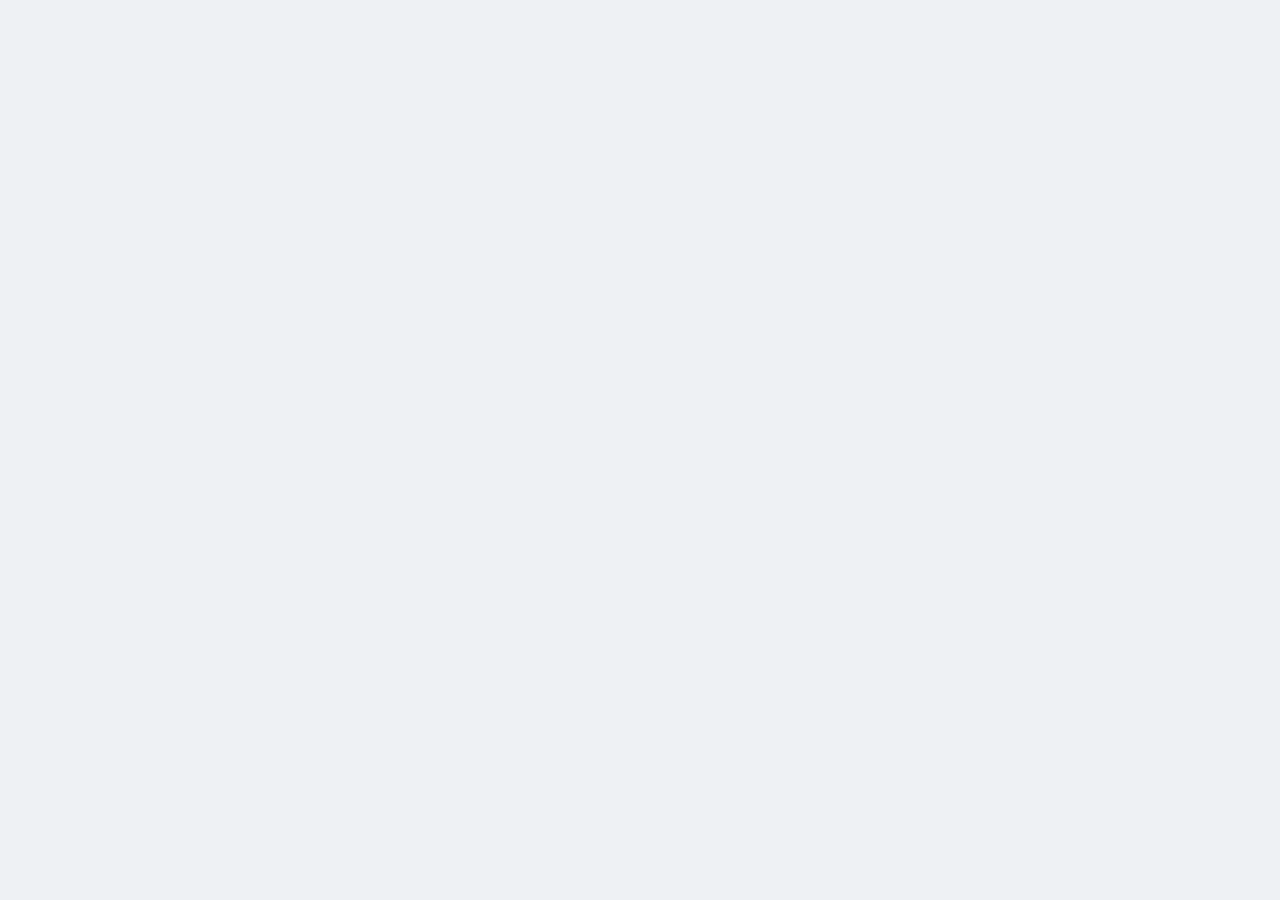
==== index.html @ 42805a23 "Publish MADAR at lowercase-compatible routes" ====
<!DOCTYPE html>
<html lang="en">
<head><style data-metaai-safe-area>:root { scroll-padding-top: var(--safe-area-scroll-padding-top, 0px); }
[data-safe-area-inset-root]::before {
  background: inherit;
  content: "";
  height: var(--safe-area-inset-top, 0px);
  inset: 0 0 auto;
  pointer-events: none;
  position: fixed;
  z-index: 2147483647;
}
</style><script data-metaai-safe-area-runtime>// (c) Meta Platforms, Inc. and affiliates. Confidential and proprietary.

(() => {
  const params = new URLSearchParams(window.location.search);
  const rawInset = params.get('top_inset_px');
  const parsedInset = rawInset !== null && /^\d+$/.test(rawInset)
    ? Number(rawInset)
    : 0;
  const topInset = params.get('has_top_banner') === '1'
    ? Math.min(parsedInset, 256)
    : 0;
  document.documentElement.style.setProperty('--safe-area-inset-top', `${topInset}px`);
  document.documentElement.style.setProperty('--safe-area-scroll-padding-top', `${topInset}px`);

  function observeNavigation() {
    const root = document.getElementById('root');
    if (root === null) return;
    const observed = new Set();
    let scheduled = false;

    function syncScrollPadding() {
      const elements = new Set(root.querySelectorAll('[data-safe-area-sticky-top]'));
      for (const element of observed) {
        if (!elements.has(element)) {
          resizeObserver.unobserve(element);
          observed.delete(element);
        }
      }
      for (const element of elements) {
        if (!observed.has(element)) {
          resizeObserver.observe(element);
          observed.add(element);
        }
      }
      let padding = topInset;
      for (const element of elements) {
        const style = window.getComputedStyle(element);
        if (style.position !== 'sticky' && style.position !== 'fixed') continue;
        const top = Number.parseFloat(style.top);
        if (Number.isFinite(top)) {
          padding = Math.max(padding, top + element.getBoundingClientRect().height);
        }
      }
      document.documentElement.style.setProperty(
        '--safe-area-scroll-padding-top', `${Math.ceil(padding)}px`,
      );
    }

    function scheduleUpdate() {
      if (scheduled) return;
      scheduled = true;
      queueMicrotask(() => {
        scheduled = false;
        syncScrollPadding();
      });
    }

    const resizeObserver = new ResizeObserver(scheduleUpdate);
    const mutationObserver = new MutationObserver(scheduleUpdate);
    mutationObserver.observe(root, {
      attributeFilter: ['class', 'data-safe-area-sticky-top', 'hidden', 'style'],
      attributes: true,
      childList: true,
      subtree: true,
    });
    window.addEventListener('resize', scheduleUpdate);
    scheduleUpdate();
  }

  if (document.readyState === 'loading') {
    document.addEventListener('DOMContentLoaded', observeNavigation, {once: true});
  } else {
    observeNavigation();
  }
})();
</script><script data-metaai-records-guard>// (c) Meta Platforms, Inc. and affiliates. Confidential and proprietary.

// When the records API rejects a write because the app is at its record
// limit, this page answers the next writes itself with the same rejection.
// The answers come after a delay, under an exponential backoff, and one probe
// write goes to the network per backoff window. A new record that the API
// accepts, or a delete that removes a record, ends the backoff. The backoff
// also ends when a write comes 60 s or more after the last window, and no probe
// from the last 60 s is in flight. The state is in memory only.
//
// The compiled-HTML contract checks (`stateful_crud_contract.rs` and
// `stateful_hosted_release.rs`) read this file as part of the app. So it must
// not contain a quoted records action, a browser storage API, the JSON request
// header or encoder, a quoted POST method, a collection argument, or a name
// bound to a quoted word. It must also not call a network function with a
// quoted URL.
(() => {
  const nativeFetch = window.fetch;
  if (typeof nativeFetch !== 'function') return;
  const NativeRequest = window.Request;
  const NativeResponse = window.Response;
  const NativeURL = window.URL;
  const NativePromise = window.Promise;
  const parseJson = JSON.parse;
  const reflectApply = Reflect.apply;
  const startTimer = window.setTimeout.bind(window);
  const stopTimer = window.clearTimeout.bind(window);
  const monotonicNow = window.performance.now.bind(window.performance);

  const CAPACITY_STATUS = 409;
  const CAPACITY_BODY = '{"error":"artifact record limit reached"}';
  const FIRST_WINDOW_MS = 1000;
  const MAX_WINDOW_MS = 60000;
  const LOCAL_ANSWER_DELAY_MS = 500;
  const MAX_TRACKED_RECORDS = 2048;
  const actionName = operation => ['records', operation].join('.');
  const CREATE = actionName('create');
  const PUT = actionName('put');
  const GET = actionName('get');
  const LIST = actionName('list');
  const DELETE = actionName('delete');
  const OBSERVED_ACTIONS = [CREATE, PUT, GET, LIST, DELETE];
  const POST_METHOD = ['PO', 'ST'].join('');
  const LOCAL_HEADERS = [
    [['content', 'type'].join('-'), ['application', 'json'].join('/') + '; charset=utf-8'],
    ['cache-control', 'no-store'],
    ['x-metaai-records-guard', 'capacity'],
  ];

  // `epoch` changes when a window opens or closes. A rejected or accepted write
  // that was sent in an earlier epoch does not change the window, so the writes
  // that were in flight when the limit was reached count as one rejection.
  let streak = 0;
  let windowEndsAt = 0;
  let epoch = 0;
  let activeProbe = null;
  const knownIds = new Set();
  const knownKeys = new Map();

  function recordKey(collection, value) {
    return `${collection}\n${value}`;
  }

  function rememberId(collection, id) {
    if (typeof id !== 'string') return;
    const key = recordKey(collection, id);
    knownIds.delete(key);
    knownIds.add(key);
    if (knownIds.size > MAX_TRACKED_RECORDS) knownIds.delete(knownIds.values().next().value);
  }

  // `savedId` is null when the outcome of the write is unknown. Then the key
  // keeps the id that an earlier answer saved.
  function rememberIdempotencyKey(collection, idempotencyKey, savedId) {
    if (typeof idempotencyKey !== 'string') return;
    const key = recordKey(collection, idempotencyKey);
    const id = savedId ?? knownKeys.get(key) ?? null;
    knownKeys.delete(key);
    knownKeys.set(key, id);
    if (knownKeys.size > MAX_TRACKED_RECORDS) knownKeys.delete(knownKeys.keys().next().value);
  }

  function forgetRecord(savedId) {
    knownIds.delete(savedId);
    for (const [idempotencyKey, keySavedId] of knownKeys) {
      if (keySavedId === savedId) knownKeys.delete(idempotencyKey);
    }
  }

  function forgetId(collection, id) {
    if (typeof id === 'string') forgetRecord(recordKey(collection, id));
  }

  function targetsActions(input, init) {
    const isRequest = input instanceof NativeRequest;
    const method = init?.method ?? (isRequest ? input.method : 'GET');
    if (String(method).toUpperCase() !== POST_METHOD) return false;
    const base = window.location.href;
    const url = isRequest ? input.url : String(input);
    return new NativeURL(url, base).href === new NativeURL('actions', base).href;
  }

  // Returns the body text, a promise of it for a Request body, or null when
  // the body cannot be JSON text.
  function requestBody(input, init) {
    const body = init?.body;
    if (body !== undefined && body !== null) return typeof body === 'string' ? body : null;
    return input instanceof NativeRequest ? input.clone().text() : null;
  }

  function requestSignal(input, init) {
    if (init !== undefined && init !== null && init.signal !== undefined) return init.signal;
    return input instanceof NativeRequest ? input.signal : null;
  }

  function parseAction(text) {
    let payload;
    try {
      payload = parseJson(text);
    } catch {
      return null;
    }
    if (payload === null || typeof payload !== 'object' || Array.isArray(payload)) return null;
    const name = payload.action;
    if (!OBSERVED_ACTIONS.includes(name)) return null;
    const args = payload.args ?? {};
    if (typeof args !== 'object' || Array.isArray(args)) return null;
    const collection = args.collection ?? 'items';
    if (typeof collection !== 'string') return null;
    return {name, args, collection};
  }

  function isWrite(action) {
    return action.name === CREATE || action.name === PUT;
  }

  // The records API accepts these writes at the limit when their record
  // exists: a create that replays a known idempotency key, and a put to a known
  // record. A key or id is known when this page saw its record saved, or sent
  // it in a write whose outcome is unknown.
  function mayStillSucceed(action) {
    if (action.name === CREATE) {
      const idempotencyKey = action.args.idempotency_key;
      return typeof idempotencyKey === 'string'
        && knownKeys.has(recordKey(action.collection, idempotencyKey));
    }
    const id = action.args.id;
    return typeof id === 'string' && knownIds.has(recordKey(action.collection, id));
  }

  function rememberUnknownOutcome(action) {
    if (action.name === CREATE) {
      rememberIdempotencyKey(action.collection, action.args.idempotency_key, null);
    } else {
      rememberId(action.collection, action.args.id);
    }
  }

  // The API rejects a known key or id for capacity only when its record does
  // not exist.
  function revokeExemption(action) {
    if (action.name === PUT) {
      forgetId(action.collection, action.args.id);
      return;
    }
    const key = recordKey(action.collection, action.args.idempotency_key);
    const savedId = knownKeys.get(key);
    knownKeys.delete(key);
    if (typeof savedId === 'string') forgetRecord(savedId);
  }

  // A probe that never settles stops holding writes back after the longest
  // window.
  function windowIsOpen(time) {
    if (time < windowEndsAt) return true;
    return activeProbe !== null && time - activeProbe.startedAt < MAX_WINDOW_MS;
  }

  function openWindow(sentEpoch) {
    if (sentEpoch !== epoch) return;
    streak += 1;
    windowEndsAt = monotonicNow() + Math.min(MAX_WINDOW_MS, FIRST_WINDOW_MS * 2 ** (streak - 1));
    epoch += 1;
  }

  function closeWindow() {
    if (streak === 0) return;
    streak = 0;
    windowEndsAt = 0;
    activeProbe = null;
    epoch += 1;
  }

  // The delay keeps an awaited retry loop from running on every microtask.
  function answerLocally(signal) {
    return new NativePromise((resolve, reject) => {
      if (signal?.aborted) {
        reject(signal.reason);
        return;
      }
      let timer = 0;
      const abort = () => {
        stopTimer(timer);
        reject(signal.reason);
      };
      timer = startTimer(() => {
        signal?.removeEventListener('abort', abort);
        resolve(new NativeResponse(CAPACITY_BODY, {status: CAPACITY_STATUS, headers: LOCAL_HEADERS}));
      }, LOCAL_ANSWER_DELAY_MS);
      signal?.addEventListener('abort', abort, {once: true});
    });
  }

  function responseData(text) {
    try {
      const payload = parseJson(text);
      return payload !== null && typeof payload === 'object' ? payload.data : undefined;
    } catch {
      return undefined;
    }
  }

  function track(action, data) {
    const collection = action.collection;
    switch (action.name) {
      case LIST:
        if (Array.isArray(data?.records)) {
          for (const record of data.records) rememberId(collection, record?.id);
        }
        return;
      case DELETE:
        if (data === true) {
          forgetId(collection, action.args.id);
          closeWindow();
        }
        return;
      case CREATE:
        if (typeof data?.id === 'string') {
          rememberIdempotencyKey(collection, action.args.idempotency_key, recordKey(collection, data.id));
        }
        rememberId(collection, data?.id);
        return;
      default:
        rememberId(collection, data?.id);
    }
  }

  async function observe(action, response, sent) {
    try {
      const status = response.status;
      const succeeded = status >= 200 && status < 300;
      // A write that the API accepts only below the limit proves free space.
      if (succeeded && isWrite(action) && !sent.mayStillSucceed && sent.epoch === epoch) {
        closeWindow();
      }
      const capacityCandidate = status === CAPACITY_STATUS && isWrite(action);
      if (!succeeded && !capacityCandidate) return;
      const text = await response.clone().text();
      if (succeeded) {
        track(action, responseData(text));
      } else if (text === CAPACITY_BODY) {
        if (sent.mayStillSucceed) revokeExemption(action);
        openWindow(sent.epoch);
      }
    } finally {
      if (sent.probe !== null && activeProbe === sent.probe) activeProbe = null;
    }
  }

  function handle(action, send, signal) {
    if (action === null) return send();
    const sent = {epoch, mayStillSucceed: false, probe: null};
    if (isWrite(action)) {
      sent.mayStillSucceed = mayStillSucceed(action);
      if (streak > 0 && !sent.mayStillSucceed) {
        const time = monotonicNow();
        if (windowIsOpen(time)) return answerLocally(signal);
        if (time - windowEndsAt < MAX_WINDOW_MS) {
          activeProbe = {startedAt: time};
          sent.probe = activeProbe;
        } else {
          // Another client or the agent can free space where this page cannot
          // see it. So after a quiet period the write goes out as a normal write.
          closeWindow();
          sent.epoch = epoch;
        }
      }
    }
    return send().then(
      response => observe(action, response, sent).then(() => response, () => response),
      error => {
        if (sent.probe !== null && activeProbe === sent.probe) activeProbe = null;
        // A write that fails or is aborted after it is sent can still save its
        // record.
        if (isWrite(action)) rememberUnknownOutcome(action);
        throw error;
      },
    );
  }

  function guardedFetch(input, init) {
    const self = this;
    const args = arguments;
    const send = () => reflectApply(nativeFetch, self, args);
    let body;
    let signal;
    try {
      if (!targetsActions(input, init)) return send();
      body = requestBody(input, init);
      signal = requestSignal(input, init);
    } catch {
      return send();
    }
    if (body === null) return send();
    if (typeof body === 'string') return handle(parseAction(body), send, signal);
    return body.then(text => handle(parseAction(text), send, signal), () => send());
  }

  try {
    window.fetch = guardedFetch;
  } catch {
    // A page that made the network function read-only keeps its own function.
  }
})();
</script><script data-metaai-app-links>(()=>{var W=Object.defineProperty;var o=(t,n)=>W(t,"name",{value:n,configurable:!0});(()=>{const t=window.open,n=window.fetch,r=HTMLAnchorElement.prototype.click,i=Event.prototype.preventDefault,c=Event.prototype.stopPropagation,f=Event.prototype.stopImmediatePropagation,a=Object.getOwnPropertyDescriptor(Event.prototype,"defaultPrevented").get,u=Object.getOwnPropertyDescriptor(Event.prototype,"cancelBubble"),h="/__metaai/blobs/",x=4e3,g=new WeakMap,E=new WeakSet,s=[];let l=null,b=null,m=null,d=null;function p(t){if(typeof t!="string"||t.trim()==="")return null;let e;try{e=new URL(t,document.baseURI)}catch{return null}return(e.protocol==="http:"||e.protocol==="https:")&&e.origin===window.location.origin?e:null}o(p,"sameAppUrl");function k(t){const e=t.trim(),n=e.toLowerCase();return n===""||n==="_self"||n==="_parent"||n==="_top"?!1:![...document.getElementsByName(e)].some(t=>/^(IFRAME|OBJECT|EMBED)$/.test(t.tagName))}o(k,"opensNewContext");function T(t){return/^\/(__metaai|api|assets)\//.test(t.pathname)}o(T,"isFileRoute");function M(t){const e=new URL(window.location.href);return t.hash!==""&&!/^#!?\//.test(t.hash)&&t.pathname===e.pathname&&t.search===e.search}o(M,"samePage");function R(t){return(t.querySelector("img[alt]")?.getAttribute("alt")||t.getAttribute("aria-label")||t.textContent||"").trim().slice(0,200)}o(R,"labelFor");function y(t,e){const n=document.createElement(t);return n.style.cssText=e,n}o(y,"styled");function P(t){const e=Uint8Array.from(atob(t.replace(/-/g,"+").replace(/_/g,"/")),t=>t.charCodeAt(0));return new TextDecoder("utf-8",{fatal:!0}).decode(e)}o(P,"textOf");function S(t){let e={disposition:t.searchParams.get("disposition")};try{const n=t.searchParams.get("token");n&&t.pathname.startsWith(h)&&(e=JSON.parse(P(n.split(".")[0]))||e)}catch{}return e.disposition==="attachment"}o(S,"isAttachment");function D(){try{const t=document.querySelectorAll(":modal");return t[t.length-1]||document.body}catch{return document.body}}o(D,"layerHost");function H(t,e){d===null&&(d=y("div","position:fixed;width:1px;height:1px;margin:-1px;padding:0;border:0;overflow:hidden;clip-path:inset(50%);white-space:nowrap;"),d.setAttribute("role","status"),d.setAttribute("data-metaai-link-status","")),d.parentNode!==e&&e.append(d);const n=d;n.textContent="",window.setTimeout(()=>{n.textContent=t},100)}o(H,"announce");function N(){b?.remove();const t=D();m?.isConnected||(m=document.createElement("style"),m.textContent="[data-metaai-link-note]::backdrop{display:none!important;background:none!important;backdrop-filter:none!important}",(document.head||document.documentElement).append(m));const e="This app cannot open its pages in a new tab.",n=y("div","position:fixed;inset:auto 16px calc(var(--safe-area-inset-bottom, 0px) + 24px);z-index:2147483647;box-sizing:border-box;width:auto;height:auto;max-width:360px;margin:0 auto;padding:12px 16px;border:0;border-radius:10px;background:rgba(17,17,17,0.92);color:#fff;font:400 14px/1.4 system-ui,sans-serif;text-align:center;overflow:visible;pointer-events:none;");n.setAttribute("data-metaai-link-note",""),n.setAttribute("aria-hidden","true"),n.textContent=e;const r=typeof n.showPopover=="function";r&&n.setAttribute("popover","manual"),t.append(n),r&&n.showPopover(),b=n,H(e,t),window.setTimeout(()=>{n.remove(),b===n&&(b=null)},x)}o(N,"showNote");function O(t){for(const e of t)if(!(!(e instanceof Element)||e===document.body||!e.isConnected||typeof e.focus!="function")&&(e.focus({preventScroll:!0}),document.activeElement===e))return}o(O,"focusBack");function w(){if(l===null)return;const{root:t,opener:e,before:n}=l;l=null,t.open&&t.close(),t.remove(),O([e,n,...s.slice().reverse()])}o(w,"closeViewer");function A(t,e,n){const r=document.activeElement;w();const c=typeof HTMLDialogElement=="function"&&typeof HTMLDialogElement.prototype.showModal=="function",f="var(--safe-area-inset-top, 0px)",a=y(c?"dialog":"div",`position:fixed;inset:0;z-index:2147483647;display:flex;flex-direction:column;align-items:center;justify-content:center;gap:16px;box-sizing:border-box;width:100%;height:100%;max-width:none;max-height:none;margin:0;border:0;padding:calc(${f} + 68px) 16px 24px;background:rgba(0,0,0,0.88);color:#fff;overflow:hidden;overscroll-behavior:contain;pointer-events:auto;`);a.setAttribute("data-metaai-file-viewer",""),a.setAttribute("aria-label",e||"File"),c||(a.setAttribute("role","dialog"),a.setAttribute("aria-modal","true"));const u=y("button",`position:absolute;top:calc(${f} + 12px);right:12px;width:44px;height:44px;padding:0;border:0;border-radius:22px;background:rgba(255,255,255,0.18);color:#fff;font:400 28px/44px system-ui,sans-serif;cursor:pointer;pointer-events:auto;`);u.type="button",u.textContent="\xD7",u.setAttribute("aria-label","Close"),u.setAttribute("data-metaai-file-viewer-close","");const h=y("img","display:block;flex:0 1 auto;min-height:0;max-width:100%;max-height:100%;object-fit:contain;border-radius:4px;");h.alt=e,h.addEventListener("error",()=>{const t=y("p","margin:0;font:400 15px/1.4 system-ui,sans-serif;text-align:center;");t.textContent="This file cannot be shown here.",h.replaceWith(t)},{once:!0}),h.src=t,a.append(u,h),a.addEventListener("cancel",t=>{Reflect.apply(i,t,[]),l?.root===a&&w()}),a.addEventListener("close",()=>{l?.root===a&&w()}),l={root:a,opener:n,before:r},document.body.append(a),c&&a.showModal(),u.focus({preventScroll:!0})}o(A,"showViewer");function F(t,e,r){const i=new AbortController;Reflect.apply(n,window,[t.href,{signal:i.signal}]).then(n=>{i.abort(),n.ok?window.location.assign(t.href):A(t.href,e,r)},()=>A(t.href,e,r))}o(F,"download");function C(t,e,n){T(t)?S(t)?F(t,e,n):A(t.href,e,n):M(t)?window.location.hash=t.hash:N()}o(C,"openOutside");function _(n,r){let i=null,c=0,f=n.href;const a=o(e=>{try{const n=p(String(e));if(n===null){i!==null&&l===i&&w(),i=null,c=0,Reflect.apply(t,window,[String(e)]);return}const a=l;C(n,"",r),i=l!==a?l:null,c=i===null?Date.now()+x:0,f=n.href}catch{}},"go"),u={get href(){return f},set href(t){a(t)},assign:a,replace:a,reload(){},toString:o(()=>f,"toString")};return a(n.href),{opener:null,get closed(){return i!==null?l!==i:Date.now()>=c},get location(){return u},set location(t){a(t)},focus(){},blur(){},close(){i!==null&&l===i&&w(),i=null,c=0},postMessage(){},addEventListener(){},removeEventListener(){}}}o(_,"standIn");function B(t){if(l===null)return!1;const e=t.relatedTarget;return t.composedPath().includes(l.root)||e instanceof Node&&l.root.contains(e)}o(B,"insideViewer");function I(t){const e=[...l.root.querySelectorAll("button, a[href]")],n=e.indexOf(document.activeElement);(t.shiftKey?e[n<=0?e.length-1:n-1]:e[n<0||n===e.length-1?0:n+1])?.focus()}o(I,"moveFocus");function U(t){try{if(l!==null&&!l.root.isConnected&&(l=null),l===null){t.type==="focusin"&&t.target instanceof Element&&s[s.length-1]!==t.target&&(s.push(t.target),s.length>5&&s.shift());return}if(t.type==="keydown"&&(t.key==="Escape"||t.key==="Tab")){Reflect.apply(i,t,[]),Reflect.apply(f,t,[]),t.key==="Escape"?w():I(t);return}if(!B(t)||(Reflect.apply(f,t,[]),t.type!=="click"))return;if(t.detail>1){Reflect.apply(i,t,[]);return}const e=t.target;(e===l.root||e instanceof Element&&e.closest("[data-metaai-file-viewer-close]"))&&w()}catch{}}o(U,"shield");function $(t,e){return t instanceof HTMLInputElement?/^(checkbox|radio|file|color)$/.test(t.type)||/^(submit|reset|image)$/.test(t.type)&&t.form!==null:t instanceof HTMLButtonElement?t.type!=="button"&&t.form!==null:t instanceof HTMLLabelElement?t.control!==null&&!t.control.contains(e):t instanceof HTMLMediaElement?t.controls:t instanceof HTMLElement&&t.tagName==="SUMMARY"&&t.parentElement?.tagName==="DETAILS"}o($,"ownClickAction");function j(t){for(const e of t){if(e instanceof Element&&e.matches("a[href], area[href]"))return e;if($(e,t[0]))return null}return null}o(j,"anchorFor");function V(t){const e=g.get(t);if(!(e===void 0||e.held)){g.delete(t);try{if(e.host.removeEventListener(t.type,e.last),Reflect.apply(a,t,[]))return;e.done=!0,Reflect.apply(i,t,[]),C(e.url,e.label,e.opener)}catch{}}}o(V,"decide");function z(t){const e=g.get(t);if(e!==void 0){g.delete(t);try{e.host.removeEventListener(t.type,e.last),e.held&&!e.appCancelled&&C(e.url,e.label,e.opener)}catch{}}}o(z,"settle");function K(t,n){const r=[];for(const i of t)try{const t=i[n];if(typeof t!="function"||E.has(t))continue;const c=o(function(...e){const n=Reflect.apply(t,this,e),r=n===!1?g.get(e[0]):void 0;return r&&(r.appCancelled=!0),n},"wrapper");E.add(c),i[n]=c,r.push(()=>{i[n]===c&&(i[n]=t)})}catch{}return()=>r.forEach(t=>t())}o(K,"watchHandlers");function L(t,n,r,h,x,E){const s={url:n,label:r,opener:h,host:x,held:!1,done:!1,appCancelled:!1,last:null};s.last=e=>{e===t&&V(t)},g.set(t,s),x.addEventListener(t.type,s.last);const l=K(E,`on${t.type}`),b=o(()=>{l(),z(t)},"end");window.setTimeout(b,0);const m=o(()=>{s.held||s.done||g.get(t)!==s||(s.held=!0,Reflect.apply(a,t,[])?s.appCancelled=!0:Reflect.apply(i,t,[]))},"hold"),d=o(t=>s.held||s.done?s.appCancelled:Reflect.apply(a,t,[]),"appView"),p=o((e,n)=>Object.defineProperty(t,e,{configurable:!0,...n}),"define");return p("stopPropagation",{writable:!0,value(){return m(),Reflect.apply(c,this,arguments)}}),p("stopImmediatePropagation",{writable:!0,value(){return m(),Reflect.apply(f,this,arguments)}}),p("preventDefault",{writable:!0,value(){return s.appCancelled=!0,Reflect.apply(i,this,arguments)}}),p("defaultPrevented",{get(){return d(this)}}),p("returnValue",{get(){return!d(this)},set(t){t||(s.appCancelled=!0,Reflect.apply(i,this,[]))}}),u?.get&&u.set&&p("cancelBubble",{get(){return Reflect.apply(u.get,this,[])},set(t){t&&m(),Reflect.apply(u.set,this,[t])}}),b}o(L,"track");function v(t){try{if(!t.cancelable||t.button!==(t.type==="auxclick"?1:0))return;const e=t.composedPath(),n=j(e);if(!n||n.hasAttribute("download")||n.isContentEditable||!t.bubbles&&e[0]!==n)return;const r=p(n.getAttribute("href"));if(r===null)return;(t.type==="auxclick"||t.ctrlKey||t.metaKey||t.shiftKey||k(n.getAttribute("target")||""))&&L(t,r,R(n),n,t.bubbles?window:n,e)}catch{}}o(v,"remember");try{for(const t of["pointerdown","pointerup","mousedown","mouseup","touchstart","touchend","click","auxclick","dblclick","focusin","focusout","keydown","keyup"])window.addEventListener(t,U,!0);window.addEventListener("click",v,!0),window.addEventListener("auxclick",v,!0),window.open=o(function(n,r){try{const t=r==null?"":String(r);if(t.trim()===""||k(t)){const t=p(n==null?"":String(n));if(t!==null)return _(t,document.activeElement)}}catch{}return Reflect.apply(t,this,arguments)},"open"),HTMLAnchorElement.prototype.click=o(function(){try{if(!this.isConnected&&!this.hasAttribute("download")){const t=p(this.getAttribute("href"));if(t!==null&&k(this.getAttribute("target")||"")){const e=new MouseEvent("click",{bubbles:!0,cancelable:!0,composed:!0,view:window}),n=[];for(let t=this;t!==null;t=t.parentNode)n.push(t);const r=L(e,t,R(this),document.activeElement,this.getRootNode(),n);this.dispatchEvent(e),r();return}}}catch{}return Reflect.apply(r,this,arguments)},"click")}catch{}})();})();
</script>
  <meta charset="UTF-8">
  <meta name="viewport" content="width=device-width, initial-scale=1">
  <title>MADAR | مدار</title>
  <meta name="description" content="متجر MADAR للجمال والعناية.">
  <link rel="canonical" href="https://jjv666x-maker.github.io/">
  <meta property="og:type" content="website">
  <meta property="og:site_name" content="MADAR">
  <meta property="og:title" content="MADAR | مدار">
  <meta property="og:description" content="متجر MADAR للجمال والعناية.">
  <meta property="og:url" content="https://jjv666x-maker.github.io/">
  <meta property="og:image" content="https://jjv666x-maker.github.io/og-image.png">
  <meta property="og:image:width" content="1200">
  <meta property="og:image:height" content="630">
  <meta property="og:image:alt" content="MADAR — متجر الجمال والعناية">
  <meta property="og:locale" content="ar_IQ">
  <meta name="twitter:card" content="summary_large_image">
  <meta name="twitter:title" content="MADAR | مدار">
  <meta name="twitter:description" content="متجر MADAR للجمال والعناية.">
  <meta name="twitter:image" content="https://jjv666x-maker.github.io/og-image.png">
  <script>(function installDevicePermissionRuntime() {
  if (window.parent === window)
    return;
  let parentOrigin;
  try {
    const embeddingOrigin = window.location.ancestorOrigins?.[0] || document.referrer, { hostname, origin, port, protocol } = new URL(embeddingOrigin), supportedHost = hostname === "meta.ai" || hostname === "ecto1.ai" || [".meta.ai", ".ecto1.ai", ".internalfb.com", ".hatch.club"].some((suffix) => hostname.endsWith(suffix));
    if (hostname === "localhost" && (protocol === "http:" || protocol === "https:") || protocol === "https:" && port === "" && supportedHost)
      parentOrigin = origin;
  } catch {
    return;
  }
  if (!parentOrigin)
    return;
  function request(capability) {
    try {
      const policy = document.permissionsPolicy || document.featurePolicy;
      if (navigator.userActivation?.isActive === !0 && policy?.allowsFeature(capability) === !1)
        window.parent.postMessage({ type: "ecto:artifact-device-permission-request", version: 1, capability }, parentOrigin);
    } catch {}
  }
  function hasAudio(constraints) {
    for (let value = constraints;value != null; value = Object.getPrototypeOf(value)) {
      const descriptor = Object.getOwnPropertyDescriptor(value, "audio");
      if (descriptor)
        return Boolean(descriptor.value);
    }
    return !1;
  }
  function wrap(receiver, name, capability, enabled) {
    try {
      if ((document.permissionsPolicy || document.featurePolicy)?.allowsFeature(capability) !== !1)
        return;
      const native = receiver?.[name];
      if (typeof native !== "function")
        return;
      receiver[name] = function() {
        try {
          if (this === receiver && enabled(arguments))
            request(capability);
        } catch {}
        return Reflect.apply(native, this, arguments);
      };
    } catch {}
  }
  wrap(navigator.mediaDevices, "getUserMedia", "microphone", (args) => hasAudio(args[0]));
  const hasPositionCallback = (args) => typeof args[0] === "function";
  wrap(navigator.geolocation, "getCurrentPosition", "geolocation", hasPositionCallback);
  wrap(navigator.geolocation, "watchPosition", "geolocation", hasPositionCallback);
})();</script>
  <style>@import url('https://fonts.googleapis.com/css2?family=Cairo:wght@400;600;700;800;900&family=Tajawal:wght@400;500;700;800&display=swap');

*, ::before, ::after{
  --tw-border-spacing-x: 0;
  --tw-border-spacing-y: 0;
  --tw-translate-x: 0;
  --tw-translate-y: 0;
  --tw-rotate: 0;
  --tw-skew-x: 0;
  --tw-skew-y: 0;
  --tw-scale-x: 1;
  --tw-scale-y: 1;
  --tw-pan-x:  ;
  --tw-pan-y:  ;
  --tw-pinch-zoom:  ;
  --tw-scroll-snap-strictness: proximity;
  --tw-gradient-from-position:  ;
  --tw-gradient-via-position:  ;
  --tw-gradient-to-position:  ;
  --tw-ordinal:  ;
  --tw-slashed-zero:  ;
  --tw-numeric-figure:  ;
  --tw-numeric-spacing:  ;
  --tw-numeric-fraction:  ;
  --tw-ring-inset:  ;
  --tw-ring-offset-width: 0px;
  --tw-ring-offset-color: #fff;
  --tw-ring-color: rgb(59 130 246 / 0.5);
  --tw-ring-offset-shadow: 0 0 #0000;
  --tw-ring-shadow: 0 0 #0000;
  --tw-shadow: 0 0 #0000;
  --tw-shadow-colored: 0 0 #0000;
  --tw-blur:  ;
  --tw-brightness:  ;
  --tw-contrast:  ;
  --tw-grayscale:  ;
  --tw-hue-rotate:  ;
  --tw-invert:  ;
  --tw-saturate:  ;
  --tw-sepia:  ;
  --tw-drop-shadow:  ;
  --tw-backdrop-blur:  ;
  --tw-backdrop-brightness:  ;
  --tw-backdrop-contrast:  ;
  --tw-backdrop-grayscale:  ;
  --tw-backdrop-hue-rotate:  ;
  --tw-backdrop-invert:  ;
  --tw-backdrop-opacity:  ;
  --tw-backdrop-saturate:  ;
  --tw-backdrop-sepia:  ;
  --tw-contain-size:  ;
  --tw-contain-layout:  ;
  --tw-contain-paint:  ;
  --tw-contain-style:  ;
}

::backdrop{
  --tw-border-spacing-x: 0;
  --tw-border-spacing-y: 0;
  --tw-translate-x: 0;
  --tw-translate-y: 0;
  --tw-rotate: 0;
  --tw-skew-x: 0;
  --tw-skew-y: 0;
  --tw-scale-x: 1;
  --tw-scale-y: 1;
  --tw-pan-x:  ;
  --tw-pan-y:  ;
  --tw-pinch-zoom:  ;
  --tw-scroll-snap-strictness: proximity;
  --tw-gradient-from-position:  ;
  --tw-gradient-via-position:  ;
  --tw-gradient-to-position:  ;
  --tw-ordinal:  ;
  --tw-slashed-zero:  ;
  --tw-numeric-figure:  ;
  --tw-numeric-spacing:  ;
  --tw-numeric-fraction:  ;
  --tw-ring-inset:  ;
  --tw-ring-offset-width: 0px;
  --tw-ring-offset-color: #fff;
  --tw-ring-color: rgb(59 130 246 / 0.5);
  --tw-ring-offset-shadow: 0 0 #0000;
  --tw-ring-shadow: 0 0 #0000;
  --tw-shadow: 0 0 #0000;
  --tw-shadow-colored: 0 0 #0000;
  --tw-blur:  ;
  --tw-brightness:  ;
  --tw-contrast:  ;
  --tw-grayscale:  ;
  --tw-hue-rotate:  ;
  --tw-invert:  ;
  --tw-saturate:  ;
  --tw-sepia:  ;
  --tw-drop-shadow:  ;
  --tw-backdrop-blur:  ;
  --tw-backdrop-brightness:  ;
  --tw-backdrop-contrast:  ;
  --tw-backdrop-grayscale:  ;
  --tw-backdrop-hue-rotate:  ;
  --tw-backdrop-invert:  ;
  --tw-backdrop-opacity:  ;
  --tw-backdrop-saturate:  ;
  --tw-backdrop-sepia:  ;
  --tw-contain-size:  ;
  --tw-contain-layout:  ;
  --tw-contain-paint:  ;
  --tw-contain-style:  ;
}

/*
! tailwindcss v3.4.18 | MIT License | https://tailwindcss.com
*/

/*
1. Prevent padding and border from affecting element width. (https://github.com/mozdevs/cssremedy/issues/4)
2. Allow adding a border to an element by just adding a border-width. (https://github.com/tailwindcss/tailwindcss/pull/116)
*/

*,
::before,
::after {
  box-sizing: border-box;
  /* 1 */
  border-width: 0;
  /* 2 */
  border-style: solid;
  /* 2 */
  border-color: #e5e7eb;
  /* 2 */
}

::before,
::after {
  --tw-content: '';
}

/*
1. Use a consistent sensible line-height in all browsers.
2. Prevent adjustments of font size after orientation changes in iOS.
3. Use a more readable tab size.
4. Use the user's configured `sans` font-family by default.
5. Use the user's configured `sans` font-feature-settings by default.
6. Use the user's configured `sans` font-variation-settings by default.
7. Disable tap highlights on iOS
*/

html,
:host {
  line-height: 1.5;
  /* 1 */
  -webkit-text-size-adjust: 100%;
  /* 2 */
  -moz-tab-size: 4;
  /* 3 */
  -o-tab-size: 4;
     tab-size: 4;
  /* 3 */
  font-family: ui-sans-serif, system-ui, sans-serif, "Apple Color Emoji", "Segoe UI Emoji", "Segoe UI Symbol", "Noto Color Emoji";
  /* 4 */
  font-feature-settings: normal;
  /* 5 */
  font-variation-settings: normal;
  /* 6 */
  -webkit-tap-highlight-color: transparent;
  /* 7 */
}

/*
1. Remove the margin in all browsers.
2. Inherit line-height from `html` so users can set them as a class directly on the `html` element.
*/

body {
  margin: 0;
  /* 1 */
  line-height: inherit;
  /* 2 */
}

/*
1. Add the correct height in Firefox.
2. Correct the inheritance of border color in Firefox. (https://bugzilla.mozilla.org/show_bug.cgi?id=190655)
3. Ensure horizontal rules are visible by default.
*/

hr {
  height: 0;
  /* 1 */
  color: inherit;
  /* 2 */
  border-top-width: 1px;
  /* 3 */
}

/*
Add the correct text decoration in Chrome, Edge, and Safari.
*/

abbr:where([title]) {
  -webkit-text-decoration: underline dotted;
          text-decoration: underline dotted;
}

/*
Remove the default font size and weight for headings.
*/

h1,
h2,
h3,
h4,
h5,
h6 {
  font-size: inherit;
  font-weight: inherit;
}

/*
Reset links to optimize for opt-in styling instead of opt-out.
*/

a {
  color: inherit;
  text-decoration: inherit;
}

/*
Add the correct font weight in Edge and Safari.
*/

b,
strong {
  font-weight: bolder;
}

/*
1. Use the user's configured `mono` font-family by default.
2. Use the user's configured `mono` font-feature-settings by default.
3. Use the user's configured `mono` font-variation-settings by default.
4. Correct the odd `em` font sizing in all browsers.
*/

code,
kbd,
samp,
pre {
  font-family: ui-monospace, SFMono-Regular, Menlo, Monaco, Consolas, "Liberation Mono", "Courier New", monospace;
  /* 1 */
  font-feature-settings: normal;
  /* 2 */
  font-variation-settings: normal;
  /* 3 */
  font-size: 1em;
  /* 4 */
}

/*
Add the correct font size in all browsers.
*/

small {
  font-size: 80%;
}

/*
Prevent `sub` and `sup` elements from affecting the line height in all browsers.
*/

sub,
sup {
  font-size: 75%;
  line-height: 0;
  position: relative;
  vertical-align: baseline;
}

sub {
  bottom: -0.25em;
}

sup {
  top: -0.5em;
}

/*
1. Remove text indentation from table contents in Chrome and Safari. (https://bugs.chromium.org/p/chromium/issues/detail?id=999088, https://bugs.webkit.org/show_bug.cgi?id=201297)
2. Correct table border color inheritance in all Chrome and Safari. (https://bugs.chromium.org/p/chromium/issues/detail?id=935729, https://bugs.webkit.org/show_bug.cgi?id=195016)
3. Remove gaps between table borders by default.
*/

table {
  text-indent: 0;
  /* 1 */
  border-color: inherit;
  /* 2 */
  border-collapse: collapse;
  /* 3 */
}

/*
1. Change the font styles in all browsers.
2. Remove the margin in Firefox and Safari.
3. Remove default padding in all browsers.
*/

button,
input,
optgroup,
select,
textarea {
  font-family: inherit;
  /* 1 */
  font-feature-settings: inherit;
  /* 1 */
  font-variation-settings: inherit;
  /* 1 */
  font-size: 100%;
  /* 1 */
  font-weight: inherit;
  /* 1 */
  line-height: inherit;
  /* 1 */
  letter-spacing: inherit;
  /* 1 */
  color: inherit;
  /* 1 */
  margin: 0;
  /* 2 */
  padding: 0;
  /* 3 */
}

/*
Remove the inheritance of text transform in Edge and Firefox.
*/

button,
select {
  text-transform: none;
}

/*
1. Correct the inability to style clickable types in iOS and Safari.
2. Remove default button styles.
*/

button,
input:where([type='button']),
input:where([type='reset']),
input:where([type='submit']) {
  -webkit-appearance: button;
  /* 1 */
  background-color: transparent;
  /* 2 */
  background-image: none;
  /* 2 */
}

/*
Use the modern Firefox focus style for all focusable elements.
*/

:-moz-focusring {
  outline: auto;
}

/*
Remove the additional `:invalid` styles in Firefox. (https://github.com/mozilla/gecko-dev/blob/2f9eacd9d3d995c937b4251a5557d95d494c9be1/layout/style/res/forms.css#L728-L737)
*/

:-moz-ui-invalid {
  box-shadow: none;
}

/*
Add the correct vertical alignment in Chrome and Firefox.
*/

progress {
  vertical-align: baseline;
}

/*
Correct the cursor style of increment and decrement buttons in Safari.
*/

::-webkit-inner-spin-button,
::-webkit-outer-spin-button {
  height: auto;
}

/*
1. Correct the odd appearance in Chrome and Safari.
2. Correct the outline style in Safari.
*/

[type='search'] {
  -webkit-appearance: textfield;
  /* 1 */
  outline-offset: -2px;
  /* 2 */
}

/*
Remove the inner padding in Chrome and Safari on macOS.
*/

::-webkit-search-decoration {
  -webkit-appearance: none;
}

/*
1. Correct the inability to style clickable types in iOS and Safari.
2. Change font properties to `inherit` in Safari.
*/

::-webkit-file-upload-button {
  -webkit-appearance: button;
  /* 1 */
  font: inherit;
  /* 2 */
}

/*
Add the correct display in Chrome and Safari.
*/

summary {
  display: list-item;
}

/*
Removes the default spacing and border for appropriate elements.
*/

blockquote,
dl,
dd,
h1,
h2,
h3,
h4,
h5,
h6,
hr,
figure,
p,
pre {
  margin: 0;
}

fieldset {
  margin: 0;
  padding: 0;
}

legend {
  padding: 0;
}

ol,
ul,
menu {
  list-style: none;
  margin: 0;
  padding: 0;
}

/*
Reset default styling for dialogs.
*/

dialog {
  padding: 0;
}

/*
Prevent resizing textareas horizontally by default.
*/

textarea {
  resize: vertical;
}

/*
1. Reset the default placeholder opacity in Firefox. (https://github.com/tailwindlabs/tailwindcss/issues/3300)
2. Set the default placeholder color to the user's configured gray 400 color.
*/

input::-moz-placeholder, textarea::-moz-placeholder {
  opacity: 1;
  /* 1 */
  color: #9ca3af;
  /* 2 */
}

input::placeholder,
textarea::placeholder {
  opacity: 1;
  /* 1 */
  color: #9ca3af;
  /* 2 */
}

/*
Set the default cursor for buttons.
*/

button,
[role="button"] {
  cursor: pointer;
}

/*
Make sure disabled buttons don't get the pointer cursor.
*/

:disabled {
  cursor: default;
}

/*
1. Make replaced elements `display: block` by default. (https://github.com/mozdevs/cssremedy/issues/14)
2. Add `vertical-align: middle` to align replaced elements more sensibly by default. (https://github.com/jensimmons/cssremedy/issues/14#issuecomment-634934210)
   This can trigger a poorly considered lint error in some tools but is included by design.
*/

img,
svg,
video,
canvas,
audio,
iframe,
embed,
object {
  display: block;
  /* 1 */
  vertical-align: middle;
  /* 2 */
}

/*
Constrain images and videos to the parent width and preserve their intrinsic aspect ratio. (https://github.com/mozdevs/cssremedy/issues/14)
*/

img,
video {
  max-width: 100%;
  height: auto;
}

/* Make elements with the HTML hidden attribute stay hidden by default */

[hidden]:where(:not([hidden="until-found"])) {
  display: none;
}

.container{
  width: 100%;
}

@media (min-width: 640px){
  .container{
    max-width: 640px;
  }
}

@media (min-width: 768px){
  .container{
    max-width: 768px;
  }
}

@media (min-width: 1024px){
  .container{
    max-width: 1024px;
  }
}

@media (min-width: 1280px){
  .container{
    max-width: 1280px;
  }
}

@media (min-width: 1536px){
  .container{
    max-width: 1536px;
  }
}

.pointer-events-none{
  pointer-events: none;
}

.visible{
  visibility: visible;
}

.fixed{
  position: fixed;
}

.absolute{
  position: absolute;
}

.relative{
  position: relative;
}

.sticky{
  position: sticky;
}

.inset-0{
  inset: 0px;
}

.inset-x-0{
  left: 0px;
  right: 0px;
}

.-left-1{
  left: -0.25rem;
}

.-top-1{
  top: -0.25rem;
}

.bottom-0{
  bottom: 0px;
}

.bottom-24{
  bottom: 6rem;
}

.bottom-3{
  bottom: 0.75rem;
}

.bottom-\[8px\]{
  bottom: 8px;
}

.left-0{
  left: 0px;
}

.left-1\/2{
  left: 50%;
}

.left-3{
  left: 0.75rem;
}

.left-\[8px\]{
  left: 8px;
}

.right-0{
  right: 0px;
}

.right-2{
  right: 0.5rem;
}

.right-3{
  right: 0.75rem;
}

.right-3\.5{
  right: 0.875rem;
}

.right-\[8px\]{
  right: 8px;
}

.top-0{
  top: 0px;
}

.top-1\/2{
  top: 50%;
}

.top-2{
  top: 0.5rem;
}

.top-\[34px\]{
  top: 34px;
}

.top-\[8px\]{
  top: 8px;
}

.z-10{
  z-index: 10;
}

.z-20{
  z-index: 20;
}

.z-30{
  z-index: 30;
}

.z-40{
  z-index: 40;
}

.z-50{
  z-index: 50;
}

.z-\[60\]{
  z-index: 60;
}

.z-\[70\]{
  z-index: 70;
}

.z-\[80\]{
  z-index: 80;
}

.m-0{
  margin: 0px;
}

.mx-0{
  margin-left: 0px;
  margin-right: 0px;
}

.mx-3{
  margin-left: 0.75rem;
  margin-right: 0.75rem;
}

.mx-4{
  margin-left: 1rem;
  margin-right: 1rem;
}

.mx-auto{
  margin-left: auto;
  margin-right: auto;
}

.mb-3{
  margin-bottom: 0.75rem;
}

.mb-\[76px\]{
  margin-bottom: 76px;
}

.mr-1{
  margin-right: 0.25rem;
}

.mr-auto{
  margin-right: auto;
}

.mt-0\.5{
  margin-top: 0.125rem;
}

.mt-1{
  margin-top: 0.25rem;
}

.mt-1\.5{
  margin-top: 0.375rem;
}

.mt-2{
  margin-top: 0.5rem;
}

.mt-3{
  margin-top: 0.75rem;
}

.mt-4{
  margin-top: 1rem;
}

.mt-5{
  margin-top: 1.25rem;
}

.mt-6{
  margin-top: 1.5rem;
}

.mt-\[2px\]{
  margin-top: 2px;
}

.line-clamp-2{
  overflow: hidden;
  display: -webkit-box;
  -webkit-box-orient: vertical;
  -webkit-line-clamp: 2;
}

.block{
  display: block;
}

.inline-block{
  display: inline-block;
}

.flex{
  display: flex;
}

.inline-flex{
  display: inline-flex;
}

.grid{
  display: grid;
}

.hidden{
  display: none;
}

.aspect-square{
  aspect-ratio: 1 / 1;
}

.h-1{
  height: 0.25rem;
}

.h-1\.5{
  height: 0.375rem;
}

.h-10{
  height: 2.5rem;
}

.h-11{
  height: 2.75rem;
}

.h-12{
  height: 3rem;
}

.h-14{
  height: 3.5rem;
}

.h-16{
  height: 4rem;
}

.h-2{
  height: 0.5rem;
}

.h-2\.5{
  height: 0.625rem;
}

.h-24{
  height: 6rem;
}

.h-3{
  height: 0.75rem;
}

.h-4{
  height: 1rem;
}

.h-5{
  height: 1.25rem;
}

.h-6{
  height: 1.5rem;
}

.h-7{
  height: 1.75rem;
}

.h-8{
  height: 2rem;
}

.h-9{
  height: 2.25rem;
}

.h-\[110px\]{
  height: 110px;
}

.h-\[120px\]{
  height: 120px;
}

.h-\[130px\]{
  height: 130px;
}

.h-\[150px\]{
  height: 150px;
}

.h-\[18px\]{
  height: 18px;
}

.h-\[190px\]{
  height: 190px;
}

.h-\[220px\]{
  height: 220px;
}

.h-\[22px\]{
  height: 22px;
}

.h-\[260px\]{
  height: 260px;
}

.h-\[300px\]{
  height: 300px;
}

.h-\[30px\]{
  height: 30px;
}

.h-\[34px\]{
  height: 34px;
}

.h-\[36px\]{
  height: 36px;
}

.h-\[3px\]{
  height: 3px;
}

.h-\[40px\]{
  height: 40px;
}

.h-\[44px\]{
  height: 44px;
}

.h-\[48px\]{
  height: 48px;
}

.h-\[52px\]{
  height: 52px;
}

.h-\[64px\]{
  height: 64px;
}

.h-\[68\%\]{
  height: 68%;
}

.h-\[68px\]{
  height: 68px;
}

.h-\[72px\]{
  height: 72px;
}

.h-\[80px\]{
  height: 80px;
}

.h-\[84px\]{
  height: 84px;
}

.h-\[86px\]{
  height: 86px;
}

.h-\[90px\]{
  height: 90px;
}

.h-\[92px\]{
  height: 92px;
}

.h-full{
  height: 100%;
}

.max-h-\[200px\]{
  max-height: 200px;
}

.max-h-\[86vh\]{
  max-height: 86vh;
}

.max-h-\[92vh\]{
  max-height: 92vh;
}

.min-h-\[100vh\]{
  min-height: 100vh;
}

.min-h-\[130px\]{
  min-height: 130px;
}

.min-h-\[150px\]{
  min-height: 150px;
}

.min-h-\[180px\]{
  min-height: 180px;
}

.min-h-\[220px\]{
  min-height: 220px;
}

.min-h-\[32px\]{
  min-height: 32px;
}

.min-h-\[36px\]{
  min-height: 36px;
}

.min-h-\[40px\]{
  min-height: 40px;
}

.min-h-\[64px\]{
  min-height: 64px;
}

.min-h-\[86px\]{
  min-height: 86px;
}

.min-h-\[90px\]{
  min-height: 90px;
}

.w-1{
  width: 0.25rem;
}

.w-1\.5{
  width: 0.375rem;
}

.w-1\/2{
  width: 50%;
}

.w-1\/3{
  width: 33.333333%;
}

.w-10{
  width: 2.5rem;
}

.w-11{
  width: 2.75rem;
}

.w-12{
  width: 3rem;
}

.w-14{
  width: 3.5rem;
}

.w-2{
  width: 0.5rem;
}

.w-2\.5{
  width: 0.625rem;
}

.w-2\/3{
  width: 66.666667%;
}

.w-24{
  width: 6rem;
}

.w-4{
  width: 1rem;
}

.w-5{
  width: 1.25rem;
}

.w-6{
  width: 1.5rem;
}

.w-7{
  width: 1.75rem;
}

.w-8{
  width: 2rem;
}

.w-9{
  width: 2.25rem;
}

.w-\[110px\]{
  width: 110px;
}

.w-\[132px\]{
  width: 132px;
}

.w-\[150px\]{
  width: 150px;
}

.w-\[172px\]{
  width: 172px;
}

.w-\[210px\]{
  width: 210px;
}

.w-\[22px\]{
  width: 22px;
}

.w-\[34px\]{
  width: 34px;
}

.w-\[36px\]{
  width: 36px;
}

.w-\[44px\]{
  width: 44px;
}

.w-\[52px\]{
  width: 52px;
}

.w-\[64px\]{
  width: 64px;
}

.w-\[68px\]{
  width: 68px;
}

.w-\[72px\]{
  width: 72px;
}

.w-\[78px\]{
  width: 78px;
}

.w-\[86\%\]{
  width: 86%;
}

.w-\[90px\]{
  width: 90px;
}

.w-\[92px\]{
  width: 92px;
}

.w-full{
  width: 100%;
}

.min-w-0{
  min-width: 0px;
}

.min-w-\[180px\]{
  min-width: 180px;
}

.min-w-\[18px\]{
  min-width: 18px;
}

.min-w-\[22px\]{
  min-width: 22px;
}

.min-w-\[24px\]{
  min-width: 24px;
}

.min-w-\[36px\]{
  min-width: 36px;
}

.min-w-\[92px\]{
  min-width: 92px;
}

.max-w-\[220px\]{
  max-width: 220px;
}

.max-w-\[240px\]{
  max-width: 240px;
}

.max-w-\[280px\]{
  max-width: 280px;
}

.max-w-\[360px\]{
  max-width: 360px;
}

.max-w-\[430px\]{
  max-width: 430px;
}

.max-w-\[85\%\]{
  max-width: 85%;
}

.flex-1{
  flex: 1 1 0%;
}

.flex-\[2\]{
  flex: 2;
}

.shrink-0{
  flex-shrink: 0;
}

.-translate-x-1\/2{
  --tw-translate-x: -50%;
  transform: translate(var(--tw-translate-x), var(--tw-translate-y)) rotate(var(--tw-rotate)) skewX(var(--tw-skew-x)) skewY(var(--tw-skew-y)) scaleX(var(--tw-scale-x)) scaleY(var(--tw-scale-y));
}

.-translate-y-1\/2{
  --tw-translate-y: -50%;
  transform: translate(var(--tw-translate-x), var(--tw-translate-y)) rotate(var(--tw-rotate)) skewX(var(--tw-skew-x)) skewY(var(--tw-skew-y)) scaleX(var(--tw-scale-x)) scaleY(var(--tw-scale-y));
}

.translate-x-0{
  --tw-translate-x: 0px;
  transform: translate(var(--tw-translate-x), var(--tw-translate-y)) rotate(var(--tw-rotate)) skewX(var(--tw-skew-x)) skewY(var(--tw-skew-y)) scaleX(var(--tw-scale-x)) scaleY(var(--tw-scale-y));
}

.translate-x-\[-22px\]{
  --tw-translate-x: -22px;
  transform: translate(var(--tw-translate-x), var(--tw-translate-y)) rotate(var(--tw-rotate)) skewX(var(--tw-skew-x)) skewY(var(--tw-skew-y)) scaleX(var(--tw-scale-x)) scaleY(var(--tw-scale-y));
}

.rotate-180{
  --tw-rotate: 180deg;
  transform: translate(var(--tw-translate-x), var(--tw-translate-y)) rotate(var(--tw-rotate)) skewX(var(--tw-skew-x)) skewY(var(--tw-skew-y)) scaleX(var(--tw-scale-x)) scaleY(var(--tw-scale-y));
}

.scale-100{
  --tw-scale-x: 1;
  --tw-scale-y: 1;
  transform: translate(var(--tw-translate-x), var(--tw-translate-y)) rotate(var(--tw-rotate)) skewX(var(--tw-skew-x)) skewY(var(--tw-skew-y)) scaleX(var(--tw-scale-x)) scaleY(var(--tw-scale-y));
}

.scale-105{
  --tw-scale-x: 1.05;
  --tw-scale-y: 1.05;
  transform: translate(var(--tw-translate-x), var(--tw-translate-y)) rotate(var(--tw-rotate)) skewX(var(--tw-skew-x)) skewY(var(--tw-skew-y)) scaleX(var(--tw-scale-x)) scaleY(var(--tw-scale-y));
}

.scale-125{
  --tw-scale-x: 1.25;
  --tw-scale-y: 1.25;
  transform: translate(var(--tw-translate-x), var(--tw-translate-y)) rotate(var(--tw-rotate)) skewX(var(--tw-skew-x)) skewY(var(--tw-skew-y)) scaleX(var(--tw-scale-x)) scaleY(var(--tw-scale-y));
}

@keyframes pulse{
  50%{
    opacity: .5;
  }
}

.animate-pulse{
  animation: pulse 2s cubic-bezier(0.4, 0, 0.6, 1) infinite;
}

.cursor-crosshair{
  cursor: crosshair;
}

.resize-none{
  resize: none;
}

.snap-x{
  scroll-snap-type: x var(--tw-scroll-snap-strictness);
}

.snap-mandatory{
  --tw-scroll-snap-strictness: mandatory;
}

.snap-start{
  scroll-snap-align: start;
}

.list-disc{
  list-style-type: disc;
}

.grid-cols-1{
  grid-template-columns: repeat(1, minmax(0, 1fr));
}

.grid-cols-2{
  grid-template-columns: repeat(2, minmax(0, 1fr));
}

.grid-cols-3{
  grid-template-columns: repeat(3, minmax(0, 1fr));
}

.grid-cols-4{
  grid-template-columns: repeat(4, minmax(0, 1fr));
}

.grid-cols-5{
  grid-template-columns: repeat(5, minmax(0, 1fr));
}

.flex-col{
  flex-direction: column;
}

.flex-wrap{
  flex-wrap: wrap;
}

.place-items-center{
  place-items: center;
}

.items-start{
  align-items: flex-start;
}

.items-end{
  align-items: flex-end;
}

.items-center{
  align-items: center;
}

.justify-end{
  justify-content: flex-end;
}

.justify-center{
  justify-content: center;
}

.justify-between{
  justify-content: space-between;
}

.gap-0\.5{
  gap: 0.125rem;
}

.gap-1{
  gap: 0.25rem;
}

.gap-1\.5{
  gap: 0.375rem;
}

.gap-2{
  gap: 0.5rem;
}

.gap-2\.5{
  gap: 0.625rem;
}

.gap-3{
  gap: 0.75rem;
}

.space-y-1 > :not([hidden]) ~ :not([hidden]){
  --tw-space-y-reverse: 0;
  margin-top: calc(0.25rem * calc(1 - var(--tw-space-y-reverse)));
  margin-bottom: calc(0.25rem * var(--tw-space-y-reverse));
}

.space-y-2 > :not([hidden]) ~ :not([hidden]){
  --tw-space-y-reverse: 0;
  margin-top: calc(0.5rem * calc(1 - var(--tw-space-y-reverse)));
  margin-bottom: calc(0.5rem * var(--tw-space-y-reverse));
}

.space-y-3 > :not([hidden]) ~ :not([hidden]){
  --tw-space-y-reverse: 0;
  margin-top: calc(0.75rem * calc(1 - var(--tw-space-y-reverse)));
  margin-bottom: calc(0.75rem * var(--tw-space-y-reverse));
}

.space-y-4 > :not([hidden]) ~ :not([hidden]){
  --tw-space-y-reverse: 0;
  margin-top: calc(1rem * calc(1 - var(--tw-space-y-reverse)));
  margin-bottom: calc(1rem * var(--tw-space-y-reverse));
}

.divide-y > :not([hidden]) ~ :not([hidden]){
  --tw-divide-y-reverse: 0;
  border-top-width: calc(1px * calc(1 - var(--tw-divide-y-reverse)));
  border-bottom-width: calc(1px * var(--tw-divide-y-reverse));
}

.divide-slate-100 > :not([hidden]) ~ :not([hidden]){
  --tw-divide-opacity: 1;
  border-color: rgb(241 245 249 / var(--tw-divide-opacity, 1));
}

.self-start{
  align-self: flex-start;
}

.self-end{
  align-self: flex-end;
}

.overflow-hidden{
  overflow: hidden;
}

.overflow-x-auto{
  overflow-x: auto;
}

.overflow-y-auto{
  overflow-y: auto;
}

.overflow-x-clip{
  overflow-x: clip;
}

.truncate{
  overflow: hidden;
  text-overflow: ellipsis;
  white-space: nowrap;
}

.whitespace-nowrap{
  white-space: nowrap;
}

.break-words{
  overflow-wrap: break-word;
}

.rounded{
  border-radius: 0.25rem;
}

.rounded-2xl{
  border-radius: 1rem;
}

.rounded-3xl{
  border-radius: 1.5rem;
}

.rounded-\[12px\]{
  border-radius: 12px;
}

.rounded-\[18px\]{
  border-radius: 18px;
}

.rounded-\[20px\]{
  border-radius: 20px;
}

.rounded-\[22px\]{
  border-radius: 22px;
}

.rounded-\[24px\]{
  border-radius: 24px;
}

.rounded-\[26px\]{
  border-radius: 26px;
}

.rounded-\[28px\]{
  border-radius: 28px;
}

.rounded-full{
  border-radius: 9999px;
}

.rounded-none{
  border-radius: 0px;
}

.rounded-xl{
  border-radius: 0.75rem;
}

.rounded-t-\[28px\]{
  border-top-left-radius: 28px;
  border-top-right-radius: 28px;
}

.rounded-bl-sm{
  border-bottom-left-radius: 0.125rem;
}

.rounded-br-sm{
  border-bottom-right-radius: 0.125rem;
}

.border{
  border-width: 1px;
}

.border-2{
  border-width: 2px;
}

.border-b{
  border-bottom-width: 1px;
}

.border-t{
  border-top-width: 1px;
}

.border-\[\#0A84C6\]{
  --tw-border-opacity: 1;
  border-color: rgb(10 132 198 / var(--tw-border-opacity, 1));
}

.border-\[\#1A2B3D\]{
  --tw-border-opacity: 1;
  border-color: rgb(26 43 61 / var(--tw-border-opacity, 1));
}

.border-\[\#1FC45A\]{
  --tw-border-opacity: 1;
  border-color: rgb(31 196 90 / var(--tw-border-opacity, 1));
}

.border-\[\#1FC45A\]\/40{
  border-color: rgb(31 196 90 / 0.4);
}

.border-\[\#7A4BC0\]{
  --tw-border-opacity: 1;
  border-color: rgb(122 75 192 / var(--tw-border-opacity, 1));
}

.border-\[\#8A5A00\]{
  --tw-border-opacity: 1;
  border-color: rgb(138 90 0 / var(--tw-border-opacity, 1));
}

.border-\[\#E6DEFF\]{
  --tw-border-opacity: 1;
  border-color: rgb(230 222 255 / var(--tw-border-opacity, 1));
}

.border-\[\#EAF0F5\]{
  --tw-border-opacity: 1;
  border-color: rgb(234 240 245 / var(--tw-border-opacity, 1));
}

.border-\[\#F1E6C8\]{
  --tw-border-opacity: 1;
  border-color: rgb(241 230 200 / var(--tw-border-opacity, 1));
}

.border-\[\#FF2E3E\]{
  --tw-border-opacity: 1;
  border-color: rgb(255 46 62 / var(--tw-border-opacity, 1));
}

.border-\[\#FFE9EA\]{
  --tw-border-opacity: 1;
  border-color: rgb(255 233 234 / var(--tw-border-opacity, 1));
}

.border-slate-100{
  --tw-border-opacity: 1;
  border-color: rgb(241 245 249 / var(--tw-border-opacity, 1));
}

.border-slate-200{
  --tw-border-opacity: 1;
  border-color: rgb(226 232 240 / var(--tw-border-opacity, 1));
}

.border-white\/20{
  border-color: rgb(255 255 255 / 0.2);
}

.bg-\[\#00A8B5\]{
  --tw-bg-opacity: 1;
  background-color: rgb(0 168 181 / var(--tw-bg-opacity, 1));
}

.bg-\[\#0A84C6\]{
  --tw-bg-opacity: 1;
  background-color: rgb(10 132 198 / var(--tw-bg-opacity, 1));
}

.bg-\[\#1A2B3D\]{
  --tw-bg-opacity: 1;
  background-color: rgb(26 43 61 / var(--tw-bg-opacity, 1));
}

.bg-\[\#1FC45A\]{
  --tw-bg-opacity: 1;
  background-color: rgb(31 196 90 / var(--tw-bg-opacity, 1));
}

.bg-\[\#25D366\]{
  --tw-bg-opacity: 1;
  background-color: rgb(37 211 102 / var(--tw-bg-opacity, 1));
}

.bg-\[\#7A4BC0\]{
  --tw-bg-opacity: 1;
  background-color: rgb(122 75 192 / var(--tw-bg-opacity, 1));
}

.bg-\[\#8A5A00\]{
  --tw-bg-opacity: 1;
  background-color: rgb(138 90 0 / var(--tw-bg-opacity, 1));
}

.bg-\[\#E53935\]{
  --tw-bg-opacity: 1;
  background-color: rgb(229 57 53 / var(--tw-bg-opacity, 1));
}

.bg-\[\#E85D8A\]{
  --tw-bg-opacity: 1;
  background-color: rgb(232 93 138 / var(--tw-bg-opacity, 1));
}

.bg-\[\#E9FBF0\]{
  --tw-bg-opacity: 1;
  background-color: rgb(233 251 240 / var(--tw-bg-opacity, 1));
}

.bg-\[\#EAF7FF\]{
  --tw-bg-opacity: 1;
  background-color: rgb(234 247 255 / var(--tw-bg-opacity, 1));
}

.bg-\[\#EEF1F4\]{
  --tw-bg-opacity: 1;
  background-color: rgb(238 241 244 / var(--tw-bg-opacity, 1));
}

.bg-\[\#F1F5F9\]{
  --tw-bg-opacity: 1;
  background-color: rgb(241 245 249 / var(--tw-bg-opacity, 1));
}

.bg-\[\#F2F6F9\]{
  --tw-bg-opacity: 1;
  background-color: rgb(242 246 249 / var(--tw-bg-opacity, 1));
}

.bg-\[\#F2F7FA\]{
  --tw-bg-opacity: 1;
  background-color: rgb(242 247 250 / var(--tw-bg-opacity, 1));
}

.bg-\[\#F3EFFF\]{
  --tw-bg-opacity: 1;
  background-color: rgb(243 239 255 / var(--tw-bg-opacity, 1));
}

.bg-\[\#F6F7FB\]{
  --tw-bg-opacity: 1;
  background-color: rgb(246 247 251 / var(--tw-bg-opacity, 1));
}

.bg-\[\#F7FBFE\]{
  --tw-bg-opacity: 1;
  background-color: rgb(247 251 254 / var(--tw-bg-opacity, 1));
}

.bg-\[\#F8FAFC\]{
  --tw-bg-opacity: 1;
  background-color: rgb(248 250 252 / var(--tw-bg-opacity, 1));
}

.bg-\[\#FF2E3E\]{
  --tw-bg-opacity: 1;
  background-color: rgb(255 46 62 / var(--tw-bg-opacity, 1));
}

.bg-\[\#FF8A1E\]{
  --tw-bg-opacity: 1;
  background-color: rgb(255 138 30 / var(--tw-bg-opacity, 1));
}

.bg-\[\#FFE9EA\]{
  --tw-bg-opacity: 1;
  background-color: rgb(255 233 234 / var(--tw-bg-opacity, 1));
}

.bg-\[\#FFE9EC\]{
  --tw-bg-opacity: 1;
  background-color: rgb(255 233 236 / var(--tw-bg-opacity, 1));
}

.bg-\[\#FFF3D6\]{
  --tw-bg-opacity: 1;
  background-color: rgb(255 243 214 / var(--tw-bg-opacity, 1));
}

.bg-\[\#FFF8E7\]{
  --tw-bg-opacity: 1;
  background-color: rgb(255 248 231 / var(--tw-bg-opacity, 1));
}

.bg-amber-50{
  --tw-bg-opacity: 1;
  background-color: rgb(255 251 235 / var(--tw-bg-opacity, 1));
}

.bg-black\/15{
  background-color: rgb(0 0 0 / 0.15);
}

.bg-black\/45{
  background-color: rgb(0 0 0 / 0.45);
}

.bg-black\/50{
  background-color: rgb(0 0 0 / 0.5);
}

.bg-black\/55{
  background-color: rgb(0 0 0 / 0.55);
}

.bg-slate-100{
  --tw-bg-opacity: 1;
  background-color: rgb(241 245 249 / var(--tw-bg-opacity, 1));
}

.bg-slate-200{
  --tw-bg-opacity: 1;
  background-color: rgb(226 232 240 / var(--tw-bg-opacity, 1));
}

.bg-slate-300{
  --tw-bg-opacity: 1;
  background-color: rgb(203 213 225 / var(--tw-bg-opacity, 1));
}

.bg-slate-50{
  --tw-bg-opacity: 1;
  background-color: rgb(248 250 252 / var(--tw-bg-opacity, 1));
}

.bg-slate-500{
  --tw-bg-opacity: 1;
  background-color: rgb(100 116 139 / var(--tw-bg-opacity, 1));
}

.bg-slate-700{
  --tw-bg-opacity: 1;
  background-color: rgb(51 65 85 / var(--tw-bg-opacity, 1));
}

.bg-transparent{
  background-color: transparent;
}

.bg-white{
  --tw-bg-opacity: 1;
  background-color: rgb(255 255 255 / var(--tw-bg-opacity, 1));
}

.bg-white\/10{
  background-color: rgb(255 255 255 / 0.1);
}

.bg-white\/15{
  background-color: rgb(255 255 255 / 0.15);
}

.bg-white\/20{
  background-color: rgb(255 255 255 / 0.2);
}

.bg-white\/25{
  background-color: rgb(255 255 255 / 0.25);
}

.bg-white\/95{
  background-color: rgb(255 255 255 / 0.95);
}

.bg-gradient-to-br{
  background-image: linear-gradient(to bottom right, var(--tw-gradient-stops));
}

.bg-gradient-to-l{
  background-image: linear-gradient(to left, var(--tw-gradient-stops));
}

.bg-gradient-to-r{
  background-image: linear-gradient(to right, var(--tw-gradient-stops));
}

.bg-gradient-to-t{
  background-image: linear-gradient(to top, var(--tw-gradient-stops));
}

.from-\[\#00A8B5\]{
  --tw-gradient-from: #00A8B5 var(--tw-gradient-from-position);
  --tw-gradient-to: rgb(0 168 181 / 0) var(--tw-gradient-to-position);
  --tw-gradient-stops: var(--tw-gradient-from), var(--tw-gradient-to);
}

.from-\[\#0A2A4A\]{
  --tw-gradient-from: #0A2A4A var(--tw-gradient-from-position);
  --tw-gradient-to: rgb(10 42 74 / 0) var(--tw-gradient-to-position);
  --tw-gradient-stops: var(--tw-gradient-from), var(--tw-gradient-to);
}

.from-\[\#0A84C6\]{
  --tw-gradient-from: #0A84C6 var(--tw-gradient-from-position);
  --tw-gradient-to: rgb(10 132 198 / 0) var(--tw-gradient-to-position);
  --tw-gradient-stops: var(--tw-gradient-from), var(--tw-gradient-to);
}

.from-\[\#0A84C6\]\/95{
  --tw-gradient-from: rgb(10 132 198 / 0.95) var(--tw-gradient-from-position);
  --tw-gradient-to: rgb(10 132 198 / 0) var(--tw-gradient-to-position);
  --tw-gradient-stops: var(--tw-gradient-from), var(--tw-gradient-to);
}

.from-\[\#1FC45A\]{
  --tw-gradient-from: #1FC45A var(--tw-gradient-from-position);
  --tw-gradient-to: rgb(31 196 90 / 0) var(--tw-gradient-to-position);
  --tw-gradient-stops: var(--tw-gradient-from), var(--tw-gradient-to);
}

.from-\[\#7A4BC0\]{
  --tw-gradient-from: #7A4BC0 var(--tw-gradient-from-position);
  --tw-gradient-to: rgb(122 75 192 / 0) var(--tw-gradient-to-position);
  --tw-gradient-stops: var(--tw-gradient-from), var(--tw-gradient-to);
}

.from-\[\#7A4BC0\]\/70{
  --tw-gradient-from: rgb(122 75 192 / 0.7) var(--tw-gradient-from-position);
  --tw-gradient-to: rgb(122 75 192 / 0) var(--tw-gradient-to-position);
  --tw-gradient-stops: var(--tw-gradient-from), var(--tw-gradient-to);
}

.from-\[\#E85D8A\]{
  --tw-gradient-from: #E85D8A var(--tw-gradient-from-position);
  --tw-gradient-to: rgb(232 93 138 / 0) var(--tw-gradient-to-position);
  --tw-gradient-stops: var(--tw-gradient-from), var(--tw-gradient-to);
}

.from-\[\#F5B301\]{
  --tw-gradient-from: #F5B301 var(--tw-gradient-from-position);
  --tw-gradient-to: rgb(245 179 1 / 0) var(--tw-gradient-to-position);
  --tw-gradient-stops: var(--tw-gradient-from), var(--tw-gradient-to);
}

.from-\[\#FF2E3E\]{
  --tw-gradient-from: #FF2E3E var(--tw-gradient-from-position);
  --tw-gradient-to: rgb(255 46 62 / 0) var(--tw-gradient-to-position);
  --tw-gradient-stops: var(--tw-gradient-from), var(--tw-gradient-to);
}

.from-\[\#FF8A1E\]{
  --tw-gradient-from: #FF8A1E var(--tw-gradient-from-position);
  --tw-gradient-to: rgb(255 138 30 / 0) var(--tw-gradient-to-position);
  --tw-gradient-stops: var(--tw-gradient-from), var(--tw-gradient-to);
}

.from-black\/75{
  --tw-gradient-from: rgb(0 0 0 / 0.75) var(--tw-gradient-from-position);
  --tw-gradient-to: rgb(0 0 0 / 0) var(--tw-gradient-to-position);
  --tw-gradient-stops: var(--tw-gradient-from), var(--tw-gradient-to);
}

.from-white{
  --tw-gradient-from: #fff var(--tw-gradient-from-position);
  --tw-gradient-to: rgb(255 255 255 / 0) var(--tw-gradient-to-position);
  --tw-gradient-stops: var(--tw-gradient-from), var(--tw-gradient-to);
}

.via-\[\#0A84C6\]{
  --tw-gradient-to: rgb(10 132 198 / 0)  var(--tw-gradient-to-position);
  --tw-gradient-stops: var(--tw-gradient-from), #0A84C6 var(--tw-gradient-via-position), var(--tw-gradient-to);
}

.via-\[\#0A84C6\]\/85{
  --tw-gradient-to: rgb(10 132 198 / 0)  var(--tw-gradient-to-position);
  --tw-gradient-stops: var(--tw-gradient-from), rgb(10 132 198 / 0.85) var(--tw-gradient-via-position), var(--tw-gradient-to);
}

.via-\[\#E85D8A\]{
  --tw-gradient-to: rgb(232 93 138 / 0)  var(--tw-gradient-to-position);
  --tw-gradient-stops: var(--tw-gradient-from), #E85D8A var(--tw-gradient-via-position), var(--tw-gradient-to);
}

.via-black\/35{
  --tw-gradient-to: rgb(0 0 0 / 0)  var(--tw-gradient-to-position);
  --tw-gradient-stops: var(--tw-gradient-from), rgb(0 0 0 / 0.35) var(--tw-gradient-via-position), var(--tw-gradient-to);
}

.to-\[\#00A8B5\]{
  --tw-gradient-to: #00A8B5 var(--tw-gradient-to-position);
}

.to-\[\#00A8B5\]\/80{
  --tw-gradient-to: rgb(0 168 181 / 0.8) var(--tw-gradient-to-position);
}

.to-\[\#00B5A5\]{
  --tw-gradient-to: #00B5A5 var(--tw-gradient-to-position);
}

.to-\[\#0A84C6\]{
  --tw-gradient-to: #0A84C6 var(--tw-gradient-to-position);
}

.to-\[\#0A84C6\]\/70{
  --tw-gradient-to: rgb(10 132 198 / 0.7) var(--tw-gradient-to-position);
}

.to-\[\#1FC45A\]{
  --tw-gradient-to: #1FC45A var(--tw-gradient-to-position);
}

.to-\[\#7A4BC0\]{
  --tw-gradient-to: #7A4BC0 var(--tw-gradient-to-position);
}

.to-\[\#E85D8A\]{
  --tw-gradient-to: #E85D8A var(--tw-gradient-to-position);
}

.to-\[\#F5B301\]{
  --tw-gradient-to: #F5B301 var(--tw-gradient-to-position);
}

.to-\[\#FF5A3A\]{
  --tw-gradient-to: #FF5A3A var(--tw-gradient-to-position);
}

.to-\[\#FF5E3A\]{
  --tw-gradient-to: #FF5E3A var(--tw-gradient-to-position);
}

.to-\[\#FF8A9E\]{
  --tw-gradient-to: #FF8A9E var(--tw-gradient-to-position);
}

.to-transparent{
  --tw-gradient-to: transparent var(--tw-gradient-to-position);
}

.fill-\[\#FF2E3E\]{
  fill: #FF2E3E;
}

.object-contain{
  -o-object-fit: contain;
     object-fit: contain;
}

.object-cover{
  -o-object-fit: cover;
     object-fit: cover;
}

.object-center{
  -o-object-position: center;
     object-position: center;
}

.p-0{
  padding: 0px;
}

.p-1{
  padding: 0.25rem;
}

.p-1\.5{
  padding: 0.375rem;
}

.p-2{
  padding: 0.5rem;
}

.p-3{
  padding: 0.75rem;
}

.p-4{
  padding: 1rem;
}

.p-5{
  padding: 1.25rem;
}

.p-6{
  padding: 1.5rem;
}

.p-8{
  padding: 2rem;
}

.p-\[10px\]{
  padding: 10px;
}

.px-1{
  padding-left: 0.25rem;
  padding-right: 0.25rem;
}

.px-1\.5{
  padding-left: 0.375rem;
  padding-right: 0.375rem;
}

.px-2{
  padding-left: 0.5rem;
  padding-right: 0.5rem;
}

.px-2\.5{
  padding-left: 0.625rem;
  padding-right: 0.625rem;
}

.px-3{
  padding-left: 0.75rem;
  padding-right: 0.75rem;
}

.px-4{
  padding-left: 1rem;
  padding-right: 1rem;
}

.px-5{
  padding-left: 1.25rem;
  padding-right: 1.25rem;
}

.px-6{
  padding-left: 1.5rem;
  padding-right: 1.5rem;
}

.py-0\.5{
  padding-top: 0.125rem;
  padding-bottom: 0.125rem;
}

.py-1{
  padding-top: 0.25rem;
  padding-bottom: 0.25rem;
}

.py-1\.5{
  padding-top: 0.375rem;
  padding-bottom: 0.375rem;
}

.py-14{
  padding-top: 3.5rem;
  padding-bottom: 3.5rem;
}

.py-2{
  padding-top: 0.5rem;
  padding-bottom: 0.5rem;
}

.py-2\.5{
  padding-top: 0.625rem;
  padding-bottom: 0.625rem;
}

.py-3{
  padding-top: 0.75rem;
  padding-bottom: 0.75rem;
}

.py-3\.5{
  padding-top: 0.875rem;
  padding-bottom: 0.875rem;
}

.py-4{
  padding-top: 1rem;
  padding-bottom: 1rem;
}

.py-6{
  padding-top: 1.5rem;
  padding-bottom: 1.5rem;
}

.pb-0{
  padding-bottom: 0px;
}

.pb-1{
  padding-bottom: 0.25rem;
}

.pb-2{
  padding-bottom: 0.5rem;
}

.pb-28{
  padding-bottom: 7rem;
}

.pb-3{
  padding-bottom: 0.75rem;
}

.pb-4{
  padding-bottom: 1rem;
}

.pb-6{
  padding-bottom: 1.5rem;
}

.pb-8{
  padding-bottom: 2rem;
}

.pb-\[100px\]{
  padding-bottom: 100px;
}

.pl-0{
  padding-left: 0px;
}

.pl-4{
  padding-left: 1rem;
}

.pr-11{
  padding-right: 2.75rem;
}

.pr-4{
  padding-right: 1rem;
}

.pt-1{
  padding-top: 0.25rem;
}

.pt-2{
  padding-top: 0.5rem;
}

.pt-3{
  padding-top: 0.75rem;
}

.pt-4{
  padding-top: 1rem;
}

.pt-6{
  padding-top: 1.5rem;
}

.pt-7{
  padding-top: 1.75rem;
}

.text-left{
  text-align: left;
}

.text-center{
  text-align: center;
}

.text-right{
  text-align: right;
}

.text-2xl{
  font-size: 1.5rem;
  line-height: 2rem;
}

.text-\[10px\]{
  font-size: 10px;
}

.text-\[11px\]{
  font-size: 11px;
}

.text-\[12px\]{
  font-size: 12px;
}

.text-\[13px\]{
  font-size: 13px;
}

.text-\[14px\]{
  font-size: 14px;
}

.text-\[15px\]{
  font-size: 15px;
}

.text-\[16px\]{
  font-size: 16px;
}

.text-\[17px\]{
  font-size: 17px;
}

.text-\[18px\]{
  font-size: 18px;
}

.text-\[19px\]{
  font-size: 19px;
}

.text-\[20px\]{
  font-size: 20px;
}

.text-\[22px\]{
  font-size: 22px;
}

.text-\[24px\]{
  font-size: 24px;
}

.text-\[26px\]{
  font-size: 26px;
}

.text-\[30px\]{
  font-size: 30px;
}

.text-\[36px\]{
  font-size: 36px;
}

.text-\[38px\]{
  font-size: 38px;
}

.text-\[40px\]{
  font-size: 40px;
}

.text-\[42px\]{
  font-size: 42px;
}

.text-base{
  font-size: 1rem;
  line-height: 1.5rem;
}

.text-lg{
  font-size: 1.125rem;
  line-height: 1.75rem;
}

.text-sm{
  font-size: 0.875rem;
  line-height: 1.25rem;
}

.text-xl{
  font-size: 1.25rem;
  line-height: 1.75rem;
}

.text-xs{
  font-size: 0.75rem;
  line-height: 1rem;
}

.font-black{
  font-weight: 900;
}

.font-bold{
  font-weight: 700;
}

.font-extrabold{
  font-weight: 800;
}

.tabular-nums{
  --tw-numeric-spacing: tabular-nums;
  font-variant-numeric: var(--tw-ordinal) var(--tw-slashed-zero) var(--tw-numeric-figure) var(--tw-numeric-spacing) var(--tw-numeric-fraction);
}

.leading-3{
  line-height: .75rem;
}

.leading-4{
  line-height: 1rem;
}

.leading-5{
  line-height: 1.25rem;
}

.leading-6{
  line-height: 1.5rem;
}

.leading-7{
  line-height: 1.75rem;
}

.leading-8{
  line-height: 2rem;
}

.leading-9{
  line-height: 2.25rem;
}

.leading-\[1\.15\]{
  line-height: 1.15;
}

.leading-\[18px\]{
  line-height: 18px;
}

.leading-none{
  line-height: 1;
}

.tracking-\[0\.5em\]{
  letter-spacing: 0.5em;
}

.tracking-wide{
  letter-spacing: 0.025em;
}

.text-\[\#0A84C6\]{
  --tw-text-opacity: 1;
  color: rgb(10 132 198 / var(--tw-text-opacity, 1));
}

.text-\[\#1A2B3D\]{
  --tw-text-opacity: 1;
  color: rgb(26 43 61 / var(--tw-text-opacity, 1));
}

.text-\[\#1B8A4A\]{
  --tw-text-opacity: 1;
  color: rgb(27 138 74 / var(--tw-text-opacity, 1));
}

.text-\[\#1FC45A\]{
  --tw-text-opacity: 1;
  color: rgb(31 196 90 / var(--tw-text-opacity, 1));
}

.text-\[\#7A4BC0\]{
  --tw-text-opacity: 1;
  color: rgb(122 75 192 / var(--tw-text-opacity, 1));
}

.text-\[\#8A5A00\]{
  --tw-text-opacity: 1;
  color: rgb(138 90 0 / var(--tw-text-opacity, 1));
}

.text-\[\#E53935\]{
  --tw-text-opacity: 1;
  color: rgb(229 57 53 / var(--tw-text-opacity, 1));
}

.text-\[\#E85D8A\]{
  --tw-text-opacity: 1;
  color: rgb(232 93 138 / var(--tw-text-opacity, 1));
}

.text-\[\#F5B301\]{
  --tw-text-opacity: 1;
  color: rgb(245 179 1 / var(--tw-text-opacity, 1));
}

.text-\[\#FF2E3E\]{
  --tw-text-opacity: 1;
  color: rgb(255 46 62 / var(--tw-text-opacity, 1));
}

.text-\[\#FF5A7A\]{
  --tw-text-opacity: 1;
  color: rgb(255 90 122 / var(--tw-text-opacity, 1));
}

.text-amber-700{
  --tw-text-opacity: 1;
  color: rgb(180 83 9 / var(--tw-text-opacity, 1));
}

.text-slate-300{
  --tw-text-opacity: 1;
  color: rgb(203 213 225 / var(--tw-text-opacity, 1));
}

.text-slate-400{
  --tw-text-opacity: 1;
  color: rgb(148 163 184 / var(--tw-text-opacity, 1));
}

.text-slate-500{
  --tw-text-opacity: 1;
  color: rgb(100 116 139 / var(--tw-text-opacity, 1));
}

.text-slate-600{
  --tw-text-opacity: 1;
  color: rgb(71 85 105 / var(--tw-text-opacity, 1));
}

.text-slate-700{
  --tw-text-opacity: 1;
  color: rgb(51 65 85 / var(--tw-text-opacity, 1));
}

.text-slate-800{
  --tw-text-opacity: 1;
  color: rgb(30 41 59 / var(--tw-text-opacity, 1));
}

.text-teal-700{
  --tw-text-opacity: 1;
  color: rgb(15 118 110 / var(--tw-text-opacity, 1));
}

.text-white{
  --tw-text-opacity: 1;
  color: rgb(255 255 255 / var(--tw-text-opacity, 1));
}

.text-white\/80{
  color: rgb(255 255 255 / 0.8);
}

.text-white\/90{
  color: rgb(255 255 255 / 0.9);
}

.line-through{
  text-decoration-line: line-through;
}

.accent-\[\#1FC45A\]{
  accent-color: #1FC45A;
}

.accent-\[\#7A4BC0\]{
  accent-color: #7A4BC0;
}

.accent-\[\#E85D8A\]{
  accent-color: #E85D8A;
}

.accent-\[\#FF2E3E\]{
  accent-color: #FF2E3E;
}

.opacity-0{
  opacity: 0;
}

.opacity-20{
  opacity: 0.2;
}

.opacity-70{
  opacity: 0.7;
}

.opacity-80{
  opacity: 0.8;
}

.opacity-90{
  opacity: 0.9;
}

.shadow{
  --tw-shadow: 0 1px 3px 0 rgb(0 0 0 / 0.1), 0 1px 2px -1px rgb(0 0 0 / 0.1);
  --tw-shadow-colored: 0 1px 3px 0 var(--tw-shadow-color), 0 1px 2px -1px var(--tw-shadow-color);
  box-shadow: var(--tw-ring-offset-shadow, 0 0 #0000), var(--tw-ring-shadow, 0 0 #0000), var(--tw-shadow);
}

.shadow-2xl{
  --tw-shadow: 0 25px 50px -12px rgb(0 0 0 / 0.25);
  --tw-shadow-colored: 0 25px 50px -12px var(--tw-shadow-color);
  box-shadow: var(--tw-ring-offset-shadow, 0 0 #0000), var(--tw-ring-shadow, 0 0 #0000), var(--tw-shadow);
}

.shadow-lg{
  --tw-shadow: 0 10px 15px -3px rgb(0 0 0 / 0.1), 0 4px 6px -4px rgb(0 0 0 / 0.1);
  --tw-shadow-colored: 0 10px 15px -3px var(--tw-shadow-color), 0 4px 6px -4px var(--tw-shadow-color);
  box-shadow: var(--tw-ring-offset-shadow, 0 0 #0000), var(--tw-ring-shadow, 0 0 #0000), var(--tw-shadow);
}

.shadow-sm{
  --tw-shadow: 0 1px 2px 0 rgb(0 0 0 / 0.05);
  --tw-shadow-colored: 0 1px 2px 0 var(--tw-shadow-color);
  box-shadow: var(--tw-ring-offset-shadow, 0 0 #0000), var(--tw-ring-shadow, 0 0 #0000), var(--tw-shadow);
}

.outline-none{
  outline: 2px solid transparent;
  outline-offset: 2px;
}

.outline{
  outline-style: solid;
}

.ring-1{
  --tw-ring-offset-shadow: var(--tw-ring-inset) 0 0 0 var(--tw-ring-offset-width) var(--tw-ring-offset-color);
  --tw-ring-shadow: var(--tw-ring-inset) 0 0 0 calc(1px + var(--tw-ring-offset-width)) var(--tw-ring-color);
  box-shadow: var(--tw-ring-offset-shadow), var(--tw-ring-shadow), var(--tw-shadow, 0 0 #0000);
}

.ring-2{
  --tw-ring-offset-shadow: var(--tw-ring-inset) 0 0 0 var(--tw-ring-offset-width) var(--tw-ring-offset-color);
  --tw-ring-shadow: var(--tw-ring-inset) 0 0 0 calc(2px + var(--tw-ring-offset-width)) var(--tw-ring-color);
  box-shadow: var(--tw-ring-offset-shadow), var(--tw-ring-shadow), var(--tw-shadow, 0 0 #0000);
}

.ring-4{
  --tw-ring-offset-shadow: var(--tw-ring-inset) 0 0 0 var(--tw-ring-offset-width) var(--tw-ring-offset-color);
  --tw-ring-shadow: var(--tw-ring-inset) 0 0 0 calc(4px + var(--tw-ring-offset-width)) var(--tw-ring-color);
  box-shadow: var(--tw-ring-offset-shadow), var(--tw-ring-shadow), var(--tw-shadow, 0 0 #0000);
}

.ring-\[\#0A84C6\]\/40{
  --tw-ring-color: rgb(10 132 198 / 0.4);
}

.ring-slate-200{
  --tw-ring-opacity: 1;
  --tw-ring-color: rgb(226 232 240 / var(--tw-ring-opacity, 1));
}

.drop-shadow{
  --tw-drop-shadow: drop-shadow(0 1px 2px rgb(0 0 0 / 0.1)) drop-shadow(0 1px 1px rgb(0 0 0 / 0.06));
  filter: var(--tw-blur) var(--tw-brightness) var(--tw-contrast) var(--tw-grayscale) var(--tw-hue-rotate) var(--tw-invert) var(--tw-saturate) var(--tw-sepia) var(--tw-drop-shadow);
}

.drop-shadow-lg{
  --tw-drop-shadow: drop-shadow(0 10px 8px rgb(0 0 0 / 0.04)) drop-shadow(0 4px 3px rgb(0 0 0 / 0.1));
  filter: var(--tw-blur) var(--tw-brightness) var(--tw-contrast) var(--tw-grayscale) var(--tw-hue-rotate) var(--tw-invert) var(--tw-saturate) var(--tw-sepia) var(--tw-drop-shadow);
}

.drop-shadow-md{
  --tw-drop-shadow: drop-shadow(0 4px 3px rgb(0 0 0 / 0.07)) drop-shadow(0 2px 2px rgb(0 0 0 / 0.06));
  filter: var(--tw-blur) var(--tw-brightness) var(--tw-contrast) var(--tw-grayscale) var(--tw-hue-rotate) var(--tw-invert) var(--tw-saturate) var(--tw-sepia) var(--tw-drop-shadow);
}

.filter{
  filter: var(--tw-blur) var(--tw-brightness) var(--tw-contrast) var(--tw-grayscale) var(--tw-hue-rotate) var(--tw-invert) var(--tw-saturate) var(--tw-sepia) var(--tw-drop-shadow);
}

.backdrop-blur{
  --tw-backdrop-blur: blur(8px);
  backdrop-filter: var(--tw-backdrop-blur) var(--tw-backdrop-brightness) var(--tw-backdrop-contrast) var(--tw-backdrop-grayscale) var(--tw-backdrop-hue-rotate) var(--tw-backdrop-invert) var(--tw-backdrop-opacity) var(--tw-backdrop-saturate) var(--tw-backdrop-sepia);
}

.transition-all{
  transition-property: all;
  transition-timing-function: cubic-bezier(0.4, 0, 0.2, 1);
  transition-duration: 150ms;
}

.transition-colors{
  transition-property: color, background-color, border-color, text-decoration-color, fill, stroke;
  transition-timing-function: cubic-bezier(0.4, 0, 0.2, 1);
  transition-duration: 150ms;
}

.transition-transform{
  transition-property: transform;
  transition-timing-function: cubic-bezier(0.4, 0, 0.2, 1);
  transition-duration: 150ms;
}

.duration-300{
  transition-duration: 300ms;
}

.\[overflow-wrap\:anywhere\]{
  overflow-wrap: anywhere;
}

:root{
  --surface:#ffffff;
  --bg:#eef1f4;
  --ink:#1A2B3D;
  --muted:#6B7B8D;
  --line:#E7EEF4;
  --blue:#0A84C6;
  --teal:#00A8B5;
  --green:#1FC45A;
  --red:#FF2E3E;
  --gold:#F5B301;
  --soft:#EAF7FF;
  --safe-area-inset-top:0px;
}

@media (prefers-color-scheme: dark){
  :root{
    --surface:#ffffff;
    --bg:#eef1f4;
    --ink:#1A2B3D;
    --muted:#6B7B8D;
    --line:#E7EEF4;
    --soft:#EAF7FF;
  }
}

*{
  font-family:'Cairo','Tajawal',system-ui,sans-serif;
  box-sizing:border-box
}

html{
  scroll-behavior:smooth
}

html,body{
  margin:0;
  background:var(--bg)
}

button{
  cursor:pointer;
  transition:transform .12s ease
}

button:active{
  transform:scale(.95)
}

@keyframes pop{
  0%{
    transform:scale(1)
  }

  40%{
    transform:scale(1.35)
  }

  100%{
    transform:scale(1)
  }
}

@keyframes shake{
  0%,100%{
    transform:translateX(0)
  }

  20%,60%{
    transform:translateX(-5px)
  }

  40%,80%{
    transform:translateX(5px)
  }
}

.animate-shake{
  animation:shake .4s ease
}

.animate-pop{
  animation:pop .35s ease
}

@keyframes heartPop{
  0%{
    transform:scale(1)
  }

  40%{
    transform:scale(1.45)
  }

  100%{
    transform:scale(1)
  }
}

.animate-heart-pop{
  animation:heartPop .35s ease
}

@keyframes slideOut{
  to{
    transform:translateX(-100%);
    opacity:0
  }
}

.animate-slide-out{
  animation:slideOut .3s ease forwards
}

@keyframes spinSlow{
  to{
    transform:rotate(360deg)
  }
}

@keyframes whatsappPulse{
  0%,100%{
    transform:scale(1)
  }

  50%{
    transform:scale(1.06)
  }
}

.whatsapp-pulse{
  animation:whatsappPulse 2s ease-in-out infinite
}

.animate-spin-slow{
  animation:spinSlow 1s linear infinite
}

.no-scrollbar::-webkit-scrollbar{
  display:none
}

.no-scrollbar{
  scrollbar-width:none
}

.grad{
  background:linear-gradient(135deg,#0A84C6 0%,#00A8B5 100%)
}

.grad2{
  background:linear-gradient(135deg,#00A8B5,#00B5A5)
}

.shadow-soft{
  box-shadow:0 10px 28px rgba(10,132,198,.12)
}

.shadow-card{
  box-shadow:0 6px 20px rgba(26,43,61,.08)
}

.line-clamp-2{
  display:-webkit-box;
  -webkit-line-clamp:2;
  -webkit-box-orient:vertical;
  overflow:hidden
}

/* ---- Night mode ---- */

.dark-mode{
  color-scheme:dark
}

.dark-mode, .dark-mode header, .dark-mode nav, .dark-mode main, .dark-mode section, .dark-mode div, .dark-mode article, .dark-mode aside, .dark-mode label, .dark-mode footer{
  transition:background-color .3s ease, color .3s ease, border-color .3s ease
}

.dark-mode .app-shell{
  background-color:#121212 !important
}

.dark-mode .bg-white{
  background-color:#222222 !important;
  color:#F5F5F5
}

.dark-mode .bg-white\/95{
  background-color:rgba(26,26,26,.95) !important
}

.dark-mode header.bg-white\/95, .dark-mode nav.bg-white{
  border-color:#333 !important
}

.dark-mode .bg-slate-100, .dark-mode .bg-\[\#F2F6F9\], .dark-mode .bg-\[\#F6F7FB\], .dark-mode .bg-\[\#F8FAFC\], .dark-mode .bg-\[\#F2F7FA\]{
  background-color:#2A2A2A !important;
  color:#EDEDED
}

.dark-mode .bg-\[\#EAF7FF\], .dark-mode .bg-\[\#F3EFFF\], .dark-mode .bg-\[\#FFE9EA\], .dark-mode .bg-\[\#E9FBF0\], .dark-mode .bg-\[\#FFF3D6\], .dark-mode .bg-\[\#FFF4F6\]{
  background-color:#2A2A2A !important
}

.dark-mode .text-slate-500, .dark-mode .text-slate-400, .dark-mode .text-slate-600{
  color:#B0B0B0 !important
}

.dark-mode .text-\[\#1A2B3D\], .dark-mode .text-slate-800, .dark-mode .text-slate-700{
  color:#F5F5F5 !important
}

.dark-mode .border-slate-100, .dark-mode .border-slate-200, .dark-mode .border-\[\#EAF0F5\], .dark-mode .divide-slate-100 > :not([hidden]) ~ :not([hidden]){
  border-color:#333 !important
}

.dark-mode input, .dark-mode select, .dark-mode textarea{
  background-color:#2A2A2A !important;
  color:#F5F5F5 !important;
  border-color:#3A3A3A !important
}

.dark-mode input::-moz-placeholder, .dark-mode textarea::-moz-placeholder{
  color:#9A9A9A
}

.dark-mode input::placeholder, .dark-mode textarea::placeholder{
  color:#9A9A9A
}

.dark-mode .shadow-card{
  box-shadow:0 6px 20px rgba(0,0,0,.45)
}

.dark-mode .shadow-soft{
  box-shadow:0 10px 28px rgba(0,0,0,.45)
}

/* Product card overlay buttons: small, corner-anchored, never covering the product */

.card-action-btn{
  flex:none;
  line-height:0;
  box-shadow:0 2px 8px rgba(26,43,61,.18);
  border:0 !important;
  outline:none !important
}

/* Night mode: dark card buttons with strong shadow + bright icons */

.dark-mode .card-action-btn{
  background-color:#2A2A2A !important;
  border:0 !important;
  box-shadow:0 4px 12px rgba(0,0,0,.5) !important
}

.dark-mode .card-action-share svg{
  color:#FFFFFF !important;
  stroke:#FFFFFF !important
}

.dark-mode .card-action-cart svg{
  color:#FF6B6B !important;
  stroke:#FF6B6B !important
}

.dark-mode .card-action-cart-price{
  background-color:#2A2A2A !important;
  border:0 !important;
  box-shadow:0 4px 12px rgba(0,0,0,.5) !important
}

.dark-mode .card-action-cart-price svg{
  color:#FF6B6B !important;
  stroke:#FF6B6B !important
}

.dark-mode .card-action-heart svg{
  color:#AAAAAA !important;
  stroke:#AAAAAA !important
}

.dark-mode .card-action-heart-active{
  background-color:#3A2228 !important
}

.dark-mode .card-action-heart-active svg{
  color:#FF3B5C !important;
  stroke:#FF3B5C !important;
  fill:#FF3B5C !important
}

/* FINAL PRODUCT CARD SHAPE (screenshot):
   White card, radius 20px, soft shadow, overflow hidden, padding 0.
   Image area: white, 10px padding on all sides, ~1/1 square, image fully
   visible with object-fit:contain, centred, radius 12px. No full-bleed cover,
   no edge-to-edge image, no rings / decorative circles over the image. */

.product-card{
  padding:0 !important;
  margin:0 !important;
  gap:0 !important;
  overflow:hidden;
  background:#ffffff !important;
  border-radius:20px !important;
  box-shadow:0 4px 16px rgba(0,0,0,0.08) !important;
  border:0 !important;
  outline:none !important
}

.product-card .product-info{
  padding:12px
}

.product-img-wrap{
  width:100%;
  aspect-ratio:1/1;
  padding:10px !important;
  margin:0 !important;
  gap:0 !important;
  background:#ffffff !important;
  overflow:hidden !important;
  border-radius:16px;
  box-sizing:border-box;
  display:block;
  position:relative
}

.product-img-wrap::before,.product-img-wrap::after{
  content:none !important;
  display:none !important;
  background:none !important;
  background-image:none !important
}

.product-img-wrap img{
  display:block;
  width:100% !important;
  height:100% !important;
  -o-object-fit:contain !important;
     object-fit:contain !important;
  -o-object-position:center !important;
     object-position:center !important;
  padding:0 !important;
  margin:0 !important;
  background:#ffffff !important;
  border-radius:12px !important;
  max-width:100%;
  max-height:100%
}

.product-img-wrap > button{
  width:100%;
  height:100%;
  display:block;
  padding:0 !important;
  margin:0 !important;
  background:transparent !important
}

.dark-mode .product-card{
  background-color:#1f1f1f !important
}

.dark-mode .product-img-wrap{
  background-color:#1f1f1f !important
}

.dark-mode .product-img-wrap img{
  background-color:#1f1f1f !important
}

/* Brand pill inside the card body (not over the image) */

.product-brand-pill{
  display:inline-block;
  background:#eaf4ff;
  color:#0A84C6;
  border-radius:999px;
  padding:4px 14px;
  font-size:13px;
  font-weight:800;
  line-height:1.4
}

.dark-mode .product-brand-pill{
  background:#2A2A2A !important;
  color:#7CC4F0 !important
}

/* DETAIL PAGE ONLY — clean main image, no circular frame, no ring, no radial-gradient. */

.product-detail-img-wrap{
  padding:14px !important;
  margin:0 !important;
  aspect-ratio:1/1;
  background:#ffffff !important;
  border:0 !important;
  outline:none !important;
  box-shadow:none !important;
  overflow:hidden !important;
  border-radius:20px !important;
  box-sizing:border-box;
  background-image:none !important
}

.product-detail-img-wrap::before,.product-detail-img-wrap::after{
  content:none !important;
  display:none !important;
  background:none !important
}

.product-detail-img-wrap img{
  -o-object-fit:contain !important;
     object-fit:contain !important;
  -o-object-position:center !important;
     object-position:center !important;
  border-radius:0 !important;
  background:#ffffff !important;
  width:100% !important;
  height:100% !important;
  max-height:none !important;
  display:block;
  border:0 !important;
  outline:none !important;
  box-shadow:none !important
}

.dark-mode .product-detail-img-wrap{
  background-color:#ffffff !important
}

.dark-mode .product-detail-img-wrap img{
  background-color:#ffffff !important
}

/* DETAIL PAGE ONLY — thumbnails below the main image. */

.detail-thumb-row{
  display:flex !important;
  gap:8px !important;
  justify-content:center !important;
  margin-top:12px !important;
  margin-bottom:14px !important
}

.detail-thumb{
  width:64px !important;
  height:64px !important;
  border-radius:10px !important;
  border:2px solid #e0e0e0 !important;
  -o-object-fit:contain !important;
     object-fit:contain !important;
  background:#ffffff !important;
  padding:4px !important;
  box-sizing:border-box !important;
  flex:none
}

.detail-thumb-btn{
  width:64px !important;
  height:64px !important;
  border-radius:10px !important;
  border:2px solid #e0e0e0 !important;
  background:#ffffff !important;
  padding:4px !important;
  box-sizing:border-box !important;
  flex:none;
  overflow:hidden
}

.detail-thumb-btn.detail-thumb-active{
  border-color:#0A84C6 !important
}

.detail-thumb-btn img{
  width:100% !important;
  height:100% !important;
  -o-object-fit:contain !important;
     object-fit:contain !important;
  background:#ffffff !important;
  display:block;
  border:0 !important;
  box-shadow:none !important
}

/* DETAIL PAGE ONLY — compact Add to Cart bar, never full-width, 70px clearance on the left for WhatsApp. */

.detail-cart-bar-inner{
  display:flex !important;
  align-items:center !important;
  justify-content:space-between !important;
  gap:12px !important;
  padding:12px 16px !important;
  background:#ffffff !important;
  border-top:1px solid #eee !important;
  border-radius:14px !important;
  box-shadow:0 4px 16px rgba(0,0,0,0.08) !important
}

.dark-mode .detail-cart-bar-inner{
  background-color:#222222 !important;
  border-top-color:#333 !important
}

.detail-add-btn{
  width:auto !important;
  max-width:320px !important;
  height:48px !important;
  border-radius:14px !important;
  padding:0 24px !important;
  font-size:16px !important;
  font-weight:800 !important;
  background:linear-gradient(135deg,#0A84C6,#00A8B5) !important;
  color:#ffffff !important;
  border:0 !important;
  flex:none
}

.product-img-thumb{
  padding:10px !important;
  margin:0 !important;
  background:#ffffff !important;
  border:0 !important;
  box-sizing:border-box
}

.product-thumb{
  -o-object-fit:contain !important;
     object-fit:contain !important;
  background:#ffffff;
  padding:0 !important;
  margin:0 !important;
  display:block
}

.dark-mode .product-thumb{
  background:#1f1f1f
}

/* Category / brand covers: the image itself is the top of the card — no padding, no inset radius, no white corner frame. The parent clips it. */

.category-img-wrap,.brand-img-wrap,.bundle-img-wrap{
  padding:0 !important;
  margin:0 !important;
  gap:0 !important;
  background:transparent !important;
  overflow:hidden;
  display:block
}

.category-img-wrap > img,.brand-img-wrap > img,.bundle-img-wrap > img,.category-img,.brand-img{
  display:block;
  width:100% !important;
  height:100% !important;
  -o-object-fit:cover !important;
     object-fit:cover !important;
  -o-object-position:center !important;
     object-position:center !important;
  padding:0 !important;
  margin:0 !important;
  background:transparent !important;
  border-radius:0 !important
}

/* Publish cover picker + before/after previews: image area is flush, labels sit below. */

.cover-pick{
  padding:0 !important;
  margin:0 !important;
  background:transparent !important;
  overflow:hidden
}

.cover-pick > img{
  display:block;
  width:100% !important;
  height:100% !important;
  -o-object-fit:cover !important;
     object-fit:cover !important;
  -o-object-position:center !important;
     object-position:center !important;
  padding:0 !important;
  margin:0 !important;
  background:transparent !important;
  border-radius:0 !important
}

.cover-preview{
  padding:0 !important;
  margin:0 !important;
  background:transparent !important;
  overflow:hidden
}

.cover-preview > img{
  display:block;
  width:100% !important;
  height:100% !important;
  -o-object-fit:cover !important;
     object-fit:cover !important;
  -o-object-position:center !important;
     object-position:center !important;
  padding:0 !important;
  margin:0 !important;
  background:transparent !important;
  border-radius:0 !important
}

/* Fix: remove EVERY decorative white ring / line over product images.
   No white circle, no ring border, no ::before/::after circles, no outline,
   no box-shadow ring on any product image, wrapper, or card. */

.product-card::before,.product-card::after{
  content:none !important;
  display:none !important
}

.product-img-wrap,.product-img-thumb,.product-detail-img-wrap,.category-img-wrap,.brand-img-wrap,.bundle-img-wrap,.cover-pick,.cover-preview{
  border:0 !important;
  outline:none !important;
  box-shadow:none !important
}

.product-img-wrap::before,.product-img-wrap::after,.product-img-thumb::before,.product-img-thumb::after,.product-detail-img-wrap::before,.product-detail-img-wrap::after,.category-img-wrap::before,.category-img-wrap::after,.brand-img-wrap::before,.brand-img-wrap::after,.bundle-img-wrap::before,.bundle-img-wrap::after{
  content:none !important;
  display:none !important
}

.product-card img,.product-img-wrap img,.product-img-thumb img,.product-detail-img-wrap img,.category-img,.brand-img,.bundle-img-wrap img,.cover-pick img,.cover-preview img{
  border:0 !important;
  outline:none !important;
  box-shadow:none !important;
  filter:none !important
}

.product-card .card-action-btn,.product-detail-img-wrap .card-action-btn{
  border:0 !important;
  outline:none !important
}

.my-product-card{
  border:0 !important;
  outline:none !important;
  box-shadow:0 4px 16px rgba(0,0,0,0.08) !important;
  background:#ffffff !important;
  border-radius:20px !important;
  overflow:hidden !important;
  padding:0 !important
}

.dark-mode .my-product-card{
  background-color:#1f1f1f !important
}

.my-product-card::before,.my-product-card::after{
  content:none !important;
  display:none !important
}

.my-product-img,.my-product-img::before,.my-product-img::after{
  border:0 !important;
  outline:none !important;
  box-shadow:none !important;
  overflow:hidden !important;
  content:none !important
}

.my-product-img img{
  border:0 !important;
  outline:none !important;
  box-shadow:none !important
}

.my-product-img{
  height:200px !important;
  width:100% !important;
  display:block !important;
  padding:10px !important;
  margin:0 !important;
  background:#ffffff !important;
  border-radius:12px !important;
  box-sizing:border-box !important;
  aspect-ratio:1/1
}

.dark-mode .my-product-img{
  background-color:#1f1f1f !important
}

.my-product-img img{
  width:100% !important;
  height:100% !important;
  -o-object-fit:contain !important;
     object-fit:contain !important;
  -o-object-position:center !important;
     object-position:center !important;
  padding:0 !important;
  margin:0 !important;
  background:#ffffff !important;
  border-radius:12px !important;
  display:block
}

.dark-mode .my-product-img img{
  background-color:#1f1f1f !important
}

.my-product-actions{
  flex-wrap:nowrap !important
}

.my-product-actions button{
  white-space:nowrap !important;
  overflow:hidden !important
}

/* Home Main Categories (الأقسام الرئيسية) — TRUE HORIZONTAL strip: flex row, overflow-x auto, snap-x. Never a vertical column. */

.home-main-category-card{
  border:0 !important;
  outline:none !important
}

.home-main-category-card img{
  display:block !important;
  width:100% !important;
  height:90px !important;
  flex-shrink:0 !important;
  -o-object-fit:cover !important;
     object-fit:cover !important;
  -o-object-position:center !important;
     object-position:center !important;
  padding:0 !important;
  margin:0 !important;
  background:#ffffff !important;
  border:0 !important;
  outline:none !important;
  box-shadow:none !important;
  border-radius:12px !important
}

.dark-mode .home-main-category-card{
  background-color:#1f1f1f !important;
  color:#ffffff !important
}

.dark-mode .home-main-category-card b{
  color:#ffffff !important
}

.dark-mode .home-main-category-card span{
  color:#d6d6d6 !important
}

.dark-mode .home-main-category-card img{
  background-color:#1f1f1f !important
}

/* HOME-ONLY product cards: contained image, heart bottom-left, share top-right. No decorative circles/rings. */

.home-product-card{
  background:#ffffff !important;
  border:0 !important;
  outline:none !important;
  box-shadow:0 4px 16px rgba(0,0,0,0.08) !important;
  border-radius:20px !important;
  overflow:hidden !important;
  padding:0 !important;
  margin:0 !important
}

.home-product-card::before,.home-product-card::after{
  content:none !important;
  display:none !important
}

.home-img-wrap{
  width:100% !important;
  aspect-ratio:1/1 !important;
  background:#ffffff !important;
  padding:10px !important;
  box-sizing:border-box !important;
  overflow:hidden !important;
  border-radius:16px !important;
  border:0 !important;
  outline:none !important;
  box-shadow:none !important;
  position:relative
}

.home-img-wrap::before,.home-img-wrap::after{
  content:none !important;
  display:none !important
}

.home-img-wrap img{
  width:100% !important;
  height:100% !important;
  -o-object-fit:contain !important;
     object-fit:contain !important;
  -o-object-position:center !important;
     object-position:center !important;
  background:#ffffff !important;
  display:block !important;
  border:0 !important;
  outline:none !important;
  box-shadow:none !important;
  padding:0 !important;
  margin:0 !important;
  border-radius:0 !important
}

.home-card-btn{
  background:#ffffff !important;
  border:0 !important;
  outline:none !important;
  opacity:1 !important
}

.dark-mode .home-product-card,.dark-mode .home-img-wrap,.dark-mode .home-img-wrap img,.dark-mode .home-card-btn{
  background-color:#ffffff !important;
  color:#1A2B3D
}

.dark-mode .home-card-btn svg{
  color:inherit
}

.focus-within\:border-\[\#7A4BC0\]:focus-within{
  --tw-border-opacity: 1;
  border-color: rgb(122 75 192 / var(--tw-border-opacity, 1));
}

.focus-within\:ring-2:focus-within{
  --tw-ring-offset-shadow: var(--tw-ring-inset) 0 0 0 var(--tw-ring-offset-width) var(--tw-ring-offset-color);
  --tw-ring-shadow: var(--tw-ring-inset) 0 0 0 calc(2px + var(--tw-ring-offset-width)) var(--tw-ring-color);
  box-shadow: var(--tw-ring-offset-shadow), var(--tw-ring-shadow), var(--tw-shadow, 0 0 #0000);
}

.focus-within\:ring-\[\#7A4BC0\]\/15:focus-within{
  --tw-ring-color: rgb(122 75 192 / 0.15);
}

.hover\:bg-slate-100:hover{
  --tw-bg-opacity: 1;
  background-color: rgb(241 245 249 / var(--tw-bg-opacity, 1));
}

.disabled\:opacity-40:disabled{
  opacity: 0.4;
}

.disabled\:opacity-50:disabled{
  opacity: 0.5;
}

@media (min-width: 640px){
  .sm\:col-span-2{
    grid-column: span 2 / span 2;
  }

  .sm\:grid-cols-2{
    grid-template-columns: repeat(2, minmax(0, 1fr));
  }
}
</style>
</head>
<body>
  <div id="root"></div>

  <script type="module">
import { createClient } from "https://esm.sh/@supabase/supabase-js@2";

// Set the Supabase project's public URL and anon/publishable key below.
// Never put a service_role/secret key in this browser file.
const MADAR_SUPABASE_URL = "https://ceakrvowhettyvhcvwdp.supabase.co";
const MADAR_SUPABASE_ANON_KEY = "sb_publishable_55u-BDiOhiSk_7ImNFh2Qw_HlNTeW9L";
const madarSupabaseReady = (() => {
  if (!MADAR_SUPABASE_ANON_KEY || MADAR_SUPABASE_ANON_KEY.startsWith("__PASTE_")) {
    return Promise.reject(new Error("أضف مفتاح Supabase العام anon/publishable إلى إعداد الملف أولاً."));
  }
  const client = createClient(MADAR_SUPABASE_URL, MADAR_SUPABASE_ANON_KEY, {
    auth: { persistSession: true, autoRefreshToken: true, detectSessionInUrl: true }
  });
  window.__MADAR_SUPABASE__ = client;
  return (async () => {
    const { data, error } = await client.auth.getSession();
    if (error) throw error;
    if (!data.session) {
      const { error: signInError } = await client.auth.signInAnonymously();
      if (signInError) throw signInError;
    }
    return client;
  })();
})();

var nO=Object.create;var{getPrototypeOf:bO,defineProperty:Pr,getOwnPropertyNames:dO}=Object;var WO=Object.prototype.hasOwnProperty;var Wq=(A,p,q)=>{q=A!=null?nO(bO(A)):{};let t=p||!A||!A.__esModule?Pr(q,"default",{value:A,enumerable:!0}):q;for(let l of dO(A))if(!WO.call(t,l))Pr(t,l,{get:()=>A[l],enumerable:!0});return t};var ia=(A,p)=>()=>(p||A((p={exports:{}}).exports,p),p.exports);var UO=(A,p)=>{for(var q in p)Pr(A,q,{get:p[q],enumerable:!0,configurable:!0,set:(t)=>p[q]=()=>t})};var OO=(A,p)=>()=>(A&&(p=A(A=0)),p);var su=ia((JO)=>{var ZV=Symbol.for("react.element"),eO=Symbol.for("react.portal"),XO=Symbol.for("react.fragment"),TO=Symbol.for("react.strict_mode"),xO=Symbol.for("react.profiler"),yO=Symbol.for("react.provider"),KO=Symbol.for("react.context"),LO=Symbol.for("react.forward_ref"),zO=Symbol.for("react.suspense"),kO=Symbol.for("react.memo"),RO=Symbol.for("react.lazy"),bb=Symbol.iterator;function mO(A){if(A===null||typeof A!=="object")return null;return A=bb&&A[bb]||A["@@iterator"],typeof A==="function"?A:null}var Ub={isMounted:function(){return!1},enqueueForceUpdate:function(){},enqueueReplaceState:function(){},enqueueSetState:function(){}},Ob=Object.assign,eb={};function Ut(A,p,q){this.props=A,this.context=p,this.refs=eb,this.updater=q||Ub}Ut.prototype.isReactComponent={};Ut.prototype.setState=function(A,p){if(typeof A!=="object"&&typeof A!=="function"&&A!=null)throw Error("setState(...): takes an object of state variables to update or a function which returns an object of state variables.");this.updater.enqueueSetState(this,A,p,"setState")};Ut.prototype.forceUpdate=function(A){this.updater.enqueueForceUpdate(this,A,"forceUpdate")};function Xb(){}Xb.prototype=Ut.prototype;function sr(A,p,q){this.props=A,this.context=p,this.refs=eb,this.updater=q||Ub}var Jr=sr.prototype=new Xb;Jr.constructor=sr;Ob(Jr,Ut.prototype);Jr.isPureReactComponent=!0;var db=Array.isArray,Tb=Object.prototype.hasOwnProperty,or={current:null},xb={key:!0,ref:!0,__self:!0,__source:!0};function yb(A,p,q){var t,l={},a=null,S=null;if(p!=null)for(t in p.ref!==void 0&&(S=p.ref),p.key!==void 0&&(a=""+p.key),p)Tb.call(p,t)&&!xb.hasOwnProperty(t)&&(l[t]=p[t]);var N=arguments.length-2;if(N===1)l.children=q;else if(1<N){for(var n=Array(N),U=0;U<N;U++)n[U]=arguments[U+2];l.children=n}if(A&&A.defaultProps)for(t in N=A.defaultProps,N)l[t]===void 0&&(l[t]=N[t]);return{$$typeof:ZV,type:A,key:a,ref:S,props:l,_owner:or.current}}function ZO(A,p){return{$$typeof:ZV,type:A.type,key:p,ref:A.ref,props:A.props,_owner:A._owner}}function Gr(A){return typeof A==="object"&&A!==null&&A.$$typeof===ZV}function PO(A){var p={"=":"=0",":":"=2"};return"$"+A.replace(/[=:]/g,function(q){return p[q]})}var Wb=/\/+/g;function Hr(A,p){return typeof A==="object"&&A!==null&&A.key!=null?PO(""+A.key):p.toString(36)}function Fa(A,p,q,t,l){var a=typeof A;if(a==="undefined"||a==="boolean")A=null;var S=!1;if(A===null)S=!0;else switch(a){case"string":case"number":S=!0;break;case"object":switch(A.$$typeof){case ZV:case eO:S=!0}}if(S)return S=A,l=l(S),A=t===""?"."+Hr(S,0):t,db(l)?(q="",A!=null&&(q=A.replace(Wb,"$&/")+"/"),Fa(l,p,q,"",function(U){return U})):l!=null&&(Gr(l)&&(l=ZO(l,q+(!l.key||S&&S.key===l.key?"":(""+l.key).replace(Wb,"$&/")+"/")+A)),p.push(l)),1;if(S=0,t=t===""?".":t+":",db(A))for(var N=0;N<A.length;N++){a=A[N];var n=t+Hr(a,N);S+=Fa(a,p,q,n,l)}else if(n=mO(A),typeof n==="function")for(A=n.call(A),N=0;!(a=A.next()).done;)a=a.value,n=t+Hr(a,N++),S+=Fa(a,p,q,n,l);else if(a==="object")throw p=String(A),Error("Objects are not valid as a React child (found: "+(p==="[object Object]"?"object with keys {"+Object.keys(A).join(", ")+"}":p)+"). If you meant to render a collection of children, use an array instead.");return S}function va(A,p,q){if(A==null)return A;var t=[],l=0;return Fa(A,t,"","",function(a){return p.call(q,a,l++)}),t}function HO(A){if(A._status===-1){var p=A._result;p=p(),p.then(function(q){if(A._status===0||A._status===-1)A._status=1,A._result=q},function(q){if(A._status===0||A._status===-1)A._status=2,A._result=q}),A._status===-1&&(A._status=0,A._result=p)}if(A._status===1)return A._result.default;throw A._result}var BA={current:null},ha={transition:null},sO={ReactCurrentDispatcher:BA,ReactCurrentBatchConfig:ha,ReactCurrentOwner:or};function Kb(){throw Error("act(...) is not supported in production builds of React.")}JO.Children={map:va,forEach:function(A,p,q){va(A,function(){p.apply(this,arguments)},q)},count:function(A){var p=0;return va(A,function(){p++}),p},toArray:function(A){return va(A,function(p){return p})||[]},only:function(A){if(!Gr(A))throw Error("React.Children.only expected to receive a single React element child.");return A}};JO.Component=Ut;JO.Fragment=XO;JO.Profiler=xO;JO.PureComponent=sr;JO.StrictMode=TO;JO.Suspense=zO;JO.__SECRET_INTERNALS_DO_NOT_USE_OR_YOU_WILL_BE_FIRED=sO;JO.act=Kb;JO.cloneElement=function(A,p,q){if(A===null||A===void 0)throw Error("React.cloneElement(...): The argument must be a React element, but you passed "+A+".");var t=Ob({},A.props),l=A.key,a=A.ref,S=A._owner;if(p!=null){if(p.ref!==void 0&&(a=p.ref,S=or.current),p.key!==void 0&&(l=""+p.key),A.type&&A.type.defaultProps)var N=A.type.defaultProps;for(n in p)Tb.call(p,n)&&!xb.hasOwnProperty(n)&&(t[n]=p[n]===void 0&&N!==void 0?N[n]:p[n])}var n=arguments.length-2;if(n===1)t.children=q;else if(1<n){N=Array(n);for(var U=0;U<n;U++)N[U]=arguments[U+2];t.children=N}return{$$typeof:ZV,type:A.type,key:l,ref:a,props:t,_owner:S}};JO.createContext=function(A){return A={$$typeof:KO,_currentValue:A,_currentValue2:A,_threadCount:0,Provider:null,Consumer:null,_defaultValue:null,_globalName:null},A.Provider={$$typeof:yO,_context:A},A.Consumer=A};JO.createElement=yb;JO.createFactory=function(A){var p=yb.bind(null,A);return p.type=A,p};JO.createRef=function(){return{current:null}};JO.forwardRef=function(A){return{$$typeof:LO,render:A}};JO.isValidElement=Gr;JO.lazy=function(A){return{$$typeof:RO,_payload:{_status:-1,_result:A},_init:HO}};JO.memo=function(A,p){return{$$typeof:kO,type:A,compare:p===void 0?null:p}};JO.startTransition=function(A){var p=ha.transition;ha.transition={};try{A()}finally{ha.transition=p}};JO.unstable_act=Kb;JO.useCallback=function(A,p){return BA.current.useCallback(A,p)};JO.useContext=function(A){return BA.current.useContext(A)};JO.useDebugValue=function(){};JO.useDeferredValue=function(A){return BA.current.useDeferredValue(A)};JO.useEffect=function(A,p){return BA.current.useEffect(A,p)};JO.useId=function(){return BA.current.useId()};JO.useImperativeHandle=function(A,p,q){return BA.current.useImperativeHandle(A,p,q)};JO.useInsertionEffect=function(A,p){return BA.current.useInsertionEffect(A,p)};JO.useLayoutEffect=function(A,p){return BA.current.useLayoutEffect(A,p)};JO.useMemo=function(A,p){return BA.current.useMemo(A,p)};JO.useReducer=function(A,p,q){return BA.current.useReducer(A,p,q)};JO.useRef=function(A){return BA.current.useRef(A)};JO.useState=function(A){return BA.current.useState(A)};JO.useSyncExternalStore=function(A,p,q){return BA.current.useSyncExternalStore(A,p,q)};JO.useTransition=function(){return BA.current.useTransition()};JO.version="18.3.1"});var Pb=ia((O5)=>{function vr(A,p){var q=A.length;A.push(p);A:for(;0<q;){var t=q-1>>>1,l=A[t];if(0<Ia(l,p))A[t]=p,A[q]=l,q=t;else break A}}function Jp(A){return A.length===0?null:A[0]}function wa(A){if(A.length===0)return null;var p=A[0],q=A.pop();if(q!==p){A[0]=q;A:for(var t=0,l=A.length,a=l>>>1;t<a;){var S=2*(t+1)-1,N=A[S],n=S+1,U=A[n];if(0>Ia(N,q))n<l&&0>Ia(U,N)?(A[t]=U,A[n]=q,t=n):(A[t]=N,A[S]=q,t=S);else if(n<l&&0>Ia(U,q))A[t]=U,A[n]=q,t=n;else break A}}return p}function Ia(A,p){var q=A.sortIndex-p.sortIndex;return q!==0?q:A.id-p.id}if(typeof performance==="object"&&typeof performance.now==="function")Fr=performance,O5.unstable_now=function(){return Fr.now()};else fa=Date,hr=fa.now(),O5.unstable_now=function(){return fa.now()-hr};var Fr,fa,hr,$p=[],Qq=[],U5=1,Xp=null,FA=3,Qa=!1,Ju=!1,HV=!1,zb=typeof setTimeout==="function"?setTimeout:null,kb=typeof clearTimeout==="function"?clearTimeout:null,Lb=typeof setImmediate<"u"?setImmediate:null;typeof navigator<"u"&&navigator.scheduling!==void 0&&navigator.scheduling.isInputPending!==void 0&&navigator.scheduling.isInputPending.bind(navigator.scheduling);function Ir(A){for(var p=Jp(Qq);p!==null;){if(p.callback===null)wa(Qq);else if(p.startTime<=A)wa(Qq),p.sortIndex=p.expirationTime,vr($p,p);else break;p=Jp(Qq)}}function Er(A){if(HV=!1,Ir(A),!Ju)if(Jp($p)!==null)Ju=!0,wr(Cr);else{var p=Jp(Qq);p!==null&&Qr(Er,p.startTime-A)}}function Cr(A,p){Ju=!1,HV&&(HV=!1,kb(sV),sV=-1),Qa=!0;var q=FA;try{Ir(p);for(Xp=Jp($p);Xp!==null&&(!(Xp.expirationTime>p)||A&&!Zb());){var t=Xp.callback;if(typeof t==="function"){Xp.callback=null,FA=Xp.priorityLevel;var l=t(Xp.expirationTime<=p);p=O5.unstable_now(),typeof l==="function"?Xp.callback=l:Xp===Jp($p)&&wa($p),Ir(p)}else wa($p);Xp=Jp($p)}if(Xp!==null)var a=!0;else{var S=Jp(Qq);S!==null&&Qr(Er,S.startTime-p),a=!1}return a}finally{Xp=null,FA=q,Qa=!1}}var Ya=!1,Ea=null,sV=-1,Rb=5,mb=-1;function Zb(){return O5.unstable_now()-mb<Rb?!1:!0}function ir(){if(Ea!==null){var A=O5.unstable_now();mb=A;var p=!0;try{p=Ea(!0,A)}finally{p?PV():(Ya=!1,Ea=null)}}else Ya=!1}var PV;if(typeof Lb==="function")PV=function(){Lb(ir)};else if(typeof MessageChannel<"u")Ca=new MessageChannel,fr=Ca.port2,Ca.port1.onmessage=ir,PV=function(){fr.postMessage(null)};else PV=function(){zb(ir,0)};var Ca,fr;function wr(A){Ea=A,Ya||(Ya=!0,PV())}function Qr(A,p){sV=zb(function(){A(O5.unstable_now())},p)}O5.unstable_IdlePriority=5;O5.unstable_ImmediatePriority=1;O5.unstable_LowPriority=4;O5.unstable_NormalPriority=3;O5.unstable_Profiling=null;O5.unstable_UserBlockingPriority=2;O5.unstable_cancelCallback=function(A){A.callback=null};O5.unstable_continueExecution=function(){Ju||Qa||(Ju=!0,wr(Cr))};O5.unstable_forceFrameRate=function(A){0>A||125<A?console.error("forceFrameRate takes a positive int between 0 and 125, forcing frame rates higher than 125 fps is not supported"):Rb=0<A?Math.floor(1000/A):5};O5.unstable_getCurrentPriorityLevel=function(){return FA};O5.unstable_getFirstCallbackNode=function(){return Jp($p)};O5.unstable_next=function(A){switch(FA){case 1:case 2:case 3:var p=3;break;default:p=FA}var q=FA;FA=p;try{return A()}finally{FA=q}};O5.unstable_pauseExecution=function(){};O5.unstable_requestPaint=function(){};O5.unstable_runWithPriority=function(A,p){switch(A){case 1:case 2:case 3:case 4:case 5:break;default:A=3}var q=FA;FA=A;try{return p()}finally{FA=q}};O5.unstable_scheduleCallback=function(A,p,q){var t=O5.unstable_now();switch(typeof q==="object"&&q!==null?(q=q.delay,q=typeof q==="number"&&0<q?t+q:t):q=t,A){case 1:var l=-1;break;case 2:l=250;break;case 5:l=1073741823;break;case 4:l=1e4;break;default:l=5000}return l=q+l,A={id:U5++,callback:p,priorityLevel:A,startTime:q,expirationTime:l,sortIndex:-1},q>t?(A.sortIndex=q,vr(Qq,A),Jp($p)===null&&A===Jp(Qq)&&(HV?(kb(sV),sV=-1):HV=!0,Qr(Er,q-t))):(A.sortIndex=l,vr($p,A),Ju||Qa||(Ju=!0,wr(Cr))),A};O5.unstable_shouldYield=Zb;O5.unstable_wrapCallback=function(A){var p=FA;return function(){var q=FA;FA=p;try{return A.apply(this,arguments)}finally{FA=q}}}});var _N={};UO(_N,{version:()=>w2,unstable_renderSubtreeIntoContainer:()=>C2,unstable_batchedUpdates:()=>E2,unmountComponentAtNode:()=>f2,render:()=>I2,hydrateRoot:()=>h2,hydrate:()=>F2,flushSync:()=>v2,findDOMNode:()=>i2,createRoot:()=>G2,createPortal:()=>o2,__SECRET_INTERNALS_DO_NOT_USE_OR_YOU_WILL_BE_FIRED:()=>J2});function L(A){for(var p="https://reactjs.org/docs/error-decoder.html?invariant="+A,q=1;q<arguments.length;q++)p+="&args[]="+encodeURIComponent(arguments[q]);return"Minified React error #"+A+"; visit "+p+" for the full message or use the non-minified dev environment for full errors and additional helpful warnings."}function Mu(A,p){Ft(A,p),Ft(A+"Capture",p)}function Ft(A,p){tl[A]=p;for(A=0;A<p.length;A++)id.add(p[A])}function v5(A){if(bS.call(sb,A))return!0;if(bS.call(Hb,A))return!1;if(i5.test(A))return sb[A]=!0;return Hb[A]=!0,!1}function F5(A,p,q,t){if(q!==null&&q.type===0)return!1;switch(typeof p){case"function":case"symbol":return!0;case"boolean":if(t)return!1;if(q!==null)return!q.acceptsBooleans;return A=A.toLowerCase().slice(0,5),A!=="data-"&&A!=="aria-";default:return!1}}function h5(A,p,q,t){if(p===null||typeof p>"u"||F5(A,p,q,t))return!0;if(t)return!1;if(q!==null)switch(q.type){case 3:return!p;case 4:return p===!1;case 5:return isNaN(p);case 6:return isNaN(p)||1>p}return!1}function $A(A,p,q,t,l,a,S){this.acceptsBooleans=p===2||p===3||p===4,this.attributeName=t,this.attributeNamespace=l,this.mustUseProperty=q,this.propertyName=A,this.type=p,this.sanitizeURL=a,this.removeEmptyString=S}function rN(A){return A[1].toUpperCase()}function SN(A,p,q,t){var l=GA.hasOwnProperty(p)?GA[p]:null;if(l!==null?l.type!==0:t||!(2<p.length)||p[0]!=="o"&&p[0]!=="O"||p[1]!=="n"&&p[1]!=="N")h5(p,q,l,t)&&(q=null),t||l===null?v5(p)&&(q===null?A.removeAttribute(p):A.setAttribute(p,""+q)):l.mustUseProperty?A[l.propertyName]=q===null?l.type===3?!1:"":q:(p=l.attributeName,t=l.attributeNamespace,q===null?A.removeAttribute(p):(l=l.type,q=l===3||l===4&&q===!0?"":""+q,t?A.setAttributeNS(t,p,q):A.setAttribute(p,q)))}function JV(A){if(A===null||typeof A!=="object")return null;return A=Jb&&A[Jb]||A["@@iterator"],typeof A==="function"?A:null}function IV(A){if(Yr===void 0)try{throw Error()}catch(q){var p=q.stack.trim().match(/\n( *(at )?)/);Yr=p&&p[1]||""}return`
`+Yr+A}function Dr(A,p){if(!A||Mr)return"";Mr=!0;var q=Error.prepareStackTrace;Error.prepareStackTrace=void 0;try{if(p)if(p=function(){throw Error()},Object.defineProperty(p.prototype,"props",{set:function(){throw Error()}}),typeof Reflect==="object"&&Reflect.construct){try{Reflect.construct(p,[])}catch(U){var t=U}Reflect.construct(A,[],p)}else{try{p.call()}catch(U){t=U}A.call(p.prototype)}else{try{throw Error()}catch(U){t=U}A()}}catch(U){if(U&&t&&typeof U.stack==="string"){for(var l=U.stack.split(`
`),a=t.stack.split(`
`),S=l.length-1,N=a.length-1;1<=S&&0<=N&&l[S]!==a[N];)N--;for(;1<=S&&0<=N;S--,N--)if(l[S]!==a[N]){if(S!==1||N!==1)do if(S--,N--,0>N||l[S]!==a[N]){var n=`
`+l[S].replace(" at new "," at ");return A.displayName&&n.includes("<anonymous>")&&(n=n.replace("<anonymous>",A.displayName)),n}while(1<=S&&0<=N);break}}}finally{Mr=!1,Error.prepareStackTrace=q}return(A=A?A.displayName||A.name:"")?IV(A):""}function I5(A){switch(A.tag){case 5:return IV(A.type);case 16:return IV("Lazy");case 13:return IV("Suspense");case 19:return IV("SuspenseList");case 0:case 2:case 15:return A=Dr(A.type,!1),A;case 11:return A=Dr(A.type.render,!1),A;case 1:return A=Dr(A.type,!0),A;default:return""}}function OS(A){if(A==null)return null;if(typeof A==="function")return A.displayName||A.name||null;if(typeof A==="string")return A;switch(A){case xt:return"Fragment";case Tt:return"Portal";case dS:return"Profiler";case NN:return"StrictMode";case WS:return"Suspense";case US:return"SuspenseList"}if(typeof A==="object")switch(A.$$typeof){case Fd:return(A.displayName||"Context")+".Consumer";case vd:return(A._context.displayName||"Context")+".Provider";case jN:var p=A.render;return A=A.displayName,A||(A=p.displayName||p.name||"",A=A!==""?"ForwardRef("+A+")":"ForwardRef"),A;case nN:return p=A.displayName||null,p!==null?p:OS(A.type)||"Memo";case Mq:p=A._payload,A=A._init;try{return OS(A(p))}catch(q){}}return null}function f5(A){var p=A.type;switch(A.tag){case 24:return"Cache";case 9:return(p.displayName||"Context")+".Consumer";case 10:return(p._context.displayName||"Context")+".Provider";case 18:return"DehydratedFragment";case 11:return A=p.render,A=A.displayName||A.name||"",p.displayName||(A!==""?"ForwardRef("+A+")":"ForwardRef");case 7:return"Fragment";case 5:return p;case 4:return"Portal";case 3:return"Root";case 6:return"Text";case 16:return OS(p);case 8:return p===NN?"StrictMode":"Mode";case 22:return"Offscreen";case 12:return"Profiler";case 21:return"Scope";case 13:return"Suspense";case 19:return"SuspenseList";case 25:return"TracingMarker";case 1:case 0:case 17:case 2:case 14:case 15:if(typeof p==="function")return p.displayName||p.name||null;if(typeof p==="string")return p}return null}function cu(A){switch(typeof A){case"boolean":case"number":case"string":case"undefined":return A;case"object":return A;default:return""}}function Id(A){var p=A.type;return(A=A.nodeName)&&A.toLowerCase()==="input"&&(p==="checkbox"||p==="radio")}function E5(A){var p=Id(A)?"checked":"value",q=Object.getOwnPropertyDescriptor(A.constructor.prototype,p),t=""+A[p];if(!A.hasOwnProperty(p)&&typeof q<"u"&&typeof q.get==="function"&&typeof q.set==="function"){var{get:l,set:a}=q;return Object.defineProperty(A,p,{configurable:!0,get:function(){return l.call(this)},set:function(S){t=""+S,a.call(this,S)}}),Object.defineProperty(A,p,{enumerable:q.enumerable}),{getValue:function(){return t},setValue:function(S){t=""+S},stopTracking:function(){A._valueTracker=null,delete A[p]}}}}function Da(A){A._valueTracker||(A._valueTracker=E5(A))}function fd(A){if(!A)return!1;var p=A._valueTracker;if(!p)return!0;var q=p.getValue(),t="";return A&&(t=Id(A)?A.checked?"true":"false":A.value),A=t,A!==q?(p.setValue(A),!0):!1}function X1(A){if(A=A||(typeof document<"u"?document:void 0),typeof A>"u")return null;try{return A.activeElement||A.body}catch(p){return A.body}}function eS(A,p){var q=p.checked;return bA({},p,{defaultChecked:void 0,defaultValue:void 0,value:void 0,checked:q!=null?q:A._wrapperState.initialChecked})}function ob(A,p){var q=p.defaultValue==null?"":p.defaultValue,t=p.checked!=null?p.checked:p.defaultChecked;q=cu(p.value!=null?p.value:q),A._wrapperState={initialChecked:t,initialValue:q,controlled:p.type==="checkbox"||p.type==="radio"?p.checked!=null:p.value!=null}}function Ed(A,p){p=p.checked,p!=null&&SN(A,"checked",p,!1)}function XS(A,p){Ed(A,p);var q=cu(p.value),t=p.type;if(q!=null)if(t==="number"){if(q===0&&A.value===""||A.value!=q)A.value=""+q}else A.value!==""+q&&(A.value=""+q);else if(t==="submit"||t==="reset"){A.removeAttribute("value");return}p.hasOwnProperty("value")?TS(A,p.type,q):p.hasOwnProperty("defaultValue")&&TS(A,p.type,cu(p.defaultValue)),p.checked==null&&p.defaultChecked!=null&&(A.defaultChecked=!!p.defaultChecked)}function Gb(A,p,q){if(p.hasOwnProperty("value")||p.hasOwnProperty("defaultValue")){var t=p.type;if(!(t!=="submit"&&t!=="reset"||p.value!==void 0&&p.value!==null))return;p=""+A._wrapperState.initialValue,q||p===A.value||(A.value=p),A.defaultValue=p}q=A.name,q!==""&&(A.name=""),A.defaultChecked=!!A._wrapperState.initialChecked,q!==""&&(A.name=q)}function TS(A,p,q){if(p!=="number"||X1(A.ownerDocument)!==A)q==null?A.defaultValue=""+A._wrapperState.initialValue:A.defaultValue!==""+q&&(A.defaultValue=""+q)}function st(A,p,q,t){if(A=A.options,p){p={};for(var l=0;l<q.length;l++)p["$"+q[l]]=!0;for(q=0;q<A.length;q++)l=p.hasOwnProperty("$"+A[q].value),A[q].selected!==l&&(A[q].selected=l),l&&t&&(A[q].defaultSelected=!0)}else{q=""+cu(q),p=null;for(l=0;l<A.length;l++){if(A[l].value===q){A[l].selected=!0,t&&(A[l].defaultSelected=!0);return}p!==null||A[l].disabled||(p=A[l])}p!==null&&(p.selected=!0)}}function xS(A,p){if(p.dangerouslySetInnerHTML!=null)throw Error(L(91));return bA({},p,{value:void 0,defaultValue:void 0,children:""+A._wrapperState.initialValue})}function ib(A,p){var q=p.value;if(q==null){if(q=p.children,p=p.defaultValue,q!=null){if(p!=null)throw Error(L(92));if(fV(q)){if(1<q.length)throw Error(L(93));q=q[0]}p=q}p==null&&(p=""),q=p}A._wrapperState={initialValue:cu(q)}}function Cd(A,p){var q=cu(p.value),t=cu(p.defaultValue);q!=null&&(q=""+q,q!==A.value&&(A.value=q),p.defaultValue==null&&A.defaultValue!==q&&(A.defaultValue=q)),t!=null&&(A.defaultValue=""+t)}function vb(A){var p=A.textContent;p===A._wrapperState.initialValue&&p!==""&&p!==null&&(A.value=p)}function wd(A){switch(A){case"svg":return"http://www.w3.org/2000/svg";case"math":return"http://www.w3.org/1998/Math/MathML";default:return"http://www.w3.org/1999/xhtml"}}function yS(A,p){return A==null||A==="http://www.w3.org/1999/xhtml"?wd(p):A==="http://www.w3.org/2000/svg"&&p==="foreignObject"?"http://www.w3.org/1999/xhtml":A}function Vl(A,p){if(p){var q=A.firstChild;if(q&&q===A.lastChild&&q.nodeType===3){q.nodeValue=p;return}}A.textContent=p}function Yd(A,p,q){return p==null||typeof p==="boolean"||p===""?"":q||typeof p!=="number"||p===0||DV.hasOwnProperty(A)&&DV[A]?(""+p).trim():p+"px"}function Md(A,p){A=A.style;for(var q in p)if(p.hasOwnProperty(q)){var t=q.indexOf("--")===0,l=Yd(q,p[q],t);q==="float"&&(q="cssFloat"),t?A.setProperty(q,l):A[q]=l}}function KS(A,p){if(p){if(w5[A]&&(p.children!=null||p.dangerouslySetInnerHTML!=null))throw Error(L(137,A));if(p.dangerouslySetInnerHTML!=null){if(p.children!=null)throw Error(L(60));if(typeof p.dangerouslySetInnerHTML!=="object"||!("__html"in p.dangerouslySetInnerHTML))throw Error(L(61))}if(p.style!=null&&typeof p.style!=="object")throw Error(L(62))}}function LS(A,p){if(A.indexOf("-")===-1)return typeof p.is==="string";switch(A){case"annotation-xml":case"color-profile":case"font-face":case"font-face-src":case"font-face-uri":case"font-face-format":case"font-face-name":case"missing-glyph":return!1;default:return!0}}function bN(A){return A=A.target||A.srcElement||window,A.correspondingUseElement&&(A=A.correspondingUseElement),A.nodeType===3?A.parentNode:A}function Fb(A){if(A=yl(A)){if(typeof kS!=="function")throw Error(L(280));var p=A.stateNode;p&&(p=M1(p),kS(A.stateNode,A.type,p))}}function Dd(A){Jt?ot?ot.push(A):ot=[A]:Jt=A}function Bd(){if(Jt){var A=Jt,p=ot;if(ot=Jt=null,Fb(A),p)for(A=0;A<p.length;A++)Fb(p[A])}}function gd(A,p){return A(p)}function _d(){}function $d(A,p,q){if(Br)return A(p,q);Br=!0;try{return gd(A,p,q)}finally{if(Br=!1,Jt!==null||ot!==null)_d(),Bd()}}function ll(A,p){var q=A.stateNode;if(q===null)return null;var t=M1(q);if(t===null)return null;q=t[p];A:switch(p){case"onClick":case"onClickCapture":case"onDoubleClick":case"onDoubleClickCapture":case"onMouseDown":case"onMouseDownCapture":case"onMouseMove":case"onMouseMoveCapture":case"onMouseUp":case"onMouseUpCapture":case"onMouseEnter":(t=!t.disabled)||(A=A.type,t=!(A==="button"||A==="input"||A==="select"||A==="textarea")),A=!t;break A;default:A=!1}if(A)return null;if(q&&typeof q!=="function")throw Error(L(231,p,typeof q));return q}function Q5(A,p,q,t,l,a,S,N,n){var U=Array.prototype.slice.call(arguments,3);try{p.apply(q,U)}catch(x){this.onError(x)}}function M5(A,p,q,t,l,a,S,N,n){BV=!1,T1=null,Q5.apply(Y5,arguments)}function D5(A,p,q,t,l,a,S,N,n){if(M5.apply(this,arguments),BV){if(BV){var U=T1;BV=!1,T1=null}else throw Error(L(198));x1||(x1=!0,mS=U)}}function Du(A){var p=A,q=A;if(A.alternate)for(;p.return;)p=p.return;else{A=p;do p=A,(p.flags&4098)!==0&&(q=p.return),A=p.return;while(A)}return p.tag===3?q:null}function AW(A){if(A.tag===13){var p=A.memoizedState;if(p===null&&(A=A.alternate,A!==null&&(p=A.memoizedState)),p!==null)return p.dehydrated}return null}function hb(A){if(Du(A)!==A)throw Error(L(188))}function B5(A){var p=A.alternate;if(!p){if(p=Du(A),p===null)throw Error(L(188));return p!==A?null:A}for(var q=A,t=p;;){var l=q.return;if(l===null)break;var a=l.alternate;if(a===null){if(t=l.return,t!==null){q=t;continue}break}if(l.child===a.child){for(a=l.child;a;){if(a===q)return hb(l),A;if(a===t)return hb(l),p;a=a.sibling}throw Error(L(188))}if(q.return!==t.return)q=l,t=a;else{for(var S=!1,N=l.child;N;){if(N===q){S=!0,q=l,t=a;break}if(N===t){S=!0,t=l,q=a;break}N=N.sibling}if(!S){for(N=a.child;N;){if(N===q){S=!0,q=a,t=l;break}if(N===t){S=!0,t=a,q=l;break}N=N.sibling}if(!S)throw Error(L(189))}}if(q.alternate!==t)throw Error(L(190))}if(q.tag!==3)throw Error(L(188));return q.stateNode.current===q?A:p}function pW(A){return A=B5(A),A!==null?qW(A):null}function qW(A){if(A.tag===5||A.tag===6)return A;for(A=A.child;A!==null;){var p=qW(A);if(p!==null)return p;A=A.sibling}return null}function pe(A){if(uq&&typeof uq.onCommitFiberRoot==="function")try{uq.onCommitFiberRoot(C1,A,void 0,(A.current.flags&128)===128)}catch(p){}}function te(A){return A>>>=0,A===0?32:31-(qe(A)/ue|0)|0}function EV(A){switch(A&-A){case 1:return 1;case 2:return 2;case 4:return 4;case 8:return 8;case 16:return 16;case 32:return 32;case 64:case 128:case 256:case 512:case 1024:case 2048:case 4096:case 8192:case 16384:case 32768:case 65536:case 131072:case 262144:case 524288:case 1048576:case 2097152:return A&4194240;case 4194304:case 8388608:case 16777216:case 33554432:case 67108864:return A&130023424;case 134217728:return 134217728;case 268435456:return 268435456;case 536870912:return 536870912;case 1073741824:return 1073741824;default:return A}}function K1(A,p){var q=A.pendingLanes;if(q===0)return 0;var t=0,l=A.suspendedLanes,a=A.pingedLanes,S=q&268435455;if(S!==0){var N=S&~l;N!==0?t=EV(N):(a&=S,a!==0&&(t=EV(a)))}else S=q&~l,S!==0?t=EV(S):a!==0&&(t=EV(a));if(t===0)return 0;if(p!==0&&p!==t&&(p&l)===0&&(l=t&-t,a=p&-p,l>=a||l===16&&(a&4194240)!==0))return p;if((t&4)!==0&&(t|=q&16),p=A.entangledLanes,p!==0)for(A=A.entanglements,p&=t;0<p;)q=31-Fp(p),l=1<<q,t|=A[q],p&=~l;return t}function Ve(A,p){switch(A){case 1:case 2:case 4:return p+250;case 8:case 16:case 32:case 64:case 128:case 256:case 512:case 1024:case 2048:case 4096:case 8192:case 16384:case 32768:case 65536:case 131072:case 262144:case 524288:case 1048576:case 2097152:return p+5000;case 4194304:case 8388608:case 16777216:case 33554432:case 67108864:return-1;case 134217728:case 268435456:case 536870912:case 1073741824:return-1;default:return-1}}function le(A,p){for(var{suspendedLanes:q,pingedLanes:t,expirationTimes:l,pendingLanes:a}=A;0<a;){var S=31-Fp(a),N=1<<S,n=l[S];if(n===-1){if((N&q)===0||(N&t)!==0)l[S]=Ve(N,p)}else n<=p&&(A.expiredLanes|=N);a&=~N}}function ZS(A){return A=A.pendingLanes&-1073741825,A!==0?A:A&1073741824?1073741824:0}function lW(){var A=ga;return ga<<=1,(ga&4194240)===0&&(ga=64),A}function gr(A){for(var p=[],q=0;31>q;q++)p.push(A);return p}function Tl(A,p,q){A.pendingLanes|=p,p!==536870912&&(A.suspendedLanes=0,A.pingedLanes=0),A=A.eventTimes,p=31-Fp(p),A[p]=q}function ae(A,p){var q=A.pendingLanes&~p;A.pendingLanes=p,A.suspendedLanes=0,A.pingedLanes=0,A.expiredLanes&=p,A.mutableReadLanes&=p,A.entangledLanes&=p,p=A.entanglements;var t=A.eventTimes;for(A=A.expirationTimes;0<q;){var l=31-Fp(q),a=1<<l;p[l]=0,t[l]=-1,A[l]=-1,q&=~a}}function WN(A,p){var q=A.entangledLanes|=p;for(A=A.entanglements;q;){var t=31-Fp(q),l=1<<t;l&p|A[t]&p&&(A[t]|=p),q&=~l}}function aW(A){return A&=-A,1<A?4<A?(A&268435455)!==0?16:536870912:4:1}function fb(A,p){switch(A){case"focusin":case"focusout":Au=null;break;case"dragenter":case"dragleave":pu=null;break;case"mouseover":case"mouseout":qu=null;break;case"pointerover":case"pointerout":al.delete(p.pointerId);break;case"gotpointercapture":case"lostpointercapture":cl.delete(p.pointerId)}}function oV(A,p,q,t,l,a){if(A===null||A.nativeEvent!==a)return A={blockedOn:p,domEventName:q,eventSystemFlags:t,nativeEvent:a,targetContainers:[l]},p!==null&&(p=yl(p),p!==null&&UN(p)),A;return A.eventSystemFlags|=t,p=A.targetContainers,l!==null&&p.indexOf(l)===-1&&p.push(l),A}function re(A,p,q,t,l){switch(p){case"focusin":return Au=oV(Au,A,p,q,t,l),!0;case"dragenter":return pu=oV(pu,A,p,q,t,l),!0;case"mouseover":return qu=oV(qu,A,p,q,t,l),!0;case"pointerover":var a=l.pointerId;return al.set(a,oV(al.get(a)||null,A,p,q,t,l)),!0;case"gotpointercapture":return a=l.pointerId,cl.set(a,oV(cl.get(a)||null,A,p,q,t,l)),!0}return!1}function jW(A){var p=vu(A.target);if(p!==null){var q=Du(p);if(q!==null){if(p=q.tag,p===13){if(p=AW(q),p!==null){A.blockedOn=p,NW(A.priority,function(){rW(q)});return}}else if(p===3&&q.stateNode.current.memoizedState.isDehydrated){A.blockedOn=q.tag===3?q.stateNode.containerInfo:null;return}}}A.blockedOn=null}function r1(A){if(A.blockedOn!==null)return!1;for(var p=A.targetContainers;0<p.length;){var q=HS(A.domEventName,A.eventSystemFlags,p[0],A.nativeEvent);if(q===null){q=A.nativeEvent;var t=new q.constructor(q.type,q);zS=t,q.target.dispatchEvent(t),zS=null}else return p=yl(q),p!==null&&UN(p),A.blockedOn=q,!1;p.shift()}return!0}function Eb(A,p,q){r1(A)&&q.delete(p)}function Se(){PS=!1,Au!==null&&r1(Au)&&(Au=null),pu!==null&&r1(pu)&&(pu=null),qu!==null&&r1(qu)&&(qu=null),al.forEach(Eb),cl.forEach(Eb)}function GV(A,p){A.blockedOn===p&&(A.blockedOn=null,PS||(PS=!0,SA.unstable_scheduleCallback(SA.unstable_NormalPriority,Se)))}function rl(A){function p(l){return GV(l,A)}if(0<$a.length){GV($a[0],A);for(var q=1;q<$a.length;q++){var t=$a[q];t.blockedOn===A&&(t.blockedOn=null)}}Au!==null&&GV(Au,A),pu!==null&&GV(pu,A),qu!==null&&GV(qu,A),al.forEach(p),cl.forEach(p);for(q=0;q<Bq.length;q++)t=Bq[q],t.blockedOn===A&&(t.blockedOn=null);for(;0<Bq.length&&(q=Bq[0],q.blockedOn===null);)jW(q),q.blockedOn===null&&Bq.shift()}function Ne(A,p,q,t){var l=AA,a=Gt.transition;Gt.transition=null;try{AA=1,ON(A,p,q,t)}finally{AA=l,Gt.transition=a}}function je(A,p,q,t){var l=AA,a=Gt.transition;Gt.transition=null;try{AA=4,ON(A,p,q,t)}finally{AA=l,Gt.transition=a}}function ON(A,p,q,t){if(L1){var l=HS(A,p,q,t);if(l===null)uS(A,p,t,z1,q),fb(A,t);else if(re(l,A,p,q,t))t.stopPropagation();else if(fb(A,t),p&4&&-1<ce.indexOf(A)){for(;l!==null;){var a=yl(l);if(a!==null&&cW(a),a=HS(A,p,q,t),a===null&&uS(A,p,t,z1,q),a===l)break;l=a}l!==null&&t.stopPropagation()}else uS(A,p,t,null,q)}}function HS(A,p,q,t){if(z1=null,A=bN(t),A=vu(A),A!==null)if(p=Du(A),p===null)A=null;else if(q=p.tag,q===13){if(A=AW(p),A!==null)return A;A=null}else if(q===3){if(p.stateNode.current.memoizedState.isDehydrated)return p.tag===3?p.stateNode.containerInfo:null;A=null}else p!==A&&(A=null);return z1=A,null}function nW(A){switch(A){case"cancel":case"click":case"close":case"contextmenu":case"copy":case"cut":case"auxclick":case"dblclick":case"dragend":case"dragstart":case"drop":case"focusin":case"focusout":case"input":case"invalid":case"keydown":case"keypress":case"keyup":case"mousedown":case"mouseup":case"paste":case"pause":case"play":case"pointercancel":case"pointerdown":case"pointerup":case"ratechange":case"reset":case"resize":case"seeked":case"submit":case"touchcancel":case"touchend":case"touchstart":case"volumechange":case"change":case"selectionchange":case"textInput":case"compositionstart":case"compositionend":case"compositionupdate":case"beforeblur":case"afterblur":case"beforeinput":case"blur":case"fullscreenchange":case"focus":case"hashchange":case"popstate":case"select":case"selectstart":return 1;case"drag":case"dragenter":case"dragexit":case"dragleave":case"dragover":case"mousemove":case"mouseout":case"mouseover":case"pointermove":case"pointerout":case"pointerover":case"scroll":case"toggle":case"touchmove":case"wheel":case"mouseenter":case"mouseleave":case"pointerenter":case"pointerleave":return 4;case"message":switch($5()){case dN:return 1;case tW:return 4;case y1:case Ae:return 16;case VW:return 536870912;default:return 16}default:return 16}}function bW(){if(S1)return S1;var A,p=eN,q=p.length,t,l="value"in _q?_q.value:_q.textContent,a=l.length;for(A=0;A<q&&p[A]===l[A];A++);var S=q-A;for(t=1;t<=S&&p[q-t]===l[a-t];t++);return S1=l.slice(A,1<t?1-t:void 0)}function N1(A){var p=A.keyCode;return"charCode"in A?(A=A.charCode,A===0&&p===13&&(A=13)):A=p,A===10&&(A=13),32<=A||A===13?A:0}function A1(){return!0}function Cb(){return!1}function dp(A){function p(q,t,l,a,S){this._reactName=q,this._targetInst=l,this.type=t,this.nativeEvent=a,this.target=S,this.currentTarget=null;for(var N in A)A.hasOwnProperty(N)&&(q=A[N],this[N]=q?q(a):a[N]);return this.isDefaultPrevented=(a.defaultPrevented!=null?a.defaultPrevented:a.returnValue===!1)?A1:Cb,this.isPropagationStopped=Cb,this}return bA(p.prototype,{preventDefault:function(){this.defaultPrevented=!0;var q=this.nativeEvent;q&&(q.preventDefault?q.preventDefault():typeof q.returnValue!=="unknown"&&(q.returnValue=!1),this.isDefaultPrevented=A1)},stopPropagation:function(){var q=this.nativeEvent;q&&(q.stopPropagation?q.stopPropagation():typeof q.cancelBubble!=="unknown"&&(q.cancelBubble=!0),this.isPropagationStopped=A1)},persist:function(){},isPersistent:A1}),p}function Le(A){var p=this.nativeEvent;return p.getModifierState?p.getModifierState(A):(A=Ke[A])?!!p[A]:!1}function TN(){return Le}function WW(A,p){switch(A){case"keyup":return oe.indexOf(p.keyCode)!==-1;case"keydown":return p.keyCode!==229;case"keypress":case"mousedown":case"focusout":return!0;default:return!1}}function UW(A){return A=A.detail,typeof A==="object"&&"data"in A?A.data:null}function ie(A,p){switch(A){case"compositionend":return UW(p);case"keypress":if(p.which!==32)return null;return Db=!0,Mb;case"textInput":return A=p.data,A===Mb&&Db?null:A;default:return null}}function ve(A,p){if(yt)return A==="compositionend"||!xN&&WW(A,p)?(A=bW(),S1=eN=_q=null,yt=!1,A):null;switch(A){case"paste":return null;case"keypress":if(!(p.ctrlKey||p.altKey||p.metaKey)||p.ctrlKey&&p.altKey){if(p.char&&1<p.char.length)return p.char;if(p.which)return String.fromCharCode(p.which)}return null;case"compositionend":return dW&&p.locale!=="ko"?null:p.data;default:return null}}function Bb(A){var p=A&&A.nodeName&&A.nodeName.toLowerCase();return p==="input"?!!Fe[A.type]:p==="textarea"?!0:!1}function OW(A,p,q,t){Dd(t),p=k1(p,"onChange"),0<p.length&&(q=new XN("onChange","change",null,q,t),A.push({event:q,listeners:p}))}function he(A){mW(A,0)}function Q1(A){var p=zt(A);if(fd(p))return A}function Ie(A,p){if(A==="change")return p}function gb(){_V&&(_V.detachEvent("onpropertychange",XW),Sl=_V=null)}function XW(A){if(A.propertyName==="value"&&Q1(Sl)){var p=[];OW(p,Sl,A,bN(A)),$d(he,p)}}function fe(A,p,q){A==="focusin"?(gb(),_V=p,Sl=q,_V.attachEvent("onpropertychange",XW)):A==="focusout"&&gb()}function Ee(A){if(A==="selectionchange"||A==="keyup"||A==="keydown")return Q1(Sl)}function Ce(A,p){if(A==="click")return Q1(p)}function we(A,p){if(A==="input"||A==="change")return Q1(p)}function Qe(A,p){return A===p&&(A!==0||1/A===1/p)||A!==A&&p!==p}function Nl(A,p){if(Ip(A,p))return!0;if(typeof A!=="object"||A===null||typeof p!=="object"||p===null)return!1;var q=Object.keys(A),t=Object.keys(p);if(q.length!==t.length)return!1;for(t=0;t<q.length;t++){var l=q[t];if(!bS.call(p,l)||!Ip(A[l],p[l]))return!1}return!0}function _b(A){for(;A&&A.firstChild;)A=A.firstChild;return A}function $b(A,p){var q=_b(A);A=0;for(var t;q;){if(q.nodeType===3){if(t=A+q.textContent.length,A<=p&&t>=p)return{node:q,offset:p-A};A=t}A:{for(;q;){if(q.nextSibling){q=q.nextSibling;break A}q=q.parentNode}q=void 0}q=_b(q)}}function TW(A,p){return A&&p?A===p?!0:A&&A.nodeType===3?!1:p&&p.nodeType===3?TW(A,p.parentNode):("contains"in A)?A.contains(p):A.compareDocumentPosition?!!(A.compareDocumentPosition(p)&16):!1:!1}function xW(){for(var A=window,p=X1();p instanceof A.HTMLIFrameElement;){try{var q=typeof p.contentWindow.location.href==="string"}catch(t){q=!1}if(q)A=p.contentWindow;else break;p=X1(A.document)}return p}function yN(A){var p=A&&A.nodeName&&A.nodeName.toLowerCase();return p&&(p==="input"&&(A.type==="text"||A.type==="search"||A.type==="tel"||A.type==="url"||A.type==="password")||p==="textarea"||A.contentEditable==="true")}function Ye(A){var p=xW(),q=A.focusedElem,t=A.selectionRange;if(p!==q&&q&&q.ownerDocument&&TW(q.ownerDocument.documentElement,q)){if(t!==null&&yN(q)){if(p=t.start,A=t.end,A===void 0&&(A=p),"selectionStart"in q)q.selectionStart=p,q.selectionEnd=Math.min(A,q.value.length);else if(A=(p=q.ownerDocument||document)&&p.defaultView||window,A.getSelection){A=A.getSelection();var l=q.textContent.length,a=Math.min(t.start,l);t=t.end===void 0?a:Math.min(t.end,l),!A.extend&&a>t&&(l=t,t=a,a=l),l=$b(q,a);var S=$b(q,t);l&&S&&(A.rangeCount!==1||A.anchorNode!==l.node||A.anchorOffset!==l.offset||A.focusNode!==S.node||A.focusOffset!==S.offset)&&(p=p.createRange(),p.setStart(l.node,l.offset),A.removeAllRanges(),a>t?(A.addRange(p),A.extend(S.node,S.offset)):(p.setEnd(S.node,S.offset),A.addRange(p)))}}p=[];for(A=q;A=A.parentNode;)A.nodeType===1&&p.push({element:A,left:A.scrollLeft,top:A.scrollTop});typeof q.focus==="function"&&q.focus();for(q=0;q<p.length;q++)A=p[q],A.element.scrollLeft=A.left,A.element.scrollTop=A.top}}function Ad(A,p,q){var t=q.window===q?q.document:q.nodeType===9?q:q.ownerDocument;JS||Kt==null||Kt!==X1(t)||(t=Kt,("selectionStart"in t)&&yN(t)?t={start:t.selectionStart,end:t.selectionEnd}:(t=(t.ownerDocument&&t.ownerDocument.defaultView||window).getSelection(),t={anchorNode:t.anchorNode,anchorOffset:t.anchorOffset,focusNode:t.focusNode,focusOffset:t.focusOffset}),$V&&Nl($V,t)||($V=t,t=k1(sS,"onSelect"),0<t.length&&(p=new XN("onSelect","select",null,p,q),A.push({event:p,listeners:t}),p.target=Kt)))}function p1(A,p){var q={};return q[A.toLowerCase()]=p.toLowerCase(),q["Webkit"+A]="webkit"+p,q["Moz"+A]="moz"+p,q}function Y1(A){if(pS[A])return pS[A];if(!Lt[A])return A;var p=Lt[A],q;for(q in p)if(p.hasOwnProperty(q)&&q in yW)return pS[A]=p[q];return A}function Su(A,p){RW.set(A,p),Mu(p,[A])}function qd(A,p,q){var t=A.type||"unknown-event";A.currentTarget=q,D5(t,p,void 0,A),A.currentTarget=null}function mW(A,p){p=(p&4)!==0;for(var q=0;q<A.length;q++){var t=A[q],l=t.event;t=t.listeners;A:{var a=void 0;if(p)for(var S=t.length-1;0<=S;S--){var N=t[S],n=N.instance,U=N.currentTarget;if(N=N.listener,n!==a&&l.isPropagationStopped())break A;qd(l,N,U),a=n}else for(S=0;S<t.length;S++){if(N=t[S],n=N.instance,U=N.currentTarget,N=N.listener,n!==a&&l.isPropagationStopped())break A;qd(l,N,U),a=n}}}if(x1)throw A=mS,x1=!1,mS=null,A}function lA(A,p){var q=p[IS];q===void 0&&(q=p[IS]=new Set);var t=A+"__bubble";q.has(t)||(ZW(p,A,2,!1),q.add(t))}function qS(A,p,q){var t=0;p&&(t|=4),ZW(q,A,t,p)}function jl(A){if(!A[q1]){A[q1]=!0,id.forEach(function(q){q!=="selectionchange"&&(De.has(q)||qS(q,!1,A),qS(q,!0,A))});var p=A.nodeType===9?A:A.ownerDocument;p===null||p[q1]||(p[q1]=!0,qS("selectionchange",!1,p))}}function ZW(A,p,q,t){switch(nW(p)){case 1:var l=Ne;break;case 4:l=je;break;default:l=ON}q=l.bind(null,p,q,A),l=void 0,!RS||p!=="touchstart"&&p!=="touchmove"&&p!=="wheel"||(l=!0),t?l!==void 0?A.addEventListener(p,q,{capture:!0,passive:l}):A.addEventListener(p,q,!0):l!==void 0?A.addEventListener(p,q,{passive:l}):A.addEventListener(p,q,!1)}function uS(A,p,q,t,l){var a=t;if((p&1)===0&&(p&2)===0&&t!==null)A:for(;;){if(t===null)return;var S=t.tag;if(S===3||S===4){var N=t.stateNode.containerInfo;if(N===l||N.nodeType===8&&N.parentNode===l)break;if(S===4)for(S=t.return;S!==null;){var n=S.tag;if(n===3||n===4){if(n=S.stateNode.containerInfo,n===l||n.nodeType===8&&n.parentNode===l)return}S=S.return}for(;N!==null;){if(S=vu(N),S===null)return;if(n=S.tag,n===5||n===6){t=a=S;continue A}N=N.parentNode}}t=t.return}$d(function(){var U=a,x=bN(q),T=[];A:{var X=RW.get(A);if(X!==void 0){var R=XN,P=A;switch(A){case"keypress":if(N1(q)===0)break A;case"keydown":case"keyup":R=ke;break;case"focusin":P="focus",R=AS;break;case"focusout":P="blur",R=AS;break;case"beforeblur":case"afterblur":R=AS;break;case"click":if(q.button===2)break A;case"auxclick":case"dblclick":case"mousedown":case"mousemove":case"mouseup":case"mouseout":case"mouseover":case"contextmenu":R=wb;break;case"drag":case"dragend":case"dragenter":case"dragexit":case"dragleave":case"dragover":case"dragstart":case"drop":R=de;break;case"touchcancel":case"touchend":case"touchmove":case"touchstart":R=Ze;break;case KW:case LW:case zW:R=Oe;break;case kW:R=He;break;case"scroll":R=ne;break;case"wheel":R=Je;break;case"copy":case"cut":case"paste":R=Xe;break;case"gotpointercapture":case"lostpointercapture":case"pointercancel":case"pointerdown":case"pointermove":case"pointerout":case"pointerover":case"pointerup":R=Yb}var s=(p&4)!==0,pA=!s&&A==="scroll",O=s?X!==null?X+"Capture":null:X;s=[];for(var b=U,e;b!==null;){e=b;var K=e.stateNode;if(e.tag===5&&K!==null&&(e=K,O!==null&&(K=ll(b,O),K!=null&&s.push(nl(b,K,e)))),pA)break;b=b.return}0<s.length&&(X=new R(X,P,null,q,x),T.push({event:X,listeners:s}))}}if((p&7)===0){A:{if(X=A==="mouseover"||A==="pointerover",R=A==="mouseout"||A==="pointerout",X&&q!==zS&&(P=q.relatedTarget||q.fromElement)&&(vu(P)||P[yq]))break A;if(R||X){if(X=x.window===x?x:(X=x.ownerDocument)?X.defaultView||X.parentWindow:window,R){if(P=q.relatedTarget||q.toElement,R=U,P=P?vu(P):null,P!==null&&(pA=Du(P),P!==pA||P.tag!==5&&P.tag!==6))P=null}else R=null,P=U;if(R!==P){if(s=wb,K="onMouseLeave",O="onMouseEnter",b="mouse",A==="pointerout"||A==="pointerover")s=Yb,K="onPointerLeave",O="onPointerEnter",b="pointer";if(pA=R==null?X:zt(R),e=P==null?X:zt(P),X=new s(K,b+"leave",R,q,x),X.target=pA,X.relatedTarget=e,K=null,vu(x)===U&&(s=new s(O,b+"enter",P,q,x),s.target=e,s.relatedTarget=pA,K=s),pA=K,R&&P)p:{s=R,O=P,b=0;for(e=s;e;e=et(e))b++;e=0;for(K=O;K;K=et(K))e++;for(;0<b-e;)s=et(s),b--;for(;0<e-b;)O=et(O),e--;for(;b--;){if(s===O||O!==null&&s===O.alternate)break p;s=et(s),O=et(O)}s=null}else s=null;R!==null&&ud(T,X,R,s,!1),P!==null&&pA!==null&&ud(T,pA,P,s,!0)}}}A:{if(X=U?zt(U):window,R=X.nodeName&&X.nodeName.toLowerCase(),R==="select"||R==="input"&&X.type==="file")var J=Ie;else if(Bb(X))if(eW)J=we;else{J=Ee;var G=fe}else(R=X.nodeName)&&R.toLowerCase()==="input"&&(X.type==="checkbox"||X.type==="radio")&&(J=Ce);if(J&&(J=J(A,U))){OW(T,J,q,x);break A}G&&G(A,X,U),A==="focusout"&&(G=X._wrapperState)&&G.controlled&&X.type==="number"&&TS(X,"number",X.value)}switch(G=U?zt(U):window,A){case"focusin":if(Bb(G)||G.contentEditable==="true")Kt=G,sS=U,$V=null;break;case"focusout":$V=sS=Kt=null;break;case"mousedown":JS=!0;break;case"contextmenu":case"mouseup":case"dragend":JS=!1,Ad(T,q,x);break;case"selectionchange":if(Me)break;case"keydown":case"keyup":Ad(T,q,x)}var F;if(xN)A:{switch(A){case"compositionstart":var h="onCompositionStart";break A;case"compositionend":h="onCompositionEnd";break A;case"compositionupdate":h="onCompositionUpdate";break A}h=void 0}else yt?WW(A,q)&&(h="onCompositionEnd"):A==="keydown"&&q.keyCode===229&&(h="onCompositionStart");if(h&&(dW&&q.locale!=="ko"&&(yt||h!=="onCompositionStart"?h==="onCompositionEnd"&&yt&&(F=bW()):(_q=x,eN=("value"in _q)?_q.value:_q.textContent,yt=!0)),G=k1(U,h),0<G.length&&(h=new Qb(h,A,null,q,x),T.push({event:h,listeners:G}),F?h.data=F:(F=UW(q),F!==null&&(h.data=F)))),F=Ge?ie(A,q):ve(A,q))U=k1(U,"onBeforeInput"),0<U.length&&(x=new Qb("onBeforeInput","beforeinput",null,q,x),T.push({event:x,listeners:U}),x.data=F)}mW(T,p)})}function nl(A,p,q){return{instance:A,listener:p,currentTarget:q}}function k1(A,p){for(var q=p+"Capture",t=[];A!==null;){var l=A,a=l.stateNode;l.tag===5&&a!==null&&(l=a,a=ll(A,q),a!=null&&t.unshift(nl(A,a,l)),a=ll(A,p),a!=null&&t.push(nl(A,a,l))),A=A.return}return t}function et(A){if(A===null)return null;do A=A.return;while(A&&A.tag!==5);return A?A:null}function ud(A,p,q,t,l){for(var a=p._reactName,S=[];q!==null&&q!==t;){var N=q,n=N.alternate,U=N.stateNode;if(n!==null&&n===t)break;N.tag===5&&U!==null&&(N=U,l?(n=ll(q,a),n!=null&&S.unshift(nl(q,n,N))):l||(n=ll(q,a),n!=null&&S.push(nl(q,n,N)))),q=q.return}S.length!==0&&A.push({event:p,listeners:S})}function td(A){return(typeof A==="string"?A:""+A).replace(Be,`
`).replace(ge,"")}function u1(A,p,q){if(p=td(p),td(A)!==p&&q)throw Error(L(425))}function R1(){}function FS(A,p){return A==="textarea"||A==="noscript"||typeof p.children==="string"||typeof p.children==="number"||typeof p.dangerouslySetInnerHTML==="object"&&p.dangerouslySetInnerHTML!==null&&p.dangerouslySetInnerHTML.__html!=null}function AX(A){setTimeout(function(){throw A})}function tS(A,p){var q=p,t=0;do{var l=q.nextSibling;if(A.removeChild(q),l&&l.nodeType===8)if(q=l.data,q==="/$"){if(t===0){A.removeChild(l),rl(p);return}t--}else q!=="$"&&q!=="$?"&&q!=="$!"||t++;q=l}while(q);rl(p)}function uu(A){for(;A!=null;A=A.nextSibling){var p=A.nodeType;if(p===1||p===3)break;if(p===8){if(p=A.data,p==="$"||p==="$!"||p==="$?")break;if(p==="/$")return null}}return A}function ld(A){A=A.previousSibling;for(var p=0;A;){if(A.nodeType===8){var q=A.data;if(q==="$"||q==="$!"||q==="$?"){if(p===0)return A;p--}else q==="/$"&&p++}A=A.previousSibling}return null}function vu(A){var p=A[qq];if(p)return p;for(var q=A.parentNode;q;){if(p=q[yq]||q[qq]){if(q=p.alternate,p.child!==null||q!==null&&q.child!==null)for(A=ld(A);A!==null;){if(q=A[qq])return q;A=ld(A)}return p}A=q,q=A.parentNode}return null}function yl(A){return A=A[qq]||A[yq],!A||A.tag!==5&&A.tag!==6&&A.tag!==13&&A.tag!==3?null:A}function zt(A){if(A.tag===5||A.tag===6)return A.stateNode;throw Error(L(33))}function M1(A){return A[bl]||null}function Nu(A){return{current:A}}function aA(A){0>kt||(A.current=fS[kt],fS[kt]=null,kt--)}function tA(A,p){kt++,fS[kt]=A.current,A.current=p}function ht(A,p){var q=A.type.contextTypes;if(!q)return ru;var t=A.stateNode;if(t&&t.__reactInternalMemoizedUnmaskedChildContext===p)return t.__reactInternalMemoizedMaskedChildContext;var l={},a;for(a in q)l[a]=p[a];return t&&(A=A.stateNode,A.__reactInternalMemoizedUnmaskedChildContext=p,A.__reactInternalMemoizedMaskedChildContext=l),l}function lp(A){return A=A.childContextTypes,A!==null&&A!==void 0}function m1(){aA(Vp),aA(EA)}function ad(A,p,q){if(EA.current!==ru)throw Error(L(168));tA(EA,p),tA(Vp,q)}function PW(A,p,q){var t=A.stateNode;if(p=p.childContextTypes,typeof t.getChildContext!=="function")return q;t=t.getChildContext();for(var l in t)if(!(l in p))throw Error(L(108,f5(A)||"Unknown",l));return bA({},q,t)}function Z1(A){return A=(A=A.stateNode)&&A.__reactInternalMemoizedMergedChildContext||ru,Eu=EA.current,tA(EA,A),tA(Vp,Vp.current),!0}function cd(A,p,q){var t=A.stateNode;if(!t)throw Error(L(169));q?(A=PW(A,p,Eu),t.__reactInternalMemoizedMergedChildContext=A,aA(Vp),aA(EA),tA(EA,A)):aA(Vp),tA(Vp,q)}function HW(A){Oq===null?Oq=[A]:Oq.push(A)}function uX(A){D1=!0,HW(A)}function ju(){if(!VS&&Oq!==null){VS=!0;var A=0,p=AA;try{var q=Oq;for(AA=1;A<q.length;A++){var t=q[A];do t=t(!0);while(t!==null)}Oq=null,D1=!1}catch(l){throw Oq!==null&&(Oq=Oq.slice(A+1)),uW(dN,ju),l}finally{AA=p,VS=!1}}return null}function Gu(A,p){Rt[mt++]=H1,Rt[mt++]=P1,P1=A,H1=p}function sW(A,p,q){Tp[xp++]=eq,Tp[xp++]=Xq,Tp[xp++]=Cu,Cu=A;var t=eq;A=Xq;var l=32-Fp(t)-1;t&=~(1<<l),q+=1;var a=32-Fp(p)+l;if(30<a){var S=l-l%5;a=(t&(1<<S)-1).toString(32),t>>=S,l-=S,eq=1<<32-Fp(p)+l|q<<l|t,Xq=a+A}else eq=1<<a|q<<l|t,Xq=A}function KN(A){A.return!==null&&(Gu(A,1),sW(A,1,0))}function LN(A){for(;A===P1;)P1=Rt[--mt],Rt[mt]=null,H1=Rt[--mt],Rt[mt]=null;for(;A===Cu;)Cu=Tp[--xp],Tp[xp]=null,Xq=Tp[--xp],Tp[xp]=null,eq=Tp[--xp],Tp[xp]=null}function JW(A,p){var q=yp(5,null,null,0);q.elementType="DELETED",q.stateNode=p,q.return=A,p=A.deletions,p===null?(A.deletions=[q],A.flags|=16):p.push(q)}function rd(A,p){switch(A.tag){case 5:var q=A.type;return p=p.nodeType!==1||q.toLowerCase()!==p.nodeName.toLowerCase()?null:p,p!==null?(A.stateNode=p,bp=A,np=uu(p.firstChild),!0):!1;case 6:return p=A.pendingProps===""||p.nodeType!==3?null:p,p!==null?(A.stateNode=p,bp=A,np=null,!0):!1;case 13:return p=p.nodeType!==8?null:p,p!==null?(q=Cu!==null?{id:eq,overflow:Xq}:null,A.memoizedState={dehydrated:p,treeContext:q,retryLane:1073741824},q=yp(18,null,null,0),q.stateNode=p,q.return=A,A.child=q,bp=A,np=null,!0):!1;default:return!1}}function ES(A){return(A.mode&1)!==0&&(A.flags&128)===0}function CS(A){if(rA){var p=np;if(p){var q=p;if(!rd(A,p)){if(ES(A))throw Error(L(418));p=uu(q.nextSibling);var t=bp;p&&rd(A,p)?JW(t,q):(A.flags=A.flags&-4097|2,rA=!1,bp=A)}}else{if(ES(A))throw Error(L(418));A.flags=A.flags&-4097|2,rA=!1,bp=A}}}function Sd(A){for(A=A.return;A!==null&&A.tag!==5&&A.tag!==3&&A.tag!==13;)A=A.return;bp=A}function t1(A){if(A!==bp)return!1;if(!rA)return Sd(A),rA=!0,!1;var p;if((p=A.tag!==3)&&!(p=A.tag!==5)&&(p=A.type,p=p!=="head"&&p!=="body"&&!FS(A.type,A.memoizedProps)),p&&(p=np)){if(ES(A))throw oW(),Error(L(418));for(;p;)JW(A,p),p=uu(p.nextSibling)}if(Sd(A),A.tag===13){if(A=A.memoizedState,A=A!==null?A.dehydrated:null,!A)throw Error(L(317));A:{A=A.nextSibling;for(p=0;A;){if(A.nodeType===8){var q=A.data;if(q==="/$"){if(p===0){np=uu(A.nextSibling);break A}p--}else q!=="$"&&q!=="$!"&&q!=="$?"||p++}A=A.nextSibling}np=null}}else np=bp?uu(A.stateNode.nextSibling):null;return!0}function oW(){for(var A=np;A;)A=uu(A.nextSibling)}function It(){np=bp=null,rA=!1}function zN(A){vp===null?vp=[A]:vp.push(A)}function vV(A,p,q){if(A=q.ref,A!==null&&typeof A!=="function"&&typeof A!=="object"){if(q._owner){if(q=q._owner,q){if(q.tag!==1)throw Error(L(309));var t=q.stateNode}if(!t)throw Error(L(147,A));var l=t,a=""+A;if(p!==null&&p.ref!==null&&typeof p.ref==="function"&&p.ref._stringRef===a)return p.ref;return p=function(S){var N=l.refs;S===null?delete N[a]:N[a]=S},p._stringRef=a,p}if(typeof A!=="string")throw Error(L(284));if(!q._owner)throw Error(L(290,A))}return A}function V1(A,p){throw A=Object.prototype.toString.call(p),Error(L(31,A==="[object Object]"?"object with keys {"+Object.keys(p).join(", ")+"}":A))}function Nd(A){var p=A._init;return p(A._payload)}function GW(A){function p(O,b){if(A){var e=O.deletions;e===null?(O.deletions=[b],O.flags|=16):e.push(b)}}function q(O,b){if(!A)return null;for(;b!==null;)p(O,b),b=b.sibling;return null}function t(O,b){for(O=new Map;b!==null;)b.key!==null?O.set(b.key,b):O.set(b.index,b),b=b.sibling;return O}function l(O,b){return O=au(O,b),O.index=0,O.sibling=null,O}function a(O,b,e){if(O.index=e,!A)return O.flags|=1048576,b;if(e=O.alternate,e!==null)return e=e.index,e<b?(O.flags|=2,b):e;return O.flags|=2,b}function S(O){return A&&O.alternate===null&&(O.flags|=2),O}function N(O,b,e,K){if(b===null||b.tag!==6)return b=jS(e,O.mode,K),b.return=O,b;return b=l(b,e),b.return=O,b}function n(O,b,e,K){var J=e.type;if(J===xt)return x(O,b,e.props.children,K,e.key);if(b!==null&&(b.elementType===J||typeof J==="object"&&J!==null&&J.$$typeof===Mq&&Nd(J)===b.type))return K=l(b,e.props),K.ref=vV(O,b,e),K.return=O,K;return K=e1(e.type,e.key,e.props,null,O.mode,K),K.ref=vV(O,b,e),K.return=O,K}function U(O,b,e,K){if(b===null||b.tag!==4||b.stateNode.containerInfo!==e.containerInfo||b.stateNode.implementation!==e.implementation)return b=nS(e,O.mode,K),b.return=O,b;return b=l(b,e.children||[]),b.return=O,b}function x(O,b,e,K,J){if(b===null||b.tag!==7)return b=fu(e,O.mode,K,J),b.return=O,b;return b=l(b,e),b.return=O,b}function T(O,b,e){if(typeof b==="string"&&b!==""||typeof b==="number")return b=jS(""+b,O.mode,e),b.return=O,b;if(typeof b==="object"&&b!==null){switch(b.$$typeof){case Ma:return e=e1(b.type,b.key,b.props,null,O.mode,e),e.ref=vV(O,null,b),e.return=O,e;case Tt:return b=nS(b,O.mode,e),b.return=O,b;case Mq:var K=b._init;return T(O,K(b._payload),e)}if(fV(b)||JV(b))return b=fu(b,O.mode,e,null),b.return=O,b;V1(O,b)}return null}function X(O,b,e,K){var J=b!==null?b.key:null;if(typeof e==="string"&&e!==""||typeof e==="number")return J!==null?null:N(O,b,""+e,K);if(typeof e==="object"&&e!==null){switch(e.$$typeof){case Ma:return e.key===J?n(O,b,e,K):null;case Tt:return e.key===J?U(O,b,e,K):null;case Mq:return J=e._init,X(O,b,J(e._payload),K)}if(fV(e)||JV(e))return J!==null?null:x(O,b,e,K,null);V1(O,e)}return null}function R(O,b,e,K,J){if(typeof K==="string"&&K!==""||typeof K==="number")return O=O.get(e)||null,N(b,O,""+K,J);if(typeof K==="object"&&K!==null){switch(K.$$typeof){case Ma:return O=O.get(K.key===null?e:K.key)||null,n(b,O,K,J);case Tt:return O=O.get(K.key===null?e:K.key)||null,U(b,O,K,J);case Mq:var G=K._init;return R(O,b,e,G(K._payload),J)}if(fV(K)||JV(K))return O=O.get(e)||null,x(b,O,K,J,null);V1(b,K)}return null}function P(O,b,e,K){for(var J=null,G=null,F=b,h=b=0,qA=null;F!==null&&h<e.length;h++){F.index>h?(qA=F,F=null):qA=F.sibling;var w=X(O,F,e[h],K);if(w===null){F===null&&(F=qA);break}A&&F&&w.alternate===null&&p(O,F),b=a(w,b,h),G===null?J=w:G.sibling=w,G=w,F=qA}if(h===e.length)return q(O,F),rA&&Gu(O,h),J;if(F===null){for(;h<e.length;h++)F=T(O,e[h],K),F!==null&&(b=a(F,b,h),G===null?J=F:G.sibling=F,G=F);return rA&&Gu(O,h),J}for(F=t(O,F);h<e.length;h++)qA=R(F,O,h,e[h],K),qA!==null&&(A&&qA.alternate!==null&&F.delete(qA.key===null?h:qA.key),b=a(qA,b,h),G===null?J=qA:G.sibling=qA,G=qA);return A&&F.forEach(function(QA){return p(O,QA)}),rA&&Gu(O,h),J}function s(O,b,e,K){var J=JV(e);if(typeof J!=="function")throw Error(L(150));if(e=J.call(e),e==null)throw Error(L(151));for(var G=J=null,F=b,h=b=0,qA=null,w=e.next();F!==null&&!w.done;h++,w=e.next()){F.index>h?(qA=F,F=null):qA=F.sibling;var QA=X(O,F,w.value,K);if(QA===null){F===null&&(F=qA);break}A&&F&&QA.alternate===null&&p(O,F),b=a(QA,b,h),G===null?J=QA:G.sibling=QA,G=QA,F=qA}if(w.done)return q(O,F),rA&&Gu(O,h),J;if(F===null){for(;!w.done;h++,w=e.next())w=T(O,w.value,K),w!==null&&(b=a(w,b,h),G===null?J=w:G.sibling=w,G=w);return rA&&Gu(O,h),J}for(F=t(O,F);!w.done;h++,w=e.next())w=R(F,O,h,w.value,K),w!==null&&(A&&w.alternate!==null&&F.delete(w.key===null?h:w.key),b=a(w,b,h),G===null?J=w:G.sibling=w,G=w);return A&&F.forEach(function(Mp){return p(O,Mp)}),rA&&Gu(O,h),J}function pA(O,b,e,K){if(typeof e==="object"&&e!==null&&e.type===xt&&e.key===null&&(e=e.props.children),typeof e==="object"&&e!==null){switch(e.$$typeof){case Ma:A:{for(var J=e.key,G=b;G!==null;){if(G.key===J){if(J=e.type,J===xt){if(G.tag===7){q(O,G.sibling),b=l(G,e.props.children),b.return=O,O=b;break A}}else if(G.elementType===J||typeof J==="object"&&J!==null&&J.$$typeof===Mq&&Nd(J)===G.type){q(O,G.sibling),b=l(G,e.props),b.ref=vV(O,G,e),b.return=O,O=b;break A}q(O,G);break}else p(O,G);G=G.sibling}e.type===xt?(b=fu(e.props.children,O.mode,K,e.key),b.return=O,O=b):(K=e1(e.type,e.key,e.props,null,O.mode,K),K.ref=vV(O,b,e),K.return=O,O=K)}return S(O);case Tt:A:{for(G=e.key;b!==null;){if(b.key===G)if(b.tag===4&&b.stateNode.containerInfo===e.containerInfo&&b.stateNode.implementation===e.implementation){q(O,b.sibling),b=l(b,e.children||[]),b.return=O,O=b;break A}else{q(O,b);break}else p(O,b);b=b.sibling}b=nS(e,O.mode,K),b.return=O,O=b}return S(O);case Mq:return G=e._init,pA(O,b,G(e._payload),K)}if(fV(e))return P(O,b,e,K);if(JV(e))return s(O,b,e,K);V1(O,e)}return typeof e==="string"&&e!==""||typeof e==="number"?(e=""+e,b!==null&&b.tag===6?(q(O,b.sibling),b=l(b,e),b.return=O,O=b):(q(O,b),b=jS(e,O.mode,K),b.return=O,O=b),S(O)):q(O,b)}return pA}function RN(){kN=Zt=J1=null}function mN(A){var p=s1.current;aA(s1),A._currentValue=p}function wS(A,p,q){for(;A!==null;){var t=A.alternate;if((A.childLanes&p)!==p?(A.childLanes|=p,t!==null&&(t.childLanes|=p)):t!==null&&(t.childLanes&p)!==p&&(t.childLanes|=p),A===q)break;A=A.return}}function it(A,p){J1=A,kN=Zt=null,A=A.dependencies,A!==null&&A.firstContext!==null&&((A.lanes&p)!==0&&(tp=!0),A.firstContext=null)}function Lp(A){var p=A._currentValue;if(kN!==A)if(A={context:A,memoizedValue:p,next:null},Zt===null){if(J1===null)throw Error(L(308));Zt=A,J1.dependencies={lanes:0,firstContext:A}}else Zt=Zt.next=A;return p}function ZN(A){Fu===null?Fu=[A]:Fu.push(A)}function vW(A,p,q,t){var l=p.interleaved;return l===null?(q.next=q,ZN(p)):(q.next=l.next,l.next=q),p.interleaved=q,Kq(A,t)}function Kq(A,p){A.lanes|=p;var q=A.alternate;q!==null&&(q.lanes|=p),q=A;for(A=A.return;A!==null;)A.childLanes|=p,q=A.alternate,q!==null&&(q.childLanes|=p),q=A,A=A.return;return q.tag===3?q.stateNode:null}function PN(A){A.updateQueue={baseState:A.memoizedState,firstBaseUpdate:null,lastBaseUpdate:null,shared:{pending:null,interleaved:null,lanes:0},effects:null}}function FW(A,p){A=A.updateQueue,p.updateQueue===A&&(p.updateQueue={baseState:A.baseState,firstBaseUpdate:A.firstBaseUpdate,lastBaseUpdate:A.lastBaseUpdate,shared:A.shared,effects:A.effects})}function Tq(A,p){return{eventTime:A,lane:p,tag:0,payload:null,callback:null,next:null}}function tu(A,p,q){var t=A.updateQueue;if(t===null)return null;if(t=t.shared,(M&2)!==0){var l=t.pending;return l===null?p.next=p:(p.next=l.next,l.next=p),t.pending=p,Kq(A,q)}return l=t.interleaved,l===null?(p.next=p,ZN(t)):(p.next=l.next,l.next=p),t.interleaved=p,Kq(A,q)}function n1(A,p,q){if(p=p.updateQueue,p!==null&&(p=p.shared,(q&4194240)!==0)){var t=p.lanes;t&=A.pendingLanes,q|=t,p.lanes=q,WN(A,q)}}function jd(A,p){var{updateQueue:q,alternate:t}=A;if(t!==null&&(t=t.updateQueue,q===t)){var l=null,a=null;if(q=q.firstBaseUpdate,q!==null){do{var S={eventTime:q.eventTime,lane:q.lane,tag:q.tag,payload:q.payload,callback:q.callback,next:null};a===null?l=a=S:a=a.next=S,q=q.next}while(q!==null);a===null?l=a=p:a=a.next=p}else l=a=p;q={baseState:t.baseState,firstBaseUpdate:l,lastBaseUpdate:a,shared:t.shared,effects:t.effects},A.updateQueue=q;return}A=q.lastBaseUpdate,A===null?q.firstBaseUpdate=p:A.next=p,q.lastBaseUpdate=p}function o1(A,p,q,t){var l=A.updateQueue;Dq=!1;var{firstBaseUpdate:a,lastBaseUpdate:S}=l,N=l.shared.pending;if(N!==null){l.shared.pending=null;var n=N,U=n.next;n.next=null,S===null?a=U:S.next=U,S=n;var x=A.alternate;x!==null&&(x=x.updateQueue,N=x.lastBaseUpdate,N!==S&&(N===null?x.firstBaseUpdate=U:N.next=U,x.lastBaseUpdate=n))}if(a!==null){var T=l.baseState;S=0,x=U=n=null,N=a;do{var{lane:X,eventTime:R}=N;if((t&X)===X){x!==null&&(x=x.next={eventTime:R,lane:0,tag:N.tag,payload:N.payload,callback:N.callback,next:null});A:{var P=A,s=N;switch(X=p,R=q,s.tag){case 1:if(P=s.payload,typeof P==="function"){T=P.call(R,T,X);break A}T=P;break A;case 3:P.flags=P.flags&-65537|128;case 0:if(P=s.payload,X=typeof P==="function"?P.call(R,T,X):P,X===null||X===void 0)break A;T=bA({},T,X);break A;case 2:Dq=!0}}N.callback!==null&&N.lane!==0&&(A.flags|=64,X=l.effects,X===null?l.effects=[N]:X.push(N))}else R={eventTime:R,lane:X,tag:N.tag,payload:N.payload,callback:N.callback,next:null},x===null?(U=x=R,n=T):x=x.next=R,S|=X;if(N=N.next,N===null)if(N=l.shared.pending,N===null)break;else X=N,N=X.next,X.next=null,l.lastBaseUpdate=X,l.shared.pending=null}while(1);if(x===null&&(n=T),l.baseState=n,l.firstBaseUpdate=U,l.lastBaseUpdate=x,p=l.shared.interleaved,p!==null){l=p;do S|=l.lane,l=l.next;while(l!==p)}else a===null&&(l.shared.lanes=0);Qu|=S,A.lanes=S,A.memoizedState=T}}function nd(A,p,q){if(A=p.effects,p.effects=null,A!==null)for(p=0;p<A.length;p++){var t=A[p],l=t.callback;if(l!==null){if(t.callback=null,t=q,typeof l!=="function")throw Error(L(191,l));l.call(t)}}}function hu(A){if(A===Kl)throw Error(L(174));return A}function HN(A,p){switch(tA(Wl,p),tA(dl,A),tA(tq,Kl),A=p.nodeType,A){case 9:case 11:p=(p=p.documentElement)?p.namespaceURI:yS(null,"");break;default:A=A===8?p.parentNode:p,p=A.namespaceURI||null,A=A.tagName,p=yS(p,A)}aA(tq),tA(tq,p)}function Et(){aA(tq),aA(dl),aA(Wl)}function hW(A){hu(Wl.current);var p=hu(tq.current),q=yS(p,A.type);p!==q&&(tA(dl,A),tA(tq,q))}function sN(A){dl.current===A&&(aA(tq),aA(dl))}function G1(A){for(var p=A;p!==null;){if(p.tag===13){var q=p.memoizedState;if(q!==null&&(q=q.dehydrated,q===null||q.data==="$?"||q.data==="$!"))return p}else if(p.tag===19&&p.memoizedProps.revealOrder!==void 0){if((p.flags&128)!==0)return p}else if(p.child!==null){p.child.return=p,p=p.child;continue}if(p===A)break;for(;p.sibling===null;){if(p.return===null||p.return===A)return null;p=p.return}p.sibling.return=p.return,p=p.sibling}return null}function JN(){for(var A=0;A<lS.length;A++)lS[A]._workInProgressVersionPrimary=null;lS.length=0}function hA(){throw Error(L(321))}function oN(A,p){if(p===null)return!1;for(var q=0;q<p.length&&q<A.length;q++)if(!Ip(A[q],p[q]))return!1;return!0}function GN(A,p,q,t,l,a){if(wu=a,nA=p,p.memoizedState=null,p.updateQueue=null,p.lanes=0,b1.current=A===null||A.memoizedState===null?rX:SX,A=q(t,l),Al){a=0;do{if(Al=!1,Ul=0,25<=a)throw Error(L(301));a+=1,RA=LA=null,p.updateQueue=null,b1.current=NX,A=q(t,l)}while(Al)}if(b1.current=v1,p=LA!==null&&LA.next!==null,wu=0,RA=LA=nA=null,i1=!1,p)throw Error(L(300));return A}function iN(){var A=Ul!==0;return Ul=0,A}function pq(){var A={memoizedState:null,baseState:null,baseQueue:null,queue:null,next:null};return RA===null?nA.memoizedState=RA=A:RA=RA.next=A,RA}function zp(){if(LA===null){var A=nA.alternate;A=A!==null?A.memoizedState:null}else A=LA.next;var p=RA===null?nA.memoizedState:RA.next;if(p!==null)RA=p,LA=A;else{if(A===null)throw Error(L(310));LA=A,A={memoizedState:LA.memoizedState,baseState:LA.baseState,baseQueue:LA.baseQueue,queue:LA.queue,next:null},RA===null?nA.memoizedState=RA=A:RA=RA.next=A}return RA}function Ol(A,p){return typeof p==="function"?p(A):p}function cS(A){var p=zp(),q=p.queue;if(q===null)throw Error(L(311));q.lastRenderedReducer=A;var t=LA,l=t.baseQueue,a=q.pending;if(a!==null){if(l!==null){var S=l.next;l.next=a.next,a.next=S}t.baseQueue=l=a,q.pending=null}if(l!==null){a=l.next,t=t.baseState;var N=S=null,n=null,U=a;do{var x=U.lane;if((wu&x)===x)n!==null&&(n=n.next={lane:0,action:U.action,hasEagerState:U.hasEagerState,eagerState:U.eagerState,next:null}),t=U.hasEagerState?U.eagerState:A(t,U.action);else{var T={lane:x,action:U.action,hasEagerState:U.hasEagerState,eagerState:U.eagerState,next:null};n===null?(N=n=T,S=t):n=n.next=T,nA.lanes|=x,Qu|=x}U=U.next}while(U!==null&&U!==a);n===null?S=t:n.next=N,Ip(t,p.memoizedState)||(tp=!0),p.memoizedState=t,p.baseState=S,p.baseQueue=n,q.lastRenderedState=t}if(A=q.interleaved,A!==null){l=A;do a=l.lane,nA.lanes|=a,Qu|=a,l=l.next;while(l!==A)}else l===null&&(q.lanes=0);return[p.memoizedState,q.dispatch]}function rS(A){var p=zp(),q=p.queue;if(q===null)throw Error(L(311));q.lastRenderedReducer=A;var{dispatch:t,pending:l}=q,a=p.memoizedState;if(l!==null){q.pending=null;var S=l=l.next;do a=A(a,S.action),S=S.next;while(S!==l);Ip(a,p.memoizedState)||(tp=!0),p.memoizedState=a,p.baseQueue===null&&(p.baseState=a),q.lastRenderedState=a}return[a,t]}function IW(){}function fW(A,p){var q=nA,t=zp(),l=p(),a=!Ip(t.memoizedState,l);if(a&&(t.memoizedState=l,tp=!0),t=t.queue,vN(wW.bind(null,q,t,A),[A]),t.getSnapshot!==p||a||RA!==null&&RA.memoizedState.tag&1){if(q.flags|=2048,el(9,CW.bind(null,q,t,l,p),void 0,null),mA===null)throw Error(L(349));(wu&30)!==0||EW(q,p,l)}return l}function EW(A,p,q){A.flags|=16384,A={getSnapshot:p,value:q},p=nA.updateQueue,p===null?(p={lastEffect:null,stores:null},nA.updateQueue=p,p.stores=[A]):(q=p.stores,q===null?p.stores=[A]:q.push(A))}function CW(A,p,q,t){p.value=q,p.getSnapshot=t,QW(p)&&YW(A)}function wW(A,p,q){return q(function(){QW(p)&&YW(A)})}function QW(A){var p=A.getSnapshot;A=A.value;try{var q=p();return!Ip(A,q)}catch(t){return!0}}function YW(A){var p=Kq(A,1);p!==null&&hp(p,A,1,-1)}function bd(A){var p=pq();return typeof A==="function"&&(A=A()),p.memoizedState=p.baseState=A,A={pending:null,interleaved:null,lanes:0,dispatch:null,lastRenderedReducer:Ol,lastRenderedState:A},p.queue=A,A=A.dispatch=cX.bind(null,nA,A),[p.memoizedState,A]}function el(A,p,q,t){return A={tag:A,create:p,destroy:q,deps:t,next:null},p=nA.updateQueue,p===null?(p={lastEffect:null,stores:null},nA.updateQueue=p,p.lastEffect=A.next=A):(q=p.lastEffect,q===null?p.lastEffect=A.next=A:(t=q.next,q.next=A,A.next=t,p.lastEffect=A)),A}function MW(){return zp().memoizedState}function d1(A,p,q,t){var l=pq();nA.flags|=A,l.memoizedState=el(1|p,q,void 0,t===void 0?null:t)}function B1(A,p,q,t){var l=zp();t=t===void 0?null:t;var a=void 0;if(LA!==null){var S=LA.memoizedState;if(a=S.destroy,t!==null&&oN(t,S.deps)){l.memoizedState=el(p,q,a,t);return}}nA.flags|=A,l.memoizedState=el(1|p,q,a,t)}function dd(A,p){return d1(8390656,8,A,p)}function vN(A,p){return B1(2048,8,A,p)}function DW(A,p){return B1(4,2,A,p)}function BW(A,p){return B1(4,4,A,p)}function gW(A,p){if(typeof p==="function")return A=A(),p(A),function(){p(null)};if(p!==null&&p!==void 0)return A=A(),p.current=A,function(){p.current=null}}function _W(A,p,q){return q=q!==null&&q!==void 0?q.concat([A]):null,B1(4,4,gW.bind(null,p,A),q)}function FN(){}function $W(A,p){var q=zp();p=p===void 0?null:p;var t=q.memoizedState;if(t!==null&&p!==null&&oN(p,t[1]))return t[0];return q.memoizedState=[A,p],A}function A2(A,p){var q=zp();p=p===void 0?null:p;var t=q.memoizedState;if(t!==null&&p!==null&&oN(p,t[1]))return t[0];return A=A(),q.memoizedState=[A,p],A}function p2(A,p,q){if((wu&21)===0)return A.baseState&&(A.baseState=!1,tp=!0),A.memoizedState=q;return Ip(q,p)||(q=lW(),nA.lanes|=q,Qu|=q,A.baseState=!0),p}function lX(A,p){var q=AA;AA=q!==0&&4>q?q:4,A(!0);var t=aS.transition;aS.transition={};try{A(!1),p()}finally{AA=q,aS.transition=t}}function q2(){return zp().memoizedState}function aX(A,p,q){var t=lu(A);if(q={lane:t,action:q,hasEagerState:!1,eagerState:null,next:null},u2(A))t2(p,q);else if(q=vW(A,p,q,t),q!==null){var l=_A();hp(q,A,t,l),V2(q,p,t)}}function cX(A,p,q){var t=lu(A),l={lane:t,action:q,hasEagerState:!1,eagerState:null,next:null};if(u2(A))t2(p,l);else{var a=A.alternate;if(A.lanes===0&&(a===null||a.lanes===0)&&(a=p.lastRenderedReducer,a!==null))try{var S=p.lastRenderedState,N=a(S,q);if(l.hasEagerState=!0,l.eagerState=N,Ip(N,S)){var n=p.interleaved;n===null?(l.next=l,ZN(p)):(l.next=n.next,n.next=l),p.interleaved=l;return}}catch(U){}finally{}q=vW(A,p,l,t),q!==null&&(l=_A(),hp(q,A,t,l),V2(q,p,t))}}function u2(A){var p=A.alternate;return A===nA||p!==null&&p===nA}function t2(A,p){Al=i1=!0;var q=A.pending;q===null?p.next=p:(p.next=q.next,q.next=p),A.pending=p}function V2(A,p,q){if((q&4194240)!==0){var t=p.lanes;t&=A.pendingLanes,q|=t,p.lanes=q,WN(A,q)}}function Gp(A,p){if(A&&A.defaultProps){p=bA({},p),A=A.defaultProps;for(var q in A)p[q]===void 0&&(p[q]=A[q]);return p}return p}function QS(A,p,q,t){p=A.memoizedState,q=q(t,p),q=q===null||q===void 0?p:bA({},p,q),A.memoizedState=q,A.lanes===0&&(A.updateQueue.baseState=q)}function Wd(A,p,q,t,l,a,S){return A=A.stateNode,typeof A.shouldComponentUpdate==="function"?A.shouldComponentUpdate(t,a,S):p.prototype&&p.prototype.isPureReactComponent?!Nl(q,t)||!Nl(l,a):!0}function l2(A,p,q){var t=!1,l=ru,a=p.contextType;return typeof a==="object"&&a!==null?a=Lp(a):(l=lp(p)?Eu:EA.current,t=p.contextTypes,a=(t=t!==null&&t!==void 0)?ht(A,l):ru),p=new p(q,a),A.memoizedState=p.state!==null&&p.state!==void 0?p.state:null,p.updater=g1,A.stateNode=p,p._reactInternals=A,t&&(A=A.stateNode,A.__reactInternalMemoizedUnmaskedChildContext=l,A.__reactInternalMemoizedMaskedChildContext=a),p}function Ud(A,p,q,t){A=p.state,typeof p.componentWillReceiveProps==="function"&&p.componentWillReceiveProps(q,t),typeof p.UNSAFE_componentWillReceiveProps==="function"&&p.UNSAFE_componentWillReceiveProps(q,t),p.state!==A&&g1.enqueueReplaceState(p,p.state,null)}function YS(A,p,q,t){var l=A.stateNode;l.props=q,l.state=A.memoizedState,l.refs={},PN(A);var a=p.contextType;typeof a==="object"&&a!==null?l.context=Lp(a):(a=lp(p)?Eu:EA.current,l.context=ht(A,a)),l.state=A.memoizedState,a=p.getDerivedStateFromProps,typeof a==="function"&&(QS(A,p,a,q),l.state=A.memoizedState),typeof p.getDerivedStateFromProps==="function"||typeof l.getSnapshotBeforeUpdate==="function"||typeof l.UNSAFE_componentWillMount!=="function"&&typeof l.componentWillMount!=="function"||(p=l.state,typeof l.componentWillMount==="function"&&l.componentWillMount(),typeof l.UNSAFE_componentWillMount==="function"&&l.UNSAFE_componentWillMount(),p!==l.state&&g1.enqueueReplaceState(l,l.state,null),o1(A,q,l,t),l.state=A.memoizedState),typeof l.componentDidMount==="function"&&(A.flags|=4194308)}function Ct(A,p){try{var q="",t=p;do q+=I5(t),t=t.return;while(t);var l=q}catch(a){l=`
Error generating stack: `+a.message+`
`+a.stack}return{value:A,source:p,stack:l,digest:null}}function SS(A,p,q){return{value:A,source:null,stack:q!=null?q:null,digest:p!=null?p:null}}function MS(A,p){try{console.error(p.value)}catch(q){setTimeout(function(){throw q})}}function a2(A,p,q){q=Tq(-1,q),q.tag=3,q.payload={element:null};var t=p.value;return q.callback=function(){h1||(h1=!0,tN=t),MS(A,p)},q}function c2(A,p,q){q=Tq(-1,q),q.tag=3;var t=A.type.getDerivedStateFromError;if(typeof t==="function"){var l=p.value;q.payload=function(){return t(l)},q.callback=function(){MS(A,p)}}var a=A.stateNode;return a!==null&&typeof a.componentDidCatch==="function"&&(q.callback=function(){MS(A,p),typeof t!=="function"&&(Vu===null?Vu=new Set([this]):Vu.add(this));var S=p.stack;this.componentDidCatch(p.value,{componentStack:S!==null?S:""})}),q}function Od(A,p,q){var t=A.pingCache;if(t===null){t=A.pingCache=new jX;var l=new Set;t.set(p,l)}else l=t.get(p),l===void 0&&(l=new Set,t.set(p,l));l.has(q)||(l.add(q),A=zX.bind(null,A,p,q),p.then(A,A))}function ed(A){do{var p;if(p=A.tag===13)p=A.memoizedState,p=p!==null?p.dehydrated!==null?!0:!1:!0;if(p)return A;A=A.return}while(A!==null);return null}function Xd(A,p,q,t,l){if((A.mode&1)===0)return A===p?A.flags|=65536:(A.flags|=128,q.flags|=131072,q.flags&=-52805,q.tag===1&&(q.alternate===null?q.tag=17:(p=Tq(-1,1),p.tag=2,tu(q,p,1))),q.lanes|=1),A;return A.flags|=65536,A.lanes=l,A}function gA(A,p,q,t){p.child=A===null?iW(p,null,q,t):ft(p,A.child,q,t)}function Td(A,p,q,t,l){q=q.render;var a=p.ref;if(it(p,l),t=GN(A,p,q,t,a,l),q=iN(),A!==null&&!tp)return p.updateQueue=A.updateQueue,p.flags&=-2053,A.lanes&=~l,Lq(A,p,l);return rA&&q&&KN(p),p.flags|=1,gA(A,p,t,l),p.child}function xd(A,p,q,t,l){if(A===null){var a=q.type;if(typeof a==="function"&&!YN(a)&&a.defaultProps===void 0&&q.compare===null&&q.defaultProps===void 0)return p.tag=15,p.type=a,r2(A,p,a,t,l);return A=e1(q.type,null,t,p,p.mode,l),A.ref=p.ref,A.return=p,p.child=A}if(a=A.child,(A.lanes&l)===0){var S=a.memoizedProps;if(q=q.compare,q=q!==null?q:Nl,q(S,t)&&A.ref===p.ref)return Lq(A,p,l)}return p.flags|=1,A=au(a,t),A.ref=p.ref,A.return=p,p.child=A}function r2(A,p,q,t,l){if(A!==null){var a=A.memoizedProps;if(Nl(a,t)&&A.ref===p.ref)if(tp=!1,p.pendingProps=t=a,(A.lanes&l)!==0)(A.flags&131072)!==0&&(tp=!0);else return p.lanes=A.lanes,Lq(A,p,l)}return DS(A,p,q,t,l)}function S2(A,p,q){var t=p.pendingProps,l=t.children,a=A!==null?A.memoizedState:null;if(t.mode==="hidden")if((p.mode&1)===0)p.memoizedState={baseLanes:0,cachePool:null,transitions:null},tA(Ht,jp),jp|=q;else{if((q&1073741824)===0)return A=a!==null?a.baseLanes|q:q,p.lanes=p.childLanes=1073741824,p.memoizedState={baseLanes:A,cachePool:null,transitions:null},p.updateQueue=null,tA(Ht,jp),jp|=A,null;p.memoizedState={baseLanes:0,cachePool:null,transitions:null},t=a!==null?a.baseLanes:q,tA(Ht,jp),jp|=t}else a!==null?(t=a.baseLanes|q,p.memoizedState=null):t=q,tA(Ht,jp),jp|=t;return gA(A,p,l,q),p.child}function N2(A,p){var q=p.ref;if(A===null&&q!==null||A!==null&&A.ref!==q)p.flags|=512,p.flags|=2097152}function DS(A,p,q,t,l){var a=lp(q)?Eu:EA.current;if(a=ht(p,a),it(p,l),q=GN(A,p,q,t,a,l),t=iN(),A!==null&&!tp)return p.updateQueue=A.updateQueue,p.flags&=-2053,A.lanes&=~l,Lq(A,p,l);return rA&&t&&KN(p),p.flags|=1,gA(A,p,q,l),p.child}function yd(A,p,q,t,l){if(lp(q)){var a=!0;Z1(p)}else a=!1;if(it(p,l),p.stateNode===null)W1(A,p),l2(p,q,t),YS(p,q,t,l),t=!0;else if(A===null){var{stateNode:S,memoizedProps:N}=p;S.props=N;var n=S.context,U=q.contextType;typeof U==="object"&&U!==null?U=Lp(U):(U=lp(q)?Eu:EA.current,U=ht(p,U));var x=q.getDerivedStateFromProps,T=typeof x==="function"||typeof S.getSnapshotBeforeUpdate==="function";T||typeof S.UNSAFE_componentWillReceiveProps!=="function"&&typeof S.componentWillReceiveProps!=="function"||(N!==t||n!==U)&&Ud(p,S,t,U),Dq=!1;var X=p.memoizedState;S.state=X,o1(p,t,S,l),n=p.memoizedState,N!==t||X!==n||Vp.current||Dq?(typeof x==="function"&&(QS(p,q,x,t),n=p.memoizedState),(N=Dq||Wd(p,q,N,t,X,n,U))?(T||typeof S.UNSAFE_componentWillMount!=="function"&&typeof S.componentWillMount!=="function"||(typeof S.componentWillMount==="function"&&S.componentWillMount(),typeof S.UNSAFE_componentWillMount==="function"&&S.UNSAFE_componentWillMount()),typeof S.componentDidMount==="function"&&(p.flags|=4194308)):(typeof S.componentDidMount==="function"&&(p.flags|=4194308),p.memoizedProps=t,p.memoizedState=n),S.props=t,S.state=n,S.context=U,t=N):(typeof S.componentDidMount==="function"&&(p.flags|=4194308),t=!1)}else{S=p.stateNode,FW(A,p),N=p.memoizedProps,U=p.type===p.elementType?N:Gp(p.type,N),S.props=U,T=p.pendingProps,X=S.context,n=q.contextType,typeof n==="object"&&n!==null?n=Lp(n):(n=lp(q)?Eu:EA.current,n=ht(p,n));var R=q.getDerivedStateFromProps;(x=typeof R==="function"||typeof S.getSnapshotBeforeUpdate==="function")||typeof S.UNSAFE_componentWillReceiveProps!=="function"&&typeof S.componentWillReceiveProps!=="function"||(N!==T||X!==n)&&Ud(p,S,t,n),Dq=!1,X=p.memoizedState,S.state=X,o1(p,t,S,l);var P=p.memoizedState;N!==T||X!==P||Vp.current||Dq?(typeof R==="function"&&(QS(p,q,R,t),P=p.memoizedState),(U=Dq||Wd(p,q,U,t,X,P,n)||!1)?(x||typeof S.UNSAFE_componentWillUpdate!=="function"&&typeof S.componentWillUpdate!=="function"||(typeof S.componentWillUpdate==="function"&&S.componentWillUpdate(t,P,n),typeof S.UNSAFE_componentWillUpdate==="function"&&S.UNSAFE_componentWillUpdate(t,P,n)),typeof S.componentDidUpdate==="function"&&(p.flags|=4),typeof S.getSnapshotBeforeUpdate==="function"&&(p.flags|=1024)):(typeof S.componentDidUpdate!=="function"||N===A.memoizedProps&&X===A.memoizedState||(p.flags|=4),typeof S.getSnapshotBeforeUpdate!=="function"||N===A.memoizedProps&&X===A.memoizedState||(p.flags|=1024),p.memoizedProps=t,p.memoizedState=P),S.props=t,S.state=P,S.context=n,t=U):(typeof S.componentDidUpdate!=="function"||N===A.memoizedProps&&X===A.memoizedState||(p.flags|=4),typeof S.getSnapshotBeforeUpdate!=="function"||N===A.memoizedProps&&X===A.memoizedState||(p.flags|=1024),t=!1)}return BS(A,p,q,t,a,l)}function BS(A,p,q,t,l,a){N2(A,p);var S=(p.flags&128)!==0;if(!t&&!S)return l&&cd(p,q,!1),Lq(A,p,a);t=p.stateNode,nX.current=p;var N=S&&typeof q.getDerivedStateFromError!=="function"?null:t.render();return p.flags|=1,A!==null&&S?(p.child=ft(p,A.child,null,a),p.child=ft(p,null,N,a)):gA(A,p,N,a),p.memoizedState=t.state,l&&cd(p,q,!0),p.child}function j2(A){var p=A.stateNode;p.pendingContext?ad(A,p.pendingContext,p.pendingContext!==p.context):p.context&&ad(A,p.context,!1),HN(A,p.containerInfo)}function Kd(A,p,q,t,l){return It(),zN(l),p.flags|=256,gA(A,p,q,t),p.child}function _S(A){return{baseLanes:A,cachePool:null,transitions:null}}function n2(A,p,q){var t=p.pendingProps,l=jA.current,a=!1,S=(p.flags&128)!==0,N;if((N=S)||(N=A!==null&&A.memoizedState===null?!1:(l&2)!==0),N)a=!0,p.flags&=-129;else if(A===null||A.memoizedState!==null)l|=1;if(tA(jA,l&1),A===null){if(CS(p),A=p.memoizedState,A!==null&&(A=A.dehydrated,A!==null))return(p.mode&1)===0?p.lanes=1:A.data==="$!"?p.lanes=8:p.lanes=1073741824,null;return S=t.children,A=t.fallback,a?(t=p.mode,a=p.child,S={mode:"hidden",children:S},(t&1)===0&&a!==null?(a.childLanes=0,a.pendingProps=S):a=Ac(S,t,0,null),A=fu(A,t,q,null),a.return=p,A.return=p,a.sibling=A,p.child=a,p.child.memoizedState=_S(q),p.memoizedState=gS,A):hN(p,S)}if(l=A.memoizedState,l!==null&&(N=l.dehydrated,N!==null))return bX(A,p,S,t,N,l,q);if(a){a=t.fallback,S=p.mode,l=A.child,N=l.sibling;var n={mode:"hidden",children:t.children};return(S&1)===0&&p.child!==l?(t=p.child,t.childLanes=0,t.pendingProps=n,p.deletions=null):(t=au(l,n),t.subtreeFlags=l.subtreeFlags&14680064),N!==null?a=au(N,a):(a=fu(a,S,q,null),a.flags|=2),a.return=p,t.return=p,t.sibling=a,p.child=t,t=a,a=p.child,S=A.child.memoizedState,S=S===null?_S(q):{baseLanes:S.baseLanes|q,cachePool:null,transitions:S.transitions},a.memoizedState=S,a.childLanes=A.childLanes&~q,p.memoizedState=gS,t}return a=A.child,A=a.sibling,t=au(a,{mode:"visible",children:t.children}),(p.mode&1)===0&&(t.lanes=q),t.return=p,t.sibling=null,A!==null&&(q=p.deletions,q===null?(p.deletions=[A],p.flags|=16):q.push(A)),p.child=t,p.memoizedState=null,t}function hN(A,p){return p=Ac({mode:"visible",children:p},A.mode,0,null),p.return=A,A.child=p}function l1(A,p,q,t){return t!==null&&zN(t),ft(p,A.child,null,q),A=hN(p,p.pendingProps.children),A.flags|=2,p.memoizedState=null,A}function bX(A,p,q,t,l,a,S){if(q){if(p.flags&256)return p.flags&=-257,t=SS(Error(L(422))),l1(A,p,S,t);if(p.memoizedState!==null)return p.child=A.child,p.flags|=128,null;return a=t.fallback,l=p.mode,t=Ac({mode:"visible",children:t.children},l,0,null),a=fu(a,l,S,null),a.flags|=2,t.return=p,a.return=p,t.sibling=a,p.child=t,(p.mode&1)!==0&&ft(p,A.child,null,S),p.child.memoizedState=_S(S),p.memoizedState=gS,a}if((p.mode&1)===0)return l1(A,p,S,null);if(l.data==="$!"){if(t=l.nextSibling&&l.nextSibling.dataset,t)var N=t.dgst;return t=N,a=Error(L(419)),t=SS(a,t,void 0),l1(A,p,S,t)}if(N=(S&A.childLanes)!==0,tp||N){if(t=mA,t!==null){switch(S&-S){case 4:l=2;break;case 16:l=8;break;case 64:case 128:case 256:case 512:case 1024:case 2048:case 4096:case 8192:case 16384:case 32768:case 65536:case 131072:case 262144:case 524288:case 1048576:case 2097152:case 4194304:case 8388608:case 16777216:case 33554432:case 67108864:l=32;break;case 536870912:l=268435456;break;default:l=0}l=(l&(t.suspendedLanes|S))!==0?0:l,l!==0&&l!==a.retryLane&&(a.retryLane=l,Kq(A,l),hp(t,A,l,-1))}return QN(),t=SS(Error(L(421))),l1(A,p,S,t)}if(l.data==="$?")return p.flags|=128,p.child=A.child,p=kX.bind(null,A),l._reactRetry=p,null;return A=a.treeContext,np=uu(l.nextSibling),bp=p,rA=!0,vp=null,A!==null&&(Tp[xp++]=eq,Tp[xp++]=Xq,Tp[xp++]=Cu,eq=A.id,Xq=A.overflow,Cu=p),p=hN(p,t.children),p.flags|=4096,p}function Ld(A,p,q){A.lanes|=p;var t=A.alternate;t!==null&&(t.lanes|=p),wS(A.return,p,q)}function NS(A,p,q,t,l){var a=A.memoizedState;a===null?A.memoizedState={isBackwards:p,rendering:null,renderingStartTime:0,last:t,tail:q,tailMode:l}:(a.isBackwards=p,a.rendering=null,a.renderingStartTime=0,a.last=t,a.tail=q,a.tailMode=l)}function b2(A,p,q){var t=p.pendingProps,l=t.revealOrder,a=t.tail;if(gA(A,p,t.children,q),t=jA.current,(t&2)!==0)t=t&1|2,p.flags|=128;else{if(A!==null&&(A.flags&128)!==0)A:for(A=p.child;A!==null;){if(A.tag===13)A.memoizedState!==null&&Ld(A,q,p);else if(A.tag===19)Ld(A,q,p);else if(A.child!==null){A.child.return=A,A=A.child;continue}if(A===p)break A;for(;A.sibling===null;){if(A.return===null||A.return===p)break A;A=A.return}A.sibling.return=A.return,A=A.sibling}t&=1}if(tA(jA,t),(p.mode&1)===0)p.memoizedState=null;else switch(l){case"forwards":q=p.child;for(l=null;q!==null;)A=q.alternate,A!==null&&G1(A)===null&&(l=q),q=q.sibling;q=l,q===null?(l=p.child,p.child=null):(l=q.sibling,q.sibling=null),NS(p,!1,l,q,a);break;case"backwards":q=null,l=p.child;for(p.child=null;l!==null;){if(A=l.alternate,A!==null&&G1(A)===null){p.child=l;break}A=l.sibling,l.sibling=q,q=l,l=A}NS(p,!0,q,null,a);break;case"together":NS(p,!1,null,null,void 0);break;default:p.memoizedState=null}return p.child}function W1(A,p){(p.mode&1)===0&&A!==null&&(A.alternate=null,p.alternate=null,p.flags|=2)}function Lq(A,p,q){if(A!==null&&(p.dependencies=A.dependencies),Qu|=p.lanes,(q&p.childLanes)===0)return null;if(A!==null&&p.child!==A.child)throw Error(L(153));if(p.child!==null){A=p.child,q=au(A,A.pendingProps),p.child=q;for(q.return=p;A.sibling!==null;)A=A.sibling,q=q.sibling=au(A,A.pendingProps),q.return=p;q.sibling=null}return p.child}function dX(A,p,q){switch(p.tag){case 3:j2(p),It();break;case 5:hW(p);break;case 1:lp(p.type)&&Z1(p);break;case 4:HN(p,p.stateNode.containerInfo);break;case 10:var t=p.type._context,l=p.memoizedProps.value;tA(s1,t._currentValue),t._currentValue=l;break;case 13:if(t=p.memoizedState,t!==null){if(t.dehydrated!==null)return tA(jA,jA.current&1),p.flags|=128,null;if((q&p.child.childLanes)!==0)return n2(A,p,q);return tA(jA,jA.current&1),A=Lq(A,p,q),A!==null?A.sibling:null}tA(jA,jA.current&1);break;case 19:if(t=(q&p.childLanes)!==0,(A.flags&128)!==0){if(t)return b2(A,p,q);p.flags|=128}if(l=p.memoizedState,l!==null&&(l.rendering=null,l.tail=null,l.lastEffect=null),tA(jA,jA.current),t)break;else return null;case 22:case 23:return p.lanes=0,S2(A,p,q)}return Lq(A,p,q)}function FV(A,p){if(!rA)switch(A.tailMode){case"hidden":p=A.tail;for(var q=null;p!==null;)p.alternate!==null&&(q=p),p=p.sibling;q===null?A.tail=null:q.sibling=null;break;case"collapsed":q=A.tail;for(var t=null;q!==null;)q.alternate!==null&&(t=q),q=q.sibling;t===null?p||A.tail===null?A.tail=null:A.tail.sibling=null:t.sibling=null}}function IA(A){var p=A.alternate!==null&&A.alternate.child===A.child,q=0,t=0;if(p)for(var l=A.child;l!==null;)q|=l.lanes|l.childLanes,t|=l.subtreeFlags&14680064,t|=l.flags&14680064,l.return=A,l=l.sibling;else for(l=A.child;l!==null;)q|=l.lanes|l.childLanes,t|=l.subtreeFlags,t|=l.flags,l.return=A,l=l.sibling;return A.subtreeFlags|=t,A.childLanes=q,p}function WX(A,p,q){var t=p.pendingProps;switch(LN(p),p.tag){case 2:case 16:case 15:case 0:case 11:case 7:case 8:case 12:case 9:case 14:return IA(p),null;case 1:return lp(p.type)&&m1(),IA(p),null;case 3:if(t=p.stateNode,Et(),aA(Vp),aA(EA),JN(),t.pendingContext&&(t.context=t.pendingContext,t.pendingContext=null),A===null||A.child===null)t1(p)?p.flags|=4:A===null||A.memoizedState.isDehydrated&&(p.flags&256)===0||(p.flags|=1024,vp!==null&&(aN(vp),vp=null));return $S(A,p),IA(p),null;case 5:sN(p);var l=hu(Wl.current);if(q=p.type,A!==null&&p.stateNode!=null)W2(A,p,q,t,l),A.ref!==p.ref&&(p.flags|=512,p.flags|=2097152);else{if(!t){if(p.stateNode===null)throw Error(L(166));return IA(p),null}if(A=hu(tq.current),t1(p)){t=p.stateNode,q=p.type;var a=p.memoizedProps;switch(t[qq]=p,t[bl]=a,A=(p.mode&1)!==0,q){case"dialog":lA("cancel",t),lA("close",t);break;case"iframe":case"object":case"embed":lA("load",t);break;case"video":case"audio":for(l=0;l<MV.length;l++)lA(MV[l],t);break;case"source":lA("error",t);break;case"img":case"image":case"link":lA("error",t),lA("load",t);break;case"details":lA("toggle",t);break;case"input":ob(t,a),lA("invalid",t);break;case"select":t._wrapperState={wasMultiple:!!a.multiple},lA("invalid",t);break;case"textarea":ib(t,a),lA("invalid",t)}KS(q,a),l=null;for(var S in a)if(a.hasOwnProperty(S)){var N=a[S];S==="children"?typeof N==="string"?t.textContent!==N&&(a.suppressHydrationWarning!==!0&&u1(t.textContent,N,A),l=["children",N]):typeof N==="number"&&t.textContent!==""+N&&(a.suppressHydrationWarning!==!0&&u1(t.textContent,N,A),l=["children",""+N]):tl.hasOwnProperty(S)&&N!=null&&S==="onScroll"&&lA("scroll",t)}switch(q){case"input":Da(t),Gb(t,a,!0);break;case"textarea":Da(t),vb(t);break;case"select":case"option":break;default:typeof a.onClick==="function"&&(t.onclick=R1)}t=l,p.updateQueue=t,t!==null&&(p.flags|=4)}else{S=l.nodeType===9?l:l.ownerDocument,A==="http://www.w3.org/1999/xhtml"&&(A=wd(q)),A==="http://www.w3.org/1999/xhtml"?q==="script"?(A=S.createElement("div"),A.innerHTML="<script><\/script>",A=A.removeChild(A.firstChild)):typeof t.is==="string"?A=S.createElement(q,{is:t.is}):(A=S.createElement(q),q==="select"&&(S=A,t.multiple?S.multiple=!0:t.size&&(S.size=t.size))):A=S.createElementNS(A,q),A[qq]=p,A[bl]=t,d2(A,p,!1,!1),p.stateNode=A;A:{switch(S=LS(q,t),q){case"dialog":lA("cancel",A),lA("close",A),l=t;break;case"iframe":case"object":case"embed":lA("load",A),l=t;break;case"video":case"audio":for(l=0;l<MV.length;l++)lA(MV[l],A);l=t;break;case"source":lA("error",A),l=t;break;case"img":case"image":case"link":lA("error",A),lA("load",A),l=t;break;case"details":lA("toggle",A),l=t;break;case"input":ob(A,t),l=eS(A,t),lA("invalid",A);break;case"option":l=t;break;case"select":A._wrapperState={wasMultiple:!!t.multiple},l=bA({},t,{value:void 0}),lA("invalid",A);break;case"textarea":ib(A,t),l=xS(A,t),lA("invalid",A);break;default:l=t}KS(q,l),N=l;for(a in N)if(N.hasOwnProperty(a)){var n=N[a];a==="style"?Md(A,n):a==="dangerouslySetInnerHTML"?(n=n?n.__html:void 0,n!=null&&Qd(A,n)):a==="children"?typeof n==="string"?(q!=="textarea"||n!=="")&&Vl(A,n):typeof n==="number"&&Vl(A,""+n):a!=="suppressContentEditableWarning"&&a!=="suppressHydrationWarning"&&a!=="autoFocus"&&(tl.hasOwnProperty(a)?n!=null&&a==="onScroll"&&lA("scroll",A):n!=null&&SN(A,a,n,S))}switch(q){case"input":Da(A),Gb(A,t,!1);break;case"textarea":Da(A),vb(A);break;case"option":t.value!=null&&A.setAttribute("value",""+cu(t.value));break;case"select":A.multiple=!!t.multiple,a=t.value,a!=null?st(A,!!t.multiple,a,!1):t.defaultValue!=null&&st(A,!!t.multiple,t.defaultValue,!0);break;default:typeof l.onClick==="function"&&(A.onclick=R1)}switch(q){case"button":case"input":case"select":case"textarea":t=!!t.autoFocus;break A;case"img":t=!0;break A;default:t=!1}}t&&(p.flags|=4)}p.ref!==null&&(p.flags|=512,p.flags|=2097152)}return IA(p),null;case 6:if(A&&p.stateNode!=null)U2(A,p,A.memoizedProps,t);else{if(typeof t!=="string"&&p.stateNode===null)throw Error(L(166));if(q=hu(Wl.current),hu(tq.current),t1(p)){if(t=p.stateNode,q=p.memoizedProps,t[qq]=p,a=t.nodeValue!==q){if(A=bp,A!==null)switch(A.tag){case 3:u1(t.nodeValue,q,(A.mode&1)!==0);break;case 5:A.memoizedProps.suppressHydrationWarning!==!0&&u1(t.nodeValue,q,(A.mode&1)!==0)}}a&&(p.flags|=4)}else t=(q.nodeType===9?q:q.ownerDocument).createTextNode(t),t[qq]=p,p.stateNode=t}return IA(p),null;case 13:if(aA(jA),t=p.memoizedState,A===null||A.memoizedState!==null&&A.memoizedState.dehydrated!==null){if(rA&&np!==null&&(p.mode&1)!==0&&(p.flags&128)===0)oW(),It(),p.flags|=98560,a=!1;else if(a=t1(p),t!==null&&t.dehydrated!==null){if(A===null){if(!a)throw Error(L(318));if(a=p.memoizedState,a=a!==null?a.dehydrated:null,!a)throw Error(L(317));a[qq]=p}else It(),(p.flags&128)===0&&(p.memoizedState=null),p.flags|=4;IA(p),a=!1}else vp!==null&&(aN(vp),vp=null),a=!0;if(!a)return p.flags&65536?p:null}if((p.flags&128)!==0)return p.lanes=q,p;return t=t!==null,t!==(A!==null&&A.memoizedState!==null)&&t&&(p.child.flags|=8192,(p.mode&1)!==0&&(A===null||(jA.current&1)!==0?zA===0&&(zA=3):QN())),p.updateQueue!==null&&(p.flags|=4),IA(p),null;case 4:return Et(),$S(A,p),A===null&&jl(p.stateNode.containerInfo),IA(p),null;case 10:return mN(p.type._context),IA(p),null;case 17:return lp(p.type)&&m1(),IA(p),null;case 19:if(aA(jA),a=p.memoizedState,a===null)return IA(p),null;if(t=(p.flags&128)!==0,S=a.rendering,S===null)if(t)FV(a,!1);else{if(zA!==0||A!==null&&(A.flags&128)!==0)for(A=p.child;A!==null;){if(S=G1(A),S!==null){p.flags|=128,FV(a,!1),t=S.updateQueue,t!==null&&(p.updateQueue=t,p.flags|=4),p.subtreeFlags=0,t=q;for(q=p.child;q!==null;)a=q,A=t,a.flags&=14680066,S=a.alternate,S===null?(a.childLanes=0,a.lanes=A,a.child=null,a.subtreeFlags=0,a.memoizedProps=null,a.memoizedState=null,a.updateQueue=null,a.dependencies=null,a.stateNode=null):(a.childLanes=S.childLanes,a.lanes=S.lanes,a.child=S.child,a.subtreeFlags=0,a.deletions=null,a.memoizedProps=S.memoizedProps,a.memoizedState=S.memoizedState,a.updateQueue=S.updateQueue,a.type=S.type,A=S.dependencies,a.dependencies=A===null?null:{lanes:A.lanes,firstContext:A.firstContext}),q=q.sibling;return tA(jA,jA.current&1|2),p.child}A=A.sibling}a.tail!==null&&OA()>wt&&(p.flags|=128,t=!0,FV(a,!1),p.lanes=4194304)}else{if(!t)if(A=G1(S),A!==null){if(p.flags|=128,t=!0,q=A.updateQueue,q!==null&&(p.updateQueue=q,p.flags|=4),FV(a,!0),a.tail===null&&a.tailMode==="hidden"&&!S.alternate&&!rA)return IA(p),null}else 2*OA()-a.renderingStartTime>wt&&q!==1073741824&&(p.flags|=128,t=!0,FV(a,!1),p.lanes=4194304);a.isBackwards?(S.sibling=p.child,p.child=S):(q=a.last,q!==null?q.sibling=S:p.child=S,a.last=S)}if(a.tail!==null)return p=a.tail,a.rendering=p,a.tail=p.sibling,a.renderingStartTime=OA(),p.sibling=null,q=jA.current,tA(jA,t?q&1|2:q&1),p;return IA(p),null;case 22:case 23:return wN(),t=p.memoizedState!==null,A!==null&&A.memoizedState!==null!==t&&(p.flags|=8192),t&&(p.mode&1)!==0?(jp&1073741824)!==0&&(IA(p),p.subtreeFlags&6&&(p.flags|=8192)):IA(p),null;case 24:return null;case 25:return null}throw Error(L(156,p.tag))}function UX(A,p){switch(LN(p),p.tag){case 1:return lp(p.type)&&m1(),A=p.flags,A&65536?(p.flags=A&-65537|128,p):null;case 3:return Et(),aA(Vp),aA(EA),JN(),A=p.flags,(A&65536)!==0&&(A&128)===0?(p.flags=A&-65537|128,p):null;case 5:return sN(p),null;case 13:if(aA(jA),A=p.memoizedState,A!==null&&A.dehydrated!==null){if(p.alternate===null)throw Error(L(340));It()}return A=p.flags,A&65536?(p.flags=A&-65537|128,p):null;case 19:return aA(jA),null;case 4:return Et(),null;case 10:return mN(p.type._context),null;case 22:case 23:return wN(),null;case 24:return null;default:return null}}function Pt(A,p){var q=A.ref;if(q!==null)if(typeof q==="function")try{q(null)}catch(t){WA(A,p,t)}else q.current=null}function AN(A,p,q){try{q()}catch(t){WA(A,p,t)}}function eX(A,p){if(iS=L1,A=xW(),yN(A)){if("selectionStart"in A)var q={start:A.selectionStart,end:A.selectionEnd};else A:{q=(q=A.ownerDocument)&&q.defaultView||window;var t=q.getSelection&&q.getSelection();if(t&&t.rangeCount!==0){q=t.anchorNode;var{anchorOffset:l,focusNode:a}=t;t=t.focusOffset;try{q.nodeType,a.nodeType}catch(K){q=null;break A}var S=0,N=-1,n=-1,U=0,x=0,T=A,X=null;p:for(;;){for(var R;;){if(T!==q||l!==0&&T.nodeType!==3||(N=S+l),T!==a||t!==0&&T.nodeType!==3||(n=S+t),T.nodeType===3&&(S+=T.nodeValue.length),(R=T.firstChild)===null)break;X=T,T=R}for(;;){if(T===A)break p;if(X===q&&++U===l&&(N=S),X===a&&++x===t&&(n=S),(R=T.nextSibling)!==null)break;T=X,X=T.parentNode}T=R}q=N===-1||n===-1?null:{start:N,end:n}}else q=null}q=q||{start:0,end:0}}else q=null;vS={focusedElem:A,selectionRange:q},L1=!1;for(o=p;o!==null;)if(p=o,A=p.child,(p.subtreeFlags&1028)!==0&&A!==null)A.return=p,o=A;else for(;o!==null;){p=o;try{var P=p.alternate;if((p.flags&1024)!==0)switch(p.tag){case 0:case 11:case 15:break;case 1:if(P!==null){var{memoizedProps:s,memoizedState:pA}=P,O=p.stateNode,b=O.getSnapshotBeforeUpdate(p.elementType===p.type?s:Gp(p.type,s),pA);O.__reactInternalSnapshotBeforeUpdate=b}break;case 3:var e=p.stateNode.containerInfo;e.nodeType===1?e.textContent="":e.nodeType===9&&e.documentElement&&e.removeChild(e.documentElement);break;case 5:case 6:case 4:case 17:break;default:throw Error(L(163))}}catch(K){WA(p,p.return,K)}if(A=p.sibling,A!==null){A.return=p.return,o=A;break}o=p.return}return P=zd,zd=!1,P}function pl(A,p,q){var t=p.updateQueue;if(t=t!==null?t.lastEffect:null,t!==null){var l=t=t.next;do{if((l.tag&A)===A){var a=l.destroy;l.destroy=void 0,a!==void 0&&AN(p,q,a)}l=l.next}while(l!==t)}}function _1(A,p){if(p=p.updateQueue,p=p!==null?p.lastEffect:null,p!==null){var q=p=p.next;do{if((q.tag&A)===A){var t=q.create;q.destroy=t()}q=q.next}while(q!==p)}}function pN(A){var p=A.ref;if(p!==null){var q=A.stateNode;switch(A.tag){case 5:A=q;break;default:A=q}typeof p==="function"?p(A):p.current=A}}function O2(A){var p=A.alternate;p!==null&&(A.alternate=null,O2(p)),A.child=null,A.deletions=null,A.sibling=null,A.tag===5&&(p=A.stateNode,p!==null&&(delete p[qq],delete p[bl],delete p[IS],delete p[pX],delete p[qX])),A.stateNode=null,A.return=null,A.dependencies=null,A.memoizedProps=null,A.memoizedState=null,A.pendingProps=null,A.stateNode=null,A.updateQueue=null}function e2(A){return A.tag===5||A.tag===3||A.tag===4}function kd(A){A:for(;;){for(;A.sibling===null;){if(A.return===null||e2(A.return))return null;A=A.return}A.sibling.return=A.return;for(A=A.sibling;A.tag!==5&&A.tag!==6&&A.tag!==18;){if(A.flags&2)continue A;if(A.child===null||A.tag===4)continue A;else A.child.return=A,A=A.child}if(!(A.flags&2))return A.stateNode}}function qN(A,p,q){var t=A.tag;if(t===5||t===6)A=A.stateNode,p?q.nodeType===8?q.parentNode.insertBefore(A,p):q.insertBefore(A,p):(q.nodeType===8?(p=q.parentNode,p.insertBefore(A,q)):(p=q,p.appendChild(A)),q=q._reactRootContainer,q!==null&&q!==void 0||p.onclick!==null||(p.onclick=R1));else if(t!==4&&(A=A.child,A!==null))for(qN(A,p,q),A=A.sibling;A!==null;)qN(A,p,q),A=A.sibling}function uN(A,p,q){var t=A.tag;if(t===5||t===6)A=A.stateNode,p?q.insertBefore(A,p):q.appendChild(A);else if(t!==4&&(A=A.child,A!==null))for(uN(A,p,q),A=A.sibling;A!==null;)uN(A,p,q),A=A.sibling}function Yq(A,p,q){for(q=q.child;q!==null;)X2(A,p,q),q=q.sibling}function X2(A,p,q){if(uq&&typeof uq.onCommitFiberUnmount==="function")try{uq.onCommitFiberUnmount(C1,q)}catch(N){}switch(q.tag){case 5:fA||Pt(q,p);case 6:var t=JA,l=ip;JA=null,Yq(A,p,q),JA=t,ip=l,JA!==null&&(ip?(A=JA,q=q.stateNode,A.nodeType===8?A.parentNode.removeChild(q):A.removeChild(q)):JA.removeChild(q.stateNode));break;case 18:JA!==null&&(ip?(A=JA,q=q.stateNode,A.nodeType===8?tS(A.parentNode,q):A.nodeType===1&&tS(A,q),rl(A)):tS(JA,q.stateNode));break;case 4:t=JA,l=ip,JA=q.stateNode.containerInfo,ip=!0,Yq(A,p,q),JA=t,ip=l;break;case 0:case 11:case 14:case 15:if(!fA&&(t=q.updateQueue,t!==null&&(t=t.lastEffect,t!==null))){l=t=t.next;do{var a=l,S=a.destroy;a=a.tag,S!==void 0&&((a&2)!==0?AN(q,p,S):(a&4)!==0&&AN(q,p,S)),l=l.next}while(l!==t)}Yq(A,p,q);break;case 1:if(!fA&&(Pt(q,p),t=q.stateNode,typeof t.componentWillUnmount==="function"))try{t.props=q.memoizedProps,t.state=q.memoizedState,t.componentWillUnmount()}catch(N){WA(q,p,N)}Yq(A,p,q);break;case 21:Yq(A,p,q);break;case 22:q.mode&1?(fA=(t=fA)||q.memoizedState!==null,Yq(A,p,q),fA=t):Yq(A,p,q);break;default:Yq(A,p,q)}}function Rd(A){var p=A.updateQueue;if(p!==null){A.updateQueue=null;var q=A.stateNode;q===null&&(q=A.stateNode=new OX),p.forEach(function(t){var l=RX.bind(null,A,t);q.has(t)||(q.add(t),t.then(l,l))})}}function op(A,p){var q=p.deletions;if(q!==null)for(var t=0;t<q.length;t++){var l=q[t];try{var a=A,S=p,N=S;A:for(;N!==null;){switch(N.tag){case 5:JA=N.stateNode,ip=!1;break A;case 3:JA=N.stateNode.containerInfo,ip=!0;break A;case 4:JA=N.stateNode.containerInfo,ip=!0;break A}N=N.return}if(JA===null)throw Error(L(160));X2(a,S,l),JA=null,ip=!1;var n=l.alternate;n!==null&&(n.return=null),l.return=null}catch(U){WA(l,p,U)}}if(p.subtreeFlags&12854)for(p=p.child;p!==null;)T2(p,A),p=p.sibling}function T2(A,p){var{alternate:q,flags:t}=A;switch(A.tag){case 0:case 11:case 14:case 15:if(op(p,A),Aq(A),t&4){try{pl(3,A,A.return),_1(3,A)}catch(s){WA(A,A.return,s)}try{pl(5,A,A.return)}catch(s){WA(A,A.return,s)}}break;case 1:op(p,A),Aq(A),t&512&&q!==null&&Pt(q,q.return);break;case 5:if(op(p,A),Aq(A),t&512&&q!==null&&Pt(q,q.return),A.flags&32){var l=A.stateNode;try{Vl(l,"")}catch(s){WA(A,A.return,s)}}if(t&4&&(l=A.stateNode,l!=null)){var a=A.memoizedProps,S=q!==null?q.memoizedProps:a,N=A.type,n=A.updateQueue;if(A.updateQueue=null,n!==null)try{N==="input"&&a.type==="radio"&&a.name!=null&&Ed(l,a),LS(N,S);var U=LS(N,a);for(S=0;S<n.length;S+=2){var x=n[S],T=n[S+1];x==="style"?Md(l,T):x==="dangerouslySetInnerHTML"?Qd(l,T):x==="children"?Vl(l,T):SN(l,x,T,U)}switch(N){case"input":XS(l,a);break;case"textarea":Cd(l,a);break;case"select":var X=l._wrapperState.wasMultiple;l._wrapperState.wasMultiple=!!a.multiple;var R=a.value;R!=null?st(l,!!a.multiple,R,!1):X!==!!a.multiple&&(a.defaultValue!=null?st(l,!!a.multiple,a.defaultValue,!0):st(l,!!a.multiple,a.multiple?[]:"",!1))}l[bl]=a}catch(s){WA(A,A.return,s)}}break;case 6:if(op(p,A),Aq(A),t&4){if(A.stateNode===null)throw Error(L(162));l=A.stateNode,a=A.memoizedProps;try{l.nodeValue=a}catch(s){WA(A,A.return,s)}}break;case 3:if(op(p,A),Aq(A),t&4&&q!==null&&q.memoizedState.isDehydrated)try{rl(p.containerInfo)}catch(s){WA(A,A.return,s)}break;case 4:op(p,A),Aq(A);break;case 13:op(p,A),Aq(A),l=A.child,l.flags&8192&&(a=l.memoizedState!==null,l.stateNode.isHidden=a,!a||l.alternate!==null&&l.alternate.memoizedState!==null||(EN=OA())),t&4&&Rd(A);break;case 22:if(x=q!==null&&q.memoizedState!==null,A.mode&1?(fA=(U=fA)||x,op(p,A),fA=U):op(p,A),Aq(A),t&8192){if(U=A.memoizedState!==null,(A.stateNode.isHidden=U)&&!x&&(A.mode&1)!==0)for(o=A,x=A.child;x!==null;){for(T=o=x;o!==null;){switch(X=o,R=X.child,X.tag){case 0:case 11:case 14:case 15:pl(4,X,X.return);break;case 1:Pt(X,X.return);var P=X.stateNode;if(typeof P.componentWillUnmount==="function"){t=X,q=X.return;try{p=t,P.props=p.memoizedProps,P.state=p.memoizedState,P.componentWillUnmount()}catch(s){WA(t,q,s)}}break;case 5:Pt(X,X.return);break;case 22:if(X.memoizedState!==null){Zd(T);continue}}R!==null?(R.return=X,o=R):Zd(T)}x=x.sibling}A:for(x=null,T=A;;){if(T.tag===5){if(x===null){x=T;try{l=T.stateNode,U?(a=l.style,typeof a.setProperty==="function"?a.setProperty("display","none","important"):a.display="none"):(N=T.stateNode,n=T.memoizedProps.style,S=n!==void 0&&n!==null&&n.hasOwnProperty("display")?n.display:null,N.style.display=Yd("display",S))}catch(s){WA(A,A.return,s)}}}else if(T.tag===6){if(x===null)try{T.stateNode.nodeValue=U?"":T.memoizedProps}catch(s){WA(A,A.return,s)}}else if((T.tag!==22&&T.tag!==23||T.memoizedState===null||T===A)&&T.child!==null){T.child.return=T,T=T.child;continue}if(T===A)break A;for(;T.sibling===null;){if(T.return===null||T.return===A)break A;x===T&&(x=null),T=T.return}x===T&&(x=null),T.sibling.return=T.return,T=T.sibling}}break;case 19:op(p,A),Aq(A),t&4&&Rd(A);break;case 21:break;default:op(p,A),Aq(A)}}function Aq(A){var p=A.flags;if(p&2){try{A:{for(var q=A.return;q!==null;){if(e2(q)){var t=q;break A}q=q.return}throw Error(L(160))}switch(t.tag){case 5:var l=t.stateNode;t.flags&32&&(Vl(l,""),t.flags&=-33);var a=kd(A);uN(A,a,l);break;case 3:case 4:var S=t.stateNode.containerInfo,N=kd(A);qN(A,N,S);break;default:throw Error(L(161))}}catch(n){WA(A,A.return,n)}A.flags&=-3}p&4096&&(A.flags&=-4097)}function XX(A,p,q){o=A,x2(A,p,q)}function x2(A,p,q){for(var t=(A.mode&1)!==0;o!==null;){var l=o,a=l.child;if(l.tag===22&&t){var S=l.memoizedState!==null||a1;if(!S){var N=l.alternate,n=N!==null&&N.memoizedState!==null||fA;N=a1;var U=fA;if(a1=S,(fA=n)&&!U)for(o=l;o!==null;)S=o,n=S.child,S.tag===22&&S.memoizedState!==null?Pd(l):n!==null?(n.return=S,o=n):Pd(l);for(;a!==null;)o=a,x2(a,p,q),a=a.sibling;o=l,a1=N,fA=U}md(A,p,q)}else(l.subtreeFlags&8772)!==0&&a!==null?(a.return=l,o=a):md(A,p,q)}}function md(A){for(;o!==null;){var p=o;if((p.flags&8772)!==0){var q=p.alternate;try{if((p.flags&8772)!==0)switch(p.tag){case 0:case 11:case 15:fA||_1(5,p);break;case 1:var t=p.stateNode;if(p.flags&4&&!fA)if(q===null)t.componentDidMount();else{var l=p.elementType===p.type?q.memoizedProps:Gp(p.type,q.memoizedProps);t.componentDidUpdate(l,q.memoizedState,t.__reactInternalSnapshotBeforeUpdate)}var a=p.updateQueue;a!==null&&nd(p,a,t);break;case 3:var S=p.updateQueue;if(S!==null){if(q=null,p.child!==null)switch(p.child.tag){case 5:q=p.child.stateNode;break;case 1:q=p.child.stateNode}nd(p,S,q)}break;case 5:var N=p.stateNode;if(q===null&&p.flags&4){q=N;var n=p.memoizedProps;switch(p.type){case"button":case"input":case"select":case"textarea":n.autoFocus&&q.focus();break;case"img":n.src&&(q.src=n.src)}}break;case 6:break;case 4:break;case 12:break;case 13:if(p.memoizedState===null){var U=p.alternate;if(U!==null){var x=U.memoizedState;if(x!==null){var T=x.dehydrated;T!==null&&rl(T)}}}break;case 19:case 17:case 21:case 22:case 23:case 25:break;default:throw Error(L(163))}fA||p.flags&512&&pN(p)}catch(X){WA(p,p.return,X)}}if(p===A){o=null;break}if(q=p.sibling,q!==null){q.return=p.return,o=q;break}o=p.return}}function Zd(A){for(;o!==null;){var p=o;if(p===A){o=null;break}var q=p.sibling;if(q!==null){q.return=p.return,o=q;break}o=p.return}}function Pd(A){for(;o!==null;){var p=o;try{switch(p.tag){case 0:case 11:case 15:var q=p.return;try{_1(4,p)}catch(n){WA(p,q,n)}break;case 1:var t=p.stateNode;if(typeof t.componentDidMount==="function"){var l=p.return;try{t.componentDidMount()}catch(n){WA(p,l,n)}}var a=p.return;try{pN(p)}catch(n){WA(p,a,n)}break;case 5:var S=p.return;try{pN(p)}catch(n){WA(p,S,n)}}}catch(n){WA(p,p.return,n)}if(p===A){o=null;break}var N=p.sibling;if(N!==null){N.return=p.return,o=N;break}o=p.return}}function _A(){return(M&6)!==0?OA():U1!==-1?U1:U1=OA()}function lu(A){if((A.mode&1)===0)return 1;if((M&2)!==0&&oA!==0)return oA&-oA;if(tX.transition!==null)return O1===0&&(O1=lW()),O1;if(A=AA,A!==0)return A;return A=window.event,A=A===void 0?16:nW(A.type),A}function hp(A,p,q,t){if(50<ul)throw ul=0,VN=null,Error(L(185));if(Tl(A,q,t),(M&2)===0||A!==mA)A===mA&&((M&2)===0&&($1|=q),zA===4&&gq(A,oA)),ap(A,t),q===1&&M===0&&(p.mode&1)===0&&(wt=OA()+500,D1&&ju())}function ap(A,p){var q=A.callbackNode;le(A,p);var t=K1(A,A===mA?oA:0);if(t===0)q!==null&&Ib(q),A.callbackNode=null,A.callbackPriority=0;else if(p=t&-t,A.callbackPriority!==p){if(q!=null&&Ib(q),p===1)A.tag===0?uX(Hd.bind(null,A)):HW(Hd.bind(null,A)),$e(function(){(M&6)===0&&ju()}),q=null;else{switch(aW(t)){case 1:q=dN;break;case 4:q=tW;break;case 16:q=y1;break;case 536870912:q=VW;break;default:q=y1}q=Z2(q,y2.bind(null,A))}A.callbackPriority=p,A.callbackNode=q}}function y2(A,p){if(U1=-1,O1=0,(M&6)!==0)throw Error(L(327));var q=A.callbackNode;if(vt()&&A.callbackNode!==q)return null;var t=K1(A,A===mA?oA:0);if(t===0)return null;if((t&30)!==0||(t&A.expiredLanes)!==0||p)p=f1(A,t);else{p=t;var l=M;M|=2;var a=L2();if(mA!==A||oA!==p)Uq=null,wt=OA()+500,Iu(A,p);do try{KX();break}catch(N){K2(A,N)}while(1);RN(),F1.current=a,M=l,TA!==null?p=0:(mA=null,oA=0,p=zA)}if(p!==0){if(p===2&&(l=ZS(A),l!==0&&(t=l,p=lN(A,l))),p===1)throw q=Xl,Iu(A,0),gq(A,t),ap(A,OA()),q;if(p===6)gq(A,t);else{if(l=A.current.alternate,(t&30)===0&&!xX(l)&&(p=f1(A,t),p===2&&(a=ZS(A),a!==0&&(t=a,p=lN(A,a))),p===1))throw q=Xl,Iu(A,0),gq(A,t),ap(A,OA()),q;switch(A.finishedWork=l,A.finishedLanes=t,p){case 0:case 1:throw Error(L(345));case 2:iu(A,up,Uq);break;case 3:if(gq(A,t),(t&130023424)===t&&(p=EN+500-OA(),10<p)){if(K1(A,0)!==0)break;if(l=A.suspendedLanes,(l&t)!==t){_A(),A.pingedLanes|=A.suspendedLanes&l;break}A.timeoutHandle=hS(iu.bind(null,A,up,Uq),p);break}iu(A,up,Uq);break;case 4:if(gq(A,t),(t&4194240)===t)break;p=A.eventTimes;for(l=-1;0<t;){var S=31-Fp(t);a=1<<S,S=p[S],S>l&&(l=S),t&=~a}if(t=l,t=OA()-t,t=(120>t?120:480>t?480:1080>t?1080:1920>t?1920:3000>t?3000:4320>t?4320:1960*TX(t/1960))-t,10<t){A.timeoutHandle=hS(iu.bind(null,A,up,Uq),t);break}iu(A,up,Uq);break;case 5:iu(A,up,Uq);break;default:throw Error(L(329))}}}return ap(A,OA()),A.callbackNode===q?y2.bind(null,A):null}function lN(A,p){var q=ql;return A.current.memoizedState.isDehydrated&&(Iu(A,p).flags|=256),A=f1(A,p),A!==2&&(p=up,up=q,p!==null&&aN(p)),A}function aN(A){up===null?up=A:up.push.apply(up,A)}function xX(A){for(var p=A;;){if(p.flags&16384){var q=p.updateQueue;if(q!==null&&(q=q.stores,q!==null))for(var t=0;t<q.length;t++){var l=q[t],a=l.getSnapshot;l=l.value;try{if(!Ip(a(),l))return!1}catch(S){return!1}}}if(q=p.child,p.subtreeFlags&16384&&q!==null)q.return=p,p=q;else{if(p===A)break;for(;p.sibling===null;){if(p.return===null||p.return===A)return!0;p=p.return}p.sibling.return=p.return,p=p.sibling}}return!0}function gq(A,p){p&=~fN,p&=~$1,A.suspendedLanes|=p,A.pingedLanes&=~p;for(A=A.expirationTimes;0<p;){var q=31-Fp(p),t=1<<q;A[q]=-1,p&=~t}}function Hd(A){if((M&6)!==0)throw Error(L(327));vt();var p=K1(A,0);if((p&1)===0)return ap(A,OA()),null;var q=f1(A,p);if(A.tag!==0&&q===2){var t=ZS(A);t!==0&&(p=t,q=lN(A,t))}if(q===1)throw q=Xl,Iu(A,0),gq(A,p),ap(A,OA()),q;if(q===6)throw Error(L(345));return A.finishedWork=A.current.alternate,A.finishedLanes=p,iu(A,up,Uq),ap(A,OA()),null}function CN(A,p){var q=M;M|=1;try{return A(p)}finally{M=q,M===0&&(wt=OA()+500,D1&&ju())}}function Yu(A){$q!==null&&$q.tag===0&&(M&6)===0&&vt();var p=M;M|=1;var q=Kp.transition,t=AA;try{if(Kp.transition=null,AA=1,A)return A()}finally{AA=t,Kp.transition=q,M=p,(M&6)===0&&ju()}}function wN(){jp=Ht.current,aA(Ht)}function Iu(A,p){A.finishedWork=null,A.finishedLanes=0;var q=A.timeoutHandle;if(q!==-1&&(A.timeoutHandle=-1,_e(q)),TA!==null)for(q=TA.return;q!==null;){var t=q;switch(LN(t),t.tag){case 1:t=t.type.childContextTypes,t!==null&&t!==void 0&&m1();break;case 3:Et(),aA(Vp),aA(EA),JN();break;case 5:sN(t);break;case 4:Et();break;case 13:aA(jA);break;case 19:aA(jA);break;case 10:mN(t.type._context);break;case 22:case 23:wN()}q=q.return}if(mA=A,TA=A=au(A.current,null),oA=jp=p,zA=0,Xl=null,fN=$1=Qu=0,up=ql=null,Fu!==null){for(p=0;p<Fu.length;p++)if(q=Fu[p],t=q.interleaved,t!==null){q.interleaved=null;var l=t.next,a=q.pending;if(a!==null){var S=a.next;a.next=l,t.next=S}q.pending=t}Fu=null}return A}function K2(A,p){do{var q=TA;try{if(RN(),b1.current=v1,i1){for(var t=nA.memoizedState;t!==null;){var l=t.queue;l!==null&&(l.pending=null),t=t.next}i1=!1}if(wu=0,RA=LA=nA=null,Al=!1,Ul=0,IN.current=null,q===null||q.return===null){zA=1,Xl=p,TA=null;break}A:{var a=A,S=q.return,N=q,n=p;if(p=oA,N.flags|=32768,n!==null&&typeof n==="object"&&typeof n.then==="function"){var U=n,x=N,T=x.tag;if((x.mode&1)===0&&(T===0||T===11||T===15)){var X=x.alternate;X?(x.updateQueue=X.updateQueue,x.memoizedState=X.memoizedState,x.lanes=X.lanes):(x.updateQueue=null,x.memoizedState=null)}var R=ed(S);if(R!==null){R.flags&=-257,Xd(R,S,N,a,p),R.mode&1&&Od(a,U,p),p=R,n=U;var P=p.updateQueue;if(P===null){var s=new Set;s.add(n),p.updateQueue=s}else P.add(n);break A}else{if((p&1)===0){Od(a,U,p),QN();break A}n=Error(L(426))}}else if(rA&&N.mode&1){var pA=ed(S);if(pA!==null){(pA.flags&65536)===0&&(pA.flags|=256),Xd(pA,S,N,a,p),zN(Ct(n,N));break A}}a=n=Ct(n,N),zA!==4&&(zA=2),ql===null?ql=[a]:ql.push(a),a=S;do{switch(a.tag){case 3:a.flags|=65536,p&=-p,a.lanes|=p;var O=a2(a,n,p);jd(a,O);break A;case 1:N=n;var{type:b,stateNode:e}=a;if((a.flags&128)===0&&(typeof b.getDerivedStateFromError==="function"||e!==null&&typeof e.componentDidCatch==="function"&&(Vu===null||!Vu.has(e)))){a.flags|=65536,p&=-p,a.lanes|=p;var K=c2(a,N,p);jd(a,K);break A}}a=a.return}while(a!==null)}k2(q)}catch(J){p=J,TA===q&&q!==null&&(TA=q=q.return);continue}break}while(1)}function L2(){var A=F1.current;return F1.current=v1,A===null?v1:A}function QN(){if(zA===0||zA===3||zA===2)zA=4;mA===null||(Qu&268435455)===0&&($1&268435455)===0||gq(mA,oA)}function f1(A,p){var q=M;M|=2;var t=L2();if(mA!==A||oA!==p)Uq=null,Iu(A,p);do try{yX();break}catch(l){K2(A,l)}while(1);if(RN(),M=q,F1.current=t,TA!==null)throw Error(L(261));return mA=null,oA=0,zA}function yX(){for(;TA!==null;)z2(TA)}function KX(){for(;TA!==null&&!g5();)z2(TA)}function z2(A){var p=m2(A.alternate,A,jp);A.memoizedProps=A.pendingProps,p===null?k2(A):TA=p,IN.current=null}function k2(A){var p=A;do{var q=p.alternate;if(A=p.return,(p.flags&32768)===0){if(q=WX(q,p,jp),q!==null){TA=q;return}}else{if(q=UX(q,p),q!==null){q.flags&=32767,TA=q;return}if(A!==null)A.flags|=32768,A.subtreeFlags=0,A.deletions=null;else{zA=6,TA=null;return}}if(p=p.sibling,p!==null){TA=p;return}TA=p=A}while(p!==null);zA===0&&(zA=5)}function iu(A,p,q){var t=AA,l=Kp.transition;try{Kp.transition=null,AA=1,LX(A,p,q,t)}finally{Kp.transition=l,AA=t}return null}function LX(A,p,q,t){do vt();while($q!==null);if((M&6)!==0)throw Error(L(327));q=A.finishedWork;var l=A.finishedLanes;if(q===null)return null;if(A.finishedWork=null,A.finishedLanes=0,q===A.current)throw Error(L(177));A.callbackNode=null,A.callbackPriority=0;var a=q.lanes|q.childLanes;if(ae(A,a),A===mA&&(TA=mA=null,oA=0),(q.subtreeFlags&2064)===0&&(q.flags&2064)===0||c1||(c1=!0,Z2(y1,function(){return vt(),null})),a=(q.flags&15990)!==0,(q.subtreeFlags&15990)!==0||a){a=Kp.transition,Kp.transition=null;var S=AA;AA=1;var N=M;M|=4,IN.current=null,eX(A,q),T2(q,A),Ye(vS),L1=!!iS,vS=iS=null,A.current=q,XX(q,A,l),_5(),M=N,AA=S,Kp.transition=a}else A.current=q;if(c1&&(c1=!1,$q=A,I1=l),a=A.pendingLanes,a===0&&(Vu=null),pe(q.stateNode,t),ap(A,OA()),p!==null)for(t=A.onRecoverableError,q=0;q<p.length;q++)l=p[q],t(l.value,{componentStack:l.stack,digest:l.digest});if(h1)throw h1=!1,A=tN,tN=null,A;return(I1&1)!==0&&A.tag!==0&&vt(),a=A.pendingLanes,(a&1)!==0?A===VN?ul++:(ul=0,VN=A):ul=0,ju(),null}function vt(){if($q!==null){var A=aW(I1),p=Kp.transition,q=AA;try{if(Kp.transition=null,AA=16>A?16:A,$q===null)var t=!1;else{if(A=$q,$q=null,I1=0,(M&6)!==0)throw Error(L(331));var l=M;M|=4;for(o=A.current;o!==null;){var a=o,S=a.child;if((o.flags&16)!==0){var N=a.deletions;if(N!==null){for(var n=0;n<N.length;n++){var U=N[n];for(o=U;o!==null;){var x=o;switch(x.tag){case 0:case 11:case 15:pl(8,x,a)}var T=x.child;if(T!==null)T.return=x,o=T;else for(;o!==null;){x=o;var{sibling:X,return:R}=x;if(O2(x),x===U){o=null;break}if(X!==null){X.return=R,o=X;break}o=R}}}var P=a.alternate;if(P!==null){var s=P.child;if(s!==null){P.child=null;do{var pA=s.sibling;s.sibling=null,s=pA}while(s!==null)}}o=a}}if((a.subtreeFlags&2064)!==0&&S!==null)S.return=a,o=S;else A:for(;o!==null;){if(a=o,(a.flags&2048)!==0)switch(a.tag){case 0:case 11:case 15:pl(9,a,a.return)}var O=a.sibling;if(O!==null){O.return=a.return,o=O;break A}o=a.return}}var b=A.current;for(o=b;o!==null;){S=o;var e=S.child;if((S.subtreeFlags&2064)!==0&&e!==null)e.return=S,o=e;else A:for(S=b;o!==null;){if(N=o,(N.flags&2048)!==0)try{switch(N.tag){case 0:case 11:case 15:_1(9,N)}}catch(J){WA(N,N.return,J)}if(N===S){o=null;break A}var K=N.sibling;if(K!==null){K.return=N.return,o=K;break A}o=N.return}}if(M=l,ju(),uq&&typeof uq.onPostCommitFiberRoot==="function")try{uq.onPostCommitFiberRoot(C1,A)}catch(J){}t=!0}return t}finally{AA=q,Kp.transition=p}}return!1}function sd(A,p,q){p=Ct(q,p),p=a2(A,p,1),A=tu(A,p,1),p=_A(),A!==null&&(Tl(A,1,p),ap(A,p))}function WA(A,p,q){if(A.tag===3)sd(A,A,q);else for(;p!==null;){if(p.tag===3){sd(p,A,q);break}else if(p.tag===1){var t=p.stateNode;if(typeof p.type.getDerivedStateFromError==="function"||typeof t.componentDidCatch==="function"&&(Vu===null||!Vu.has(t))){A=Ct(q,A),A=c2(p,A,1),p=tu(p,A,1),A=_A(),p!==null&&(Tl(p,1,A),ap(p,A));break}}p=p.return}}function zX(A,p,q){var t=A.pingCache;t!==null&&t.delete(p),p=_A(),A.pingedLanes|=A.suspendedLanes&q,mA===A&&(oA&q)===q&&(zA===4||zA===3&&(oA&130023424)===oA&&500>OA()-EN?Iu(A,0):fN|=q),ap(A,p)}function R2(A,p){p===0&&((A.mode&1)===0?p=1:(p=_a,_a<<=1,(_a&130023424)===0&&(_a=4194304)));var q=_A();A=Kq(A,p),A!==null&&(Tl(A,p,q),ap(A,q))}function kX(A){var p=A.memoizedState,q=0;p!==null&&(q=p.retryLane),R2(A,q)}function RX(A,p){var q=0;switch(A.tag){case 13:var{stateNode:t,memoizedState:l}=A;l!==null&&(q=l.retryLane);break;case 19:t=A.stateNode;break;default:throw Error(L(314))}t!==null&&t.delete(p),R2(A,q)}function Z2(A,p){return uW(A,p)}function mX(A,p,q,t){this.tag=A,this.key=q,this.sibling=this.child=this.return=this.stateNode=this.type=this.elementType=null,this.index=0,this.ref=null,this.pendingProps=p,this.dependencies=this.memoizedState=this.updateQueue=this.memoizedProps=null,this.mode=t,this.subtreeFlags=this.flags=0,this.deletions=null,this.childLanes=this.lanes=0,this.alternate=null}function yp(A,p,q,t){return new mX(A,p,q,t)}function YN(A){return A=A.prototype,!(!A||!A.isReactComponent)}function ZX(A){if(typeof A==="function")return YN(A)?1:0;if(A!==void 0&&A!==null){if(A=A.$$typeof,A===jN)return 11;if(A===nN)return 14}return 2}function au(A,p){var q=A.alternate;return q===null?(q=yp(A.tag,p,A.key,A.mode),q.elementType=A.elementType,q.type=A.type,q.stateNode=A.stateNode,q.alternate=A,A.alternate=q):(q.pendingProps=p,q.type=A.type,q.flags=0,q.subtreeFlags=0,q.deletions=null),q.flags=A.flags&14680064,q.childLanes=A.childLanes,q.lanes=A.lanes,q.child=A.child,q.memoizedProps=A.memoizedProps,q.memoizedState=A.memoizedState,q.updateQueue=A.updateQueue,p=A.dependencies,q.dependencies=p===null?null:{lanes:p.lanes,firstContext:p.firstContext},q.sibling=A.sibling,q.index=A.index,q.ref=A.ref,q}function e1(A,p,q,t,l,a){var S=2;if(t=A,typeof A==="function")YN(A)&&(S=1);else if(typeof A==="string")S=5;else A:switch(A){case xt:return fu(q.children,l,a,p);case NN:S=8,l|=8;break;case dS:return A=yp(12,q,p,l|2),A.elementType=dS,A.lanes=a,A;case WS:return A=yp(13,q,p,l),A.elementType=WS,A.lanes=a,A;case US:return A=yp(19,q,p,l),A.elementType=US,A.lanes=a,A;case hd:return Ac(q,l,a,p);default:if(typeof A==="object"&&A!==null)switch(A.$$typeof){case vd:S=10;break A;case Fd:S=9;break A;case jN:S=11;break A;case nN:S=14;break A;case Mq:S=16,t=null;break A}throw Error(L(130,A==null?A:typeof A,""))}return p=yp(S,q,p,l),p.elementType=A,p.type=t,p.lanes=a,p}function fu(A,p,q,t){return A=yp(7,A,t,p),A.lanes=q,A}function Ac(A,p,q,t){return A=yp(22,A,t,p),A.elementType=hd,A.lanes=q,A.stateNode={isHidden:!1},A}function jS(A,p,q){return A=yp(6,A,null,p),A.lanes=q,A}function nS(A,p,q){return p=yp(4,A.children!==null?A.children:[],A.key,p),p.lanes=q,p.stateNode={containerInfo:A.containerInfo,pendingChildren:null,implementation:A.implementation},p}function PX(A,p,q,t,l){this.tag=p,this.containerInfo=A,this.finishedWork=this.pingCache=this.current=this.pendingChildren=null,this.timeoutHandle=-1,this.callbackNode=this.pendingContext=this.context=null,this.callbackPriority=0,this.eventTimes=gr(0),this.expirationTimes=gr(-1),this.entangledLanes=this.finishedLanes=this.mutableReadLanes=this.expiredLanes=this.pingedLanes=this.suspendedLanes=this.pendingLanes=0,this.entanglements=gr(0),this.identifierPrefix=t,this.onRecoverableError=l,this.mutableSourceEagerHydrationData=null}function MN(A,p,q,t,l,a,S,N,n){return A=new PX(A,p,q,N,n),p===1?(p=1,a===!0&&(p|=8)):p=0,a=yp(3,null,null,p),A.current=a,a.stateNode=A,a.memoizedState={element:t,isDehydrated:q,cache:null,transitions:null,pendingSuspenseBoundaries:null},PN(a),A}function HX(A,p,q){var t=3<arguments.length&&arguments[3]!==void 0?arguments[3]:null;return{$$typeof:Tt,key:t==null?null:""+t,children:A,containerInfo:p,implementation:q}}function P2(A){if(!A)return ru;A=A._reactInternals;A:{if(Du(A)!==A||A.tag!==1)throw Error(L(170));var p=A;do{switch(p.tag){case 3:p=p.stateNode.context;break A;case 1:if(lp(p.type)){p=p.stateNode.__reactInternalMemoizedMergedChildContext;break A}}p=p.return}while(p!==null);throw Error(L(171))}if(A.tag===1){var q=A.type;if(lp(q))return PW(A,q,p)}return p}function H2(A,p,q,t,l,a,S,N,n){return A=MN(q,t,!0,A,l,a,S,N,n),A.context=P2(null),q=A.current,t=_A(),l=lu(q),a=Tq(t,l),a.callback=p!==void 0&&p!==null?p:null,tu(q,a,l),A.current.lanes=l,Tl(A,l,t),ap(A,t),A}function pc(A,p,q,t){var l=p.current,a=_A(),S=lu(l);return q=P2(q),p.context===null?p.context=q:p.pendingContext=q,p=Tq(a,S),p.payload={element:A},t=t===void 0?null:t,t!==null&&(p.callback=t),A=tu(l,p,S),A!==null&&(hp(A,l,S,a),n1(A,l,S)),S}function E1(A){if(A=A.current,!A.child)return null;switch(A.child.tag){case 5:return A.child.stateNode;default:return A.child.stateNode}}function Jd(A,p){if(A=A.memoizedState,A!==null&&A.dehydrated!==null){var q=A.retryLane;A.retryLane=q!==0&&q<p?q:p}}function DN(A,p){Jd(A,p),(A=A.alternate)&&Jd(A,p)}function sX(){return null}function BN(A){this._internalRoot=A}function qc(A){this._internalRoot=A}function gN(A){return!(!A||A.nodeType!==1&&A.nodeType!==9&&A.nodeType!==11)}function uc(A){return!(!A||A.nodeType!==1&&A.nodeType!==9&&A.nodeType!==11&&(A.nodeType!==8||A.nodeValue!==" react-mount-point-unstable "))}function od(){}function JX(A,p,q,t,l){if(l){if(typeof t==="function"){var a=t;t=function(){var U=E1(S);a.call(U)}}var S=H2(p,t,A,0,null,!1,!1,"",od);return A._reactRootContainer=S,A[yq]=S.current,jl(A.nodeType===8?A.parentNode:A),Yu(),S}for(;l=A.lastChild;)A.removeChild(l);if(typeof t==="function"){var N=t;t=function(){var U=E1(n);N.call(U)}}var n=MN(A,0,!1,null,null,!1,!1,"",od);return A._reactRootContainer=n,A[yq]=n.current,jl(A.nodeType===8?A.parentNode:A),Yu(function(){pc(p,n,q,t)}),n}function tc(A,p,q,t,l){var a=q._reactRootContainer;if(a){var S=a;if(typeof l==="function"){var N=l;l=function(){var n=E1(S);N.call(n)}}pc(p,S,A,l)}else S=JX(q,p,A,l,t);return E1(S)}var Gd,SA,id,tl,xq,bS,i5,Hb,sb,GA,cN,zq,Ma,Tt,xt,NN,dS,vd,Fd,jN,WS,US,nN,Mq,hd,Jb,bA,Yr,Mr=!1,fV,Ba,Qd,DV,C5,w5,zS=null,kS=null,Jt=null,ot=null,Br=!1,RS=!1,ou,BV=!1,T1=null,x1=!1,mS=null,Y5,uW,Ib,g5,_5,OA,$5,dN,tW,y1,Ae,VW,C1=null,uq=null,Fp,qe,ue,ga=64,_a=4194304,AA=0,cW,UN,rW,SW,NW,PS=!1,$a,Au=null,pu=null,qu=null,al,cl,Bq,ce,Gt,L1=!0,z1=null,_q=null,eN=null,S1=null,Qt,XN,xl,ne,_r,$r,iV,w1,wb,be,de,We,AS,Ue,Oe,ee,Xe,Te,Qb,xe,ye,Ke,ze,ke,Re,Yb,me,Ze,Pe,He,se,Je,oe,xN,gV=null,Ge,dW,Mb,Db=!1,yt=!1,Fe,_V=null,Sl=null,eW=!1,CV,wV,j1,Ip,Me,Kt=null,sS=null,$V=null,JS=!1,Lt,pS,yW,KW,LW,zW,kW,RW,pd,YV,oS,GS,QV,MV,De,q1,Be,ge,iS=null,vS=null,hS,_e,Vd,$e,Yt,qq,bl,yq,IS,pX,qX,fS,kt=-1,ru,EA,Vp,Eu,Oq=null,D1=!1,VS=!1,Rt,mt=0,P1=null,H1=0,Tp,xp=0,Cu=null,eq=1,Xq="",bp=null,np=null,rA=!1,vp=null,tX,ft,iW,s1,J1=null,Zt=null,kN=null,Fu=null,Dq=!1,Kl,tq,dl,Wl,jA,lS,b1,aS,wu=0,nA=null,LA=null,RA=null,i1=!1,Al=!1,Ul=0,VX=0,v1,rX,SX,NX,g1,jX,nX,tp=!1,gS,d2,$S,W2,U2,a1=!1,fA=!1,OX,o=null,zd=!1,JA=null,ip=!1,TX,F1,IN,Kp,M=0,mA=null,TA=null,oA=0,jp=0,Ht,zA=0,Xl=null,Qu=0,$1=0,fN=0,ql=null,up=null,EN=0,wt=1/0,Uq=null,h1=!1,tN=null,Vu=null,c1=!1,$q=null,I1=0,ul=0,VN=null,U1=-1,O1=0,m2,s2,oX,hV,GX,Xt,J2,o2=function(A,p){var q=2<arguments.length&&arguments[2]!==void 0?arguments[2]:null;if(!gN(p))throw Error(L(200));return HX(A,p,null,q)},G2=function(A,p){if(!gN(A))throw Error(L(299));var q=!1,t="",l=s2;return p!==null&&p!==void 0&&(p.unstable_strictMode===!0&&(q=!0),p.identifierPrefix!==void 0&&(t=p.identifierPrefix),p.onRecoverableError!==void 0&&(l=p.onRecoverableError)),p=MN(A,1,!1,null,null,q,!1,t,l),A[yq]=p.current,jl(A.nodeType===8?A.parentNode:A),new BN(p)},i2=function(A){if(A==null)return null;if(A.nodeType===1)return A;var p=A._reactInternals;if(p===void 0){if(typeof A.render==="function")throw Error(L(188));throw A=Object.keys(A).join(","),Error(L(268,A))}return A=pW(p),A=A===null?null:A.stateNode,A},v2=function(A){return Yu(A)},F2=function(A,p,q){if(!uc(p))throw Error(L(200));return tc(null,A,p,!0,q)},h2=function(A,p,q){if(!gN(A))throw Error(L(405));var t=q!=null&&q.hydratedSources||null,l=!1,a="",S=s2;if(q!==null&&q!==void 0&&(q.unstable_strictMode===!0&&(l=!0),q.identifierPrefix!==void 0&&(a=q.identifierPrefix),q.onRecoverableError!==void 0&&(S=q.onRecoverableError)),p=H2(p,null,A,1,q!=null?q:null,l,!1,a,S),A[yq]=p.current,jl(A),t)for(A=0;A<t.length;A++)q=t[A],l=q._getVersion,l=l(q._source),p.mutableSourceEagerHydrationData==null?p.mutableSourceEagerHydrationData=[q,l]:p.mutableSourceEagerHydrationData.push(q,l);return new qc(p)},I2=function(A,p,q){if(!uc(p))throw Error(L(200));return tc(null,A,p,!1,q)},f2=function(A){if(!uc(A))throw Error(L(40));return A._reactRootContainer?(Yu(function(){tc(null,null,A,!1,function(){A._reactRootContainer=null,A[yq]=null})}),!0):!1},E2,C2=function(A,p,q,t){if(!uc(q))throw Error(L(200));if(A==null||A._reactInternals===void 0)throw Error(L(38));return tc(A,p,q,!1,t)},w2="18.3.1-next-f1338f8080-20240426";var Q2=OO(()=>{Gd=Wq(su(),1),SA=Wq(Pb(),1);id=new Set,tl={};xq=!(typeof window>"u"||typeof window.document>"u"||typeof window.document.createElement>"u"),bS=Object.prototype.hasOwnProperty,i5=/^[:A-Z_a-z\u00C0-\u00D6\u00D8-\u00F6\u00F8-\u02FF\u0370-\u037D\u037F-\u1FFF\u200C-\u200D\u2070-\u218F\u2C00-\u2FEF\u3001-\uD7FF\uF900-\uFDCF\uFDF0-\uFFFD][:A-Z_a-z\u00C0-\u00D6\u00D8-\u00F6\u00F8-\u02FF\u0370-\u037D\u037F-\u1FFF\u200C-\u200D\u2070-\u218F\u2C00-\u2FEF\u3001-\uD7FF\uF900-\uFDCF\uFDF0-\uFFFD\-.0-9\u00B7\u0300-\u036F\u203F-\u2040]*$/,Hb={},sb={};GA={};"children dangerouslySetInnerHTML defaultValue defaultChecked innerHTML suppressContentEditableWarning suppressHydrationWarning style".split(" ").forEach(function(A){GA[A]=new $A(A,0,!1,A,null,!1,!1)});[["acceptCharset","accept-charset"],["className","class"],["htmlFor","for"],["httpEquiv","http-equiv"]].forEach(function(A){var p=A[0];GA[p]=new $A(p,1,!1,A[1],null,!1,!1)});["contentEditable","draggable","spellCheck","value"].forEach(function(A){GA[A]=new $A(A,2,!1,A.toLowerCase(),null,!1,!1)});["autoReverse","externalResourcesRequired","focusable","preserveAlpha"].forEach(function(A){GA[A]=new $A(A,2,!1,A,null,!1,!1)});"allowFullScreen async autoFocus autoPlay controls default defer disabled disablePictureInPicture disableRemotePlayback formNoValidate hidden loop noModule noValidate open playsInline readOnly required reversed scoped seamless itemScope".split(" ").forEach(function(A){GA[A]=new $A(A,3,!1,A.toLowerCase(),null,!1,!1)});["checked","multiple","muted","selected"].forEach(function(A){GA[A]=new $A(A,3,!0,A,null,!1,!1)});["capture","download"].forEach(function(A){GA[A]=new $A(A,4,!1,A,null,!1,!1)});["cols","rows","size","span"].forEach(function(A){GA[A]=new $A(A,6,!1,A,null,!1,!1)});["rowSpan","start"].forEach(function(A){GA[A]=new $A(A,5,!1,A.toLowerCase(),null,!1,!1)});cN=/[\-:]([a-z])/g;"accent-height alignment-baseline arabic-form baseline-shift cap-height clip-path clip-rule color-interpolation color-interpolation-filters color-profile color-rendering dominant-baseline enable-background fill-opacity fill-rule flood-color flood-opacity font-family font-size font-size-adjust font-stretch font-style font-variant font-weight glyph-name glyph-orientation-horizontal glyph-orientation-vertical horiz-adv-x horiz-origin-x image-rendering letter-spacing lighting-color marker-end marker-mid marker-start overline-position overline-thickness paint-order panose-1 pointer-events rendering-intent shape-rendering stop-color stop-opacity strikethrough-position strikethrough-thickness stroke-dasharray stroke-dashoffset stroke-linecap stroke-linejoin stroke-miterlimit stroke-opacity stroke-width text-anchor text-decoration text-rendering underline-position underline-thickness unicode-bidi unicode-range units-per-em v-alphabetic v-hanging v-ideographic v-mathematical vector-effect vert-adv-y vert-origin-x vert-origin-y word-spacing writing-mode xmlns:xlink x-height".split(" ").forEach(function(A){var p=A.replace(cN,rN);GA[p]=new $A(p,1,!1,A,null,!1,!1)});"xlink:actuate xlink:arcrole xlink:role xlink:show xlink:title xlink:type".split(" ").forEach(function(A){var p=A.replace(cN,rN);GA[p]=new $A(p,1,!1,A,"http://www.w3.org/1999/xlink",!1,!1)});["xml:base","xml:lang","xml:space"].forEach(function(A){var p=A.replace(cN,rN);GA[p]=new $A(p,1,!1,A,"http://www.w3.org/XML/1998/namespace",!1,!1)});["tabIndex","crossOrigin"].forEach(function(A){GA[A]=new $A(A,1,!1,A.toLowerCase(),null,!1,!1)});GA.xlinkHref=new $A("xlinkHref",1,!1,"xlink:href","http://www.w3.org/1999/xlink",!0,!1);["src","href","action","formAction"].forEach(function(A){GA[A]=new $A(A,1,!1,A.toLowerCase(),null,!0,!0)});zq=Gd.__SECRET_INTERNALS_DO_NOT_USE_OR_YOU_WILL_BE_FIRED,Ma=Symbol.for("react.element"),Tt=Symbol.for("react.portal"),xt=Symbol.for("react.fragment"),NN=Symbol.for("react.strict_mode"),dS=Symbol.for("react.profiler"),vd=Symbol.for("react.provider"),Fd=Symbol.for("react.context"),jN=Symbol.for("react.forward_ref"),WS=Symbol.for("react.suspense"),US=Symbol.for("react.suspense_list"),nN=Symbol.for("react.memo"),Mq=Symbol.for("react.lazy"),hd=Symbol.for("react.offscreen"),Jb=Symbol.iterator;bA=Object.assign;fV=Array.isArray;Qd=function(A){return typeof MSApp<"u"&&MSApp.execUnsafeLocalFunction?function(p,q,t,l){MSApp.execUnsafeLocalFunction(function(){return A(p,q,t,l)})}:A}(function(A,p){if(A.namespaceURI!=="http://www.w3.org/2000/svg"||"innerHTML"in A)A.innerHTML=p;else{Ba=Ba||document.createElement("div"),Ba.innerHTML="<svg>"+p.valueOf().toString()+"</svg>";for(p=Ba.firstChild;A.firstChild;)A.removeChild(A.firstChild);for(;p.firstChild;)A.appendChild(p.firstChild)}});DV={animationIterationCount:!0,aspectRatio:!0,borderImageOutset:!0,borderImageSlice:!0,borderImageWidth:!0,boxFlex:!0,boxFlexGroup:!0,boxOrdinalGroup:!0,columnCount:!0,columns:!0,flex:!0,flexGrow:!0,flexPositive:!0,flexShrink:!0,flexNegative:!0,flexOrder:!0,gridArea:!0,gridRow:!0,gridRowEnd:!0,gridRowSpan:!0,gridRowStart:!0,gridColumn:!0,gridColumnEnd:!0,gridColumnSpan:!0,gridColumnStart:!0,fontWeight:!0,lineClamp:!0,lineHeight:!0,opacity:!0,order:!0,orphans:!0,tabSize:!0,widows:!0,zIndex:!0,zoom:!0,fillOpacity:!0,floodOpacity:!0,stopOpacity:!0,strokeDasharray:!0,strokeDashoffset:!0,strokeMiterlimit:!0,strokeOpacity:!0,strokeWidth:!0},C5=["Webkit","ms","Moz","O"];Object.keys(DV).forEach(function(A){C5.forEach(function(p){p=p+A.charAt(0).toUpperCase()+A.substring(1),DV[p]=DV[A]})});w5=bA({menuitem:!0},{area:!0,base:!0,br:!0,col:!0,embed:!0,hr:!0,img:!0,input:!0,keygen:!0,link:!0,meta:!0,param:!0,source:!0,track:!0,wbr:!0});if(xq)try{ou={},Object.defineProperty(ou,"passive",{get:function(){RS=!0}}),window.addEventListener("test",ou,ou),window.removeEventListener("test",ou,ou)}catch(A){RS=!1}Y5={onError:function(A){BV=!0,T1=A}};uW=SA.unstable_scheduleCallback,Ib=SA.unstable_cancelCallback,g5=SA.unstable_shouldYield,_5=SA.unstable_requestPaint,OA=SA.unstable_now,$5=SA.unstable_getCurrentPriorityLevel,dN=SA.unstable_ImmediatePriority,tW=SA.unstable_UserBlockingPriority,y1=SA.unstable_NormalPriority,Ae=SA.unstable_LowPriority,VW=SA.unstable_IdlePriority;Fp=Math.clz32?Math.clz32:te,qe=Math.log,ue=Math.LN2;$a=[],al=new Map,cl=new Map,Bq=[],ce="mousedown mouseup touchcancel touchend touchstart auxclick dblclick pointercancel pointerdown pointerup dragend dragstart drop compositionend compositionstart keydown keypress keyup input textInput copy cut paste click change contextmenu reset submit".split(" ");Gt=zq.ReactCurrentBatchConfig;Qt={eventPhase:0,bubbles:0,cancelable:0,timeStamp:function(A){return A.timeStamp||Date.now()},defaultPrevented:0,isTrusted:0},XN=dp(Qt),xl=bA({},Qt,{view:0,detail:0}),ne=dp(xl),w1=bA({},xl,{screenX:0,screenY:0,clientX:0,clientY:0,pageX:0,pageY:0,ctrlKey:0,shiftKey:0,altKey:0,metaKey:0,getModifierState:TN,button:0,buttons:0,relatedTarget:function(A){return A.relatedTarget===void 0?A.fromElement===A.srcElement?A.toElement:A.fromElement:A.relatedTarget},movementX:function(A){if("movementX"in A)return A.movementX;return A!==iV&&(iV&&A.type==="mousemove"?(_r=A.screenX-iV.screenX,$r=A.screenY-iV.screenY):$r=_r=0,iV=A),_r},movementY:function(A){return"movementY"in A?A.movementY:$r}}),wb=dp(w1),be=bA({},w1,{dataTransfer:0}),de=dp(be),We=bA({},xl,{relatedTarget:0}),AS=dp(We),Ue=bA({},Qt,{animationName:0,elapsedTime:0,pseudoElement:0}),Oe=dp(Ue),ee=bA({},Qt,{clipboardData:function(A){return"clipboardData"in A?A.clipboardData:window.clipboardData}}),Xe=dp(ee),Te=bA({},Qt,{data:0}),Qb=dp(Te),xe={Esc:"Escape",Spacebar:" ",Left:"ArrowLeft",Up:"ArrowUp",Right:"ArrowRight",Down:"ArrowDown",Del:"Delete",Win:"OS",Menu:"ContextMenu",Apps:"ContextMenu",Scroll:"ScrollLock",MozPrintableKey:"Unidentified"},ye={8:"Backspace",9:"Tab",12:"Clear",13:"Enter",16:"Shift",17:"Control",18:"Alt",19:"Pause",20:"CapsLock",27:"Escape",32:" ",33:"PageUp",34:"PageDown",35:"End",36:"Home",37:"ArrowLeft",38:"ArrowUp",39:"ArrowRight",40:"ArrowDown",45:"Insert",46:"Delete",112:"F1",113:"F2",114:"F3",115:"F4",116:"F5",117:"F6",118:"F7",119:"F8",120:"F9",121:"F10",122:"F11",123:"F12",144:"NumLock",145:"ScrollLock",224:"Meta"},Ke={Alt:"altKey",Control:"ctrlKey",Meta:"metaKey",Shift:"shiftKey"};ze=bA({},xl,{key:function(A){if(A.key){var p=xe[A.key]||A.key;if(p!=="Unidentified")return p}return A.type==="keypress"?(A=N1(A),A===13?"Enter":String.fromCharCode(A)):A.type==="keydown"||A.type==="keyup"?ye[A.keyCode]||"Unidentified":""},code:0,location:0,ctrlKey:0,shiftKey:0,altKey:0,metaKey:0,repeat:0,locale:0,getModifierState:TN,charCode:function(A){return A.type==="keypress"?N1(A):0},keyCode:function(A){return A.type==="keydown"||A.type==="keyup"?A.keyCode:0},which:function(A){return A.type==="keypress"?N1(A):A.type==="keydown"||A.type==="keyup"?A.keyCode:0}}),ke=dp(ze),Re=bA({},w1,{pointerId:0,width:0,height:0,pressure:0,tangentialPressure:0,tiltX:0,tiltY:0,twist:0,pointerType:0,isPrimary:0}),Yb=dp(Re),me=bA({},xl,{touches:0,targetTouches:0,changedTouches:0,altKey:0,metaKey:0,ctrlKey:0,shiftKey:0,getModifierState:TN}),Ze=dp(me),Pe=bA({},Qt,{propertyName:0,elapsedTime:0,pseudoElement:0}),He=dp(Pe),se=bA({},w1,{deltaX:function(A){return"deltaX"in A?A.deltaX:("wheelDeltaX"in A)?-A.wheelDeltaX:0},deltaY:function(A){return"deltaY"in A?A.deltaY:("wheelDeltaY"in A)?-A.wheelDeltaY:("wheelDelta"in A)?-A.wheelDelta:0},deltaZ:0,deltaMode:0}),Je=dp(se),oe=[9,13,27,32],xN=xq&&"CompositionEvent"in window;xq&&"documentMode"in document&&(gV=document.documentMode);Ge=xq&&"TextEvent"in window&&!gV,dW=xq&&(!xN||gV&&8<gV&&11>=gV),Mb=String.fromCharCode(32);Fe={color:!0,date:!0,datetime:!0,"datetime-local":!0,email:!0,month:!0,number:!0,password:!0,range:!0,search:!0,tel:!0,text:!0,time:!0,url:!0,week:!0};if(xq){if(xq){if(wV="oninput"in document,!wV)j1=document.createElement("div"),j1.setAttribute("oninput","return;"),wV=typeof j1.oninput==="function";CV=wV}else CV=!1;eW=CV&&(!document.documentMode||9<document.documentMode)}Ip=typeof Object.is==="function"?Object.is:Qe;Me=xq&&"documentMode"in document&&11>=document.documentMode;Lt={animationend:p1("Animation","AnimationEnd"),animationiteration:p1("Animation","AnimationIteration"),animationstart:p1("Animation","AnimationStart"),transitionend:p1("Transition","TransitionEnd")},pS={},yW={};xq&&(yW=document.createElement("div").style,("AnimationEvent"in window)||(delete Lt.animationend.animation,delete Lt.animationiteration.animation,delete Lt.animationstart.animation),("TransitionEvent"in window)||delete Lt.transitionend.transition);KW=Y1("animationend"),LW=Y1("animationiteration"),zW=Y1("animationstart"),kW=Y1("transitionend"),RW=new Map,pd="abort auxClick cancel canPlay canPlayThrough click close contextMenu copy cut drag dragEnd dragEnter dragExit dragLeave dragOver dragStart drop durationChange emptied encrypted ended error gotPointerCapture input invalid keyDown keyPress keyUp load loadedData loadedMetadata loadStart lostPointerCapture mouseDown mouseMove mouseOut mouseOver mouseUp paste pause play playing pointerCancel pointerDown pointerMove pointerOut pointerOver pointerUp progress rateChange reset resize seeked seeking stalled submit suspend timeUpdate touchCancel touchEnd touchStart volumeChange scroll toggle touchMove waiting wheel".split(" ");for(QV=0;QV<pd.length;QV++)YV=pd[QV],oS=YV.toLowerCase(),GS=YV[0].toUpperCase()+YV.slice(1),Su(oS,"on"+GS);Su(KW,"onAnimationEnd");Su(LW,"onAnimationIteration");Su(zW,"onAnimationStart");Su("dblclick","onDoubleClick");Su("focusin","onFocus");Su("focusout","onBlur");Su(kW,"onTransitionEnd");Ft("onMouseEnter",["mouseout","mouseover"]);Ft("onMouseLeave",["mouseout","mouseover"]);Ft("onPointerEnter",["pointerout","pointerover"]);Ft("onPointerLeave",["pointerout","pointerover"]);Mu("onChange","change click focusin focusout input keydown keyup selectionchange".split(" "));Mu("onSelect","focusout contextmenu dragend focusin keydown keyup mousedown mouseup selectionchange".split(" "));Mu("onBeforeInput",["compositionend","keypress","textInput","paste"]);Mu("onCompositionEnd","compositionend focusout keydown keypress keyup mousedown".split(" "));Mu("onCompositionStart","compositionstart focusout keydown keypress keyup mousedown".split(" "));Mu("onCompositionUpdate","compositionupdate focusout keydown keypress keyup mousedown".split(" "));MV="abort canplay canplaythrough durationchange emptied encrypted ended error loadeddata loadedmetadata loadstart pause play playing progress ratechange resize seeked seeking stalled suspend timeupdate volumechange waiting".split(" "),De=new Set("cancel close invalid load scroll toggle".split(" ").concat(MV));q1="_reactListening"+Math.random().toString(36).slice(2);Be=/\r\n?/g,ge=/\u0000|\uFFFD/g;hS=typeof setTimeout==="function"?setTimeout:void 0,_e=typeof clearTimeout==="function"?clearTimeout:void 0,Vd=typeof Promise==="function"?Promise:void 0,$e=typeof queueMicrotask==="function"?queueMicrotask:typeof Vd<"u"?function(A){return Vd.resolve(null).then(A).catch(AX)}:hS;Yt=Math.random().toString(36).slice(2),qq="__reactFiber$"+Yt,bl="__reactProps$"+Yt,yq="__reactContainer$"+Yt,IS="__reactEvents$"+Yt,pX="__reactListeners$"+Yt,qX="__reactHandles$"+Yt;fS=[];ru={},EA=Nu(ru),Vp=Nu(!1),Eu=ru;Rt=[],Tp=[];tX=zq.ReactCurrentBatchConfig;ft=GW(!0),iW=GW(!1),s1=Nu(null);Kl={},tq=Nu(Kl),dl=Nu(Kl),Wl=Nu(Kl);jA=Nu(0);lS=[];b1=zq.ReactCurrentDispatcher,aS=zq.ReactCurrentBatchConfig;v1={readContext:Lp,useCallback:hA,useContext:hA,useEffect:hA,useImperativeHandle:hA,useInsertionEffect:hA,useLayoutEffect:hA,useMemo:hA,useReducer:hA,useRef:hA,useState:hA,useDebugValue:hA,useDeferredValue:hA,useTransition:hA,useMutableSource:hA,useSyncExternalStore:hA,useId:hA,unstable_isNewReconciler:!1},rX={readContext:Lp,useCallback:function(A,p){return pq().memoizedState=[A,p===void 0?null:p],A},useContext:Lp,useEffect:dd,useImperativeHandle:function(A,p,q){return q=q!==null&&q!==void 0?q.concat([A]):null,d1(4194308,4,gW.bind(null,p,A),q)},useLayoutEffect:function(A,p){return d1(4194308,4,A,p)},useInsertionEffect:function(A,p){return d1(4,2,A,p)},useMemo:function(A,p){var q=pq();return p=p===void 0?null:p,A=A(),q.memoizedState=[A,p],A},useReducer:function(A,p,q){var t=pq();return p=q!==void 0?q(p):p,t.memoizedState=t.baseState=p,A={pending:null,interleaved:null,lanes:0,dispatch:null,lastRenderedReducer:A,lastRenderedState:p},t.queue=A,A=A.dispatch=aX.bind(null,nA,A),[t.memoizedState,A]},useRef:function(A){var p=pq();return A={current:A},p.memoizedState=A},useState:bd,useDebugValue:FN,useDeferredValue:function(A){return pq().memoizedState=A},useTransition:function(){var A=bd(!1),p=A[0];return A=lX.bind(null,A[1]),pq().memoizedState=A,[p,A]},useMutableSource:function(){},useSyncExternalStore:function(A,p,q){var t=nA,l=pq();if(rA){if(q===void 0)throw Error(L(407));q=q()}else{if(q=p(),mA===null)throw Error(L(349));(wu&30)!==0||EW(t,p,q)}l.memoizedState=q;var a={value:q,getSnapshot:p};return l.queue=a,dd(wW.bind(null,t,a,A),[A]),t.flags|=2048,el(9,CW.bind(null,t,a,q,p),void 0,null),q},useId:function(){var A=pq(),p=mA.identifierPrefix;if(rA){var q=Xq,t=eq;q=(t&~(1<<32-Fp(t)-1)).toString(32)+q,p=":"+p+"R"+q,q=Ul++,0<q&&(p+="H"+q.toString(32)),p+=":"}else q=VX++,p=":"+p+"r"+q.toString(32)+":";return A.memoizedState=p},unstable_isNewReconciler:!1},SX={readContext:Lp,useCallback:$W,useContext:Lp,useEffect:vN,useImperativeHandle:_W,useInsertionEffect:DW,useLayoutEffect:BW,useMemo:A2,useReducer:cS,useRef:MW,useState:function(){return cS(Ol)},useDebugValue:FN,useDeferredValue:function(A){var p=zp();return p2(p,LA.memoizedState,A)},useTransition:function(){var A=cS(Ol)[0],p=zp().memoizedState;return[A,p]},useMutableSource:IW,useSyncExternalStore:fW,useId:q2,unstable_isNewReconciler:!1},NX={readContext:Lp,useCallback:$W,useContext:Lp,useEffect:vN,useImperativeHandle:_W,useInsertionEffect:DW,useLayoutEffect:BW,useMemo:A2,useReducer:rS,useRef:MW,useState:function(){return rS(Ol)},useDebugValue:FN,useDeferredValue:function(A){var p=zp();return LA===null?p.memoizedState=A:p2(p,LA.memoizedState,A)},useTransition:function(){var A=rS(Ol)[0],p=zp().memoizedState;return[A,p]},useMutableSource:IW,useSyncExternalStore:fW,useId:q2,unstable_isNewReconciler:!1};g1={isMounted:function(A){return(A=A._reactInternals)?Du(A)===A:!1},enqueueSetState:function(A,p,q){A=A._reactInternals;var t=_A(),l=lu(A),a=Tq(t,l);a.payload=p,q!==void 0&&q!==null&&(a.callback=q),p=tu(A,a,l),p!==null&&(hp(p,A,l,t),n1(p,A,l))},enqueueReplaceState:function(A,p,q){A=A._reactInternals;var t=_A(),l=lu(A),a=Tq(t,l);a.tag=1,a.payload=p,q!==void 0&&q!==null&&(a.callback=q),p=tu(A,a,l),p!==null&&(hp(p,A,l,t),n1(p,A,l))},enqueueForceUpdate:function(A,p){A=A._reactInternals;var q=_A(),t=lu(A),l=Tq(q,t);l.tag=2,p!==void 0&&p!==null&&(l.callback=p),p=tu(A,l,t),p!==null&&(hp(p,A,t,q),n1(p,A,t))}};jX=typeof WeakMap==="function"?WeakMap:Map;nX=zq.ReactCurrentOwner;gS={dehydrated:null,treeContext:null,retryLane:0};d2=function(A,p){for(var q=p.child;q!==null;){if(q.tag===5||q.tag===6)A.appendChild(q.stateNode);else if(q.tag!==4&&q.child!==null){q.child.return=q,q=q.child;continue}if(q===p)break;for(;q.sibling===null;){if(q.return===null||q.return===p)return;q=q.return}q.sibling.return=q.return,q=q.sibling}};$S=function(){};W2=function(A,p,q,t){var l=A.memoizedProps;if(l!==t){A=p.stateNode,hu(tq.current);var a=null;switch(q){case"input":l=eS(A,l),t=eS(A,t),a=[];break;case"select":l=bA({},l,{value:void 0}),t=bA({},t,{value:void 0}),a=[];break;case"textarea":l=xS(A,l),t=xS(A,t),a=[];break;default:typeof l.onClick!=="function"&&typeof t.onClick==="function"&&(A.onclick=R1)}KS(q,t);var S;q=null;for(U in l)if(!t.hasOwnProperty(U)&&l.hasOwnProperty(U)&&l[U]!=null)if(U==="style"){var N=l[U];for(S in N)N.hasOwnProperty(S)&&(q||(q={}),q[S]="")}else U!=="dangerouslySetInnerHTML"&&U!=="children"&&U!=="suppressContentEditableWarning"&&U!=="suppressHydrationWarning"&&U!=="autoFocus"&&(tl.hasOwnProperty(U)?a||(a=[]):(a=a||[]).push(U,null));for(U in t){var n=t[U];if(N=l!=null?l[U]:void 0,t.hasOwnProperty(U)&&n!==N&&(n!=null||N!=null))if(U==="style")if(N){for(S in N)!N.hasOwnProperty(S)||n&&n.hasOwnProperty(S)||(q||(q={}),q[S]="");for(S in n)n.hasOwnProperty(S)&&N[S]!==n[S]&&(q||(q={}),q[S]=n[S])}else q||(a||(a=[]),a.push(U,q)),q=n;else U==="dangerouslySetInnerHTML"?(n=n?n.__html:void 0,N=N?N.__html:void 0,n!=null&&N!==n&&(a=a||[]).push(U,n)):U==="children"?typeof n!=="string"&&typeof n!=="number"||(a=a||[]).push(U,""+n):U!=="suppressContentEditableWarning"&&U!=="suppressHydrationWarning"&&(tl.hasOwnProperty(U)?(n!=null&&U==="onScroll"&&lA("scroll",A),a||N===n||(a=[])):(a=a||[]).push(U,n))}q&&(a=a||[]).push("style",q);var U=a;if(p.updateQueue=U)p.flags|=4}};U2=function(A,p,q,t){q!==t&&(p.flags|=4)};OX=typeof WeakSet==="function"?WeakSet:Set;TX=Math.ceil,F1=zq.ReactCurrentDispatcher,IN=zq.ReactCurrentOwner,Kp=zq.ReactCurrentBatchConfig,Ht=Nu(0);m2=function(A,p,q){if(A!==null)if(A.memoizedProps!==p.pendingProps||Vp.current)tp=!0;else{if((A.lanes&q)===0&&(p.flags&128)===0)return tp=!1,dX(A,p,q);tp=(A.flags&131072)!==0?!0:!1}else tp=!1,rA&&(p.flags&1048576)!==0&&sW(p,H1,p.index);switch(p.lanes=0,p.tag){case 2:var t=p.type;W1(A,p),A=p.pendingProps;var l=ht(p,EA.current);it(p,q),l=GN(null,p,t,A,l,q);var a=iN();return p.flags|=1,typeof l==="object"&&l!==null&&typeof l.render==="function"&&l.$$typeof===void 0?(p.tag=1,p.memoizedState=null,p.updateQueue=null,lp(t)?(a=!0,Z1(p)):a=!1,p.memoizedState=l.state!==null&&l.state!==void 0?l.state:null,PN(p),l.updater=g1,p.stateNode=l,l._reactInternals=p,YS(p,t,A,q),p=BS(null,p,t,!0,a,q)):(p.tag=0,rA&&a&&KN(p),gA(null,p,l,q),p=p.child),p;case 16:t=p.elementType;A:{switch(W1(A,p),A=p.pendingProps,l=t._init,t=l(t._payload),p.type=t,l=p.tag=ZX(t),A=Gp(t,A),l){case 0:p=DS(null,p,t,A,q);break A;case 1:p=yd(null,p,t,A,q);break A;case 11:p=Td(null,p,t,A,q);break A;case 14:p=xd(null,p,t,Gp(t.type,A),q);break A}throw Error(L(306,t,""))}return p;case 0:return t=p.type,l=p.pendingProps,l=p.elementType===t?l:Gp(t,l),DS(A,p,t,l,q);case 1:return t=p.type,l=p.pendingProps,l=p.elementType===t?l:Gp(t,l),yd(A,p,t,l,q);case 3:A:{if(j2(p),A===null)throw Error(L(387));t=p.pendingProps,a=p.memoizedState,l=a.element,FW(A,p),o1(p,t,null,q);var S=p.memoizedState;if(t=S.element,a.isDehydrated)if(a={element:t,isDehydrated:!1,cache:S.cache,pendingSuspenseBoundaries:S.pendingSuspenseBoundaries,transitions:S.transitions},p.updateQueue.baseState=a,p.memoizedState=a,p.flags&256){l=Ct(Error(L(423)),p),p=Kd(A,p,t,q,l);break A}else if(t!==l){l=Ct(Error(L(424)),p),p=Kd(A,p,t,q,l);break A}else for(np=uu(p.stateNode.containerInfo.firstChild),bp=p,rA=!0,vp=null,q=iW(p,null,t,q),p.child=q;q;)q.flags=q.flags&-3|4096,q=q.sibling;else{if(It(),t===l){p=Lq(A,p,q);break A}gA(A,p,t,q)}p=p.child}return p;case 5:return hW(p),A===null&&CS(p),t=p.type,l=p.pendingProps,a=A!==null?A.memoizedProps:null,S=l.children,FS(t,l)?S=null:a!==null&&FS(t,a)&&(p.flags|=32),N2(A,p),gA(A,p,S,q),p.child;case 6:return A===null&&CS(p),null;case 13:return n2(A,p,q);case 4:return HN(p,p.stateNode.containerInfo),t=p.pendingProps,A===null?p.child=ft(p,null,t,q):gA(A,p,t,q),p.child;case 11:return t=p.type,l=p.pendingProps,l=p.elementType===t?l:Gp(t,l),Td(A,p,t,l,q);case 7:return gA(A,p,p.pendingProps,q),p.child;case 8:return gA(A,p,p.pendingProps.children,q),p.child;case 12:return gA(A,p,p.pendingProps.children,q),p.child;case 10:A:{if(t=p.type._context,l=p.pendingProps,a=p.memoizedProps,S=l.value,tA(s1,t._currentValue),t._currentValue=S,a!==null)if(Ip(a.value,S)){if(a.children===l.children&&!Vp.current){p=Lq(A,p,q);break A}}else for(a=p.child,a!==null&&(a.return=p);a!==null;){var N=a.dependencies;if(N!==null){S=a.child;for(var n=N.firstContext;n!==null;){if(n.context===t){if(a.tag===1){n=Tq(-1,q&-q),n.tag=2;var U=a.updateQueue;if(U!==null){U=U.shared;var x=U.pending;x===null?n.next=n:(n.next=x.next,x.next=n),U.pending=n}}a.lanes|=q,n=a.alternate,n!==null&&(n.lanes|=q),wS(a.return,q,p),N.lanes|=q;break}n=n.next}}else if(a.tag===10)S=a.type===p.type?null:a.child;else if(a.tag===18){if(S=a.return,S===null)throw Error(L(341));S.lanes|=q,N=S.alternate,N!==null&&(N.lanes|=q),wS(S,q,p),S=a.sibling}else S=a.child;if(S!==null)S.return=a;else for(S=a;S!==null;){if(S===p){S=null;break}if(a=S.sibling,a!==null){a.return=S.return,S=a;break}S=S.return}a=S}gA(A,p,l.children,q),p=p.child}return p;case 9:return l=p.type,t=p.pendingProps.children,it(p,q),l=Lp(l),t=t(l),p.flags|=1,gA(A,p,t,q),p.child;case 14:return t=p.type,l=Gp(t,p.pendingProps),l=Gp(t.type,l),xd(A,p,t,l,q);case 15:return r2(A,p,p.type,p.pendingProps,q);case 17:return t=p.type,l=p.pendingProps,l=p.elementType===t?l:Gp(t,l),W1(A,p),p.tag=1,lp(t)?(A=!0,Z1(p)):A=!1,it(p,q),l2(p,t,l),YS(p,t,l,q),BS(null,p,t,!0,A,q);case 19:return b2(A,p,q);case 22:return S2(A,p,q)}throw Error(L(156,p.tag))};s2=typeof reportError==="function"?reportError:function(A){console.error(A)};qc.prototype.render=BN.prototype.render=function(A){var p=this._internalRoot;if(p===null)throw Error(L(409));pc(A,p,null,null)};qc.prototype.unmount=BN.prototype.unmount=function(){var A=this._internalRoot;if(A!==null){this._internalRoot=null;var p=A.containerInfo;Yu(function(){pc(null,A,null,null)}),p[yq]=null}};qc.prototype.unstable_scheduleHydration=function(A){if(A){var p=SW();A={blockedOn:null,target:A,priority:p};for(var q=0;q<Bq.length&&p!==0&&p<Bq[q].priority;q++);Bq.splice(q,0,A),q===0&&jW(A)}};cW=function(A){switch(A.tag){case 3:var p=A.stateNode;if(p.current.memoizedState.isDehydrated){var q=EV(p.pendingLanes);q!==0&&(WN(p,q|1),ap(p,OA()),(M&6)===0&&(wt=OA()+500,ju()))}break;case 13:Yu(function(){var t=Kq(A,1);if(t!==null){var l=_A();hp(t,A,1,l)}}),DN(A,1)}};UN=function(A){if(A.tag===13){var p=Kq(A,134217728);if(p!==null){var q=_A();hp(p,A,134217728,q)}DN(A,134217728)}};rW=function(A){if(A.tag===13){var p=lu(A),q=Kq(A,p);if(q!==null){var t=_A();hp(q,A,p,t)}DN(A,p)}};SW=function(){return AA};NW=function(A,p){var q=AA;try{return AA=A,p()}finally{AA=q}};kS=function(A,p,q){switch(p){case"input":if(XS(A,q),p=q.name,q.type==="radio"&&p!=null){for(q=A;q.parentNode;)q=q.parentNode;q=q.querySelectorAll("input[name="+JSON.stringify(""+p)+'][type="radio"]');for(p=0;p<q.length;p++){var t=q[p];if(t!==A&&t.form===A.form){var l=M1(t);if(!l)throw Error(L(90));fd(t),XS(t,l)}}}break;case"textarea":Cd(A,q);break;case"select":p=q.value,p!=null&&st(A,!!q.multiple,p,!1)}};gd=CN;_d=Yu;oX={usingClientEntryPoint:!1,Events:[yl,zt,M1,Dd,Bd,CN]},hV={findFiberByHostInstance:vu,bundleType:0,version:"18.3.1",rendererPackageName:"react-dom"},GX={bundleType:hV.bundleType,version:hV.version,rendererPackageName:hV.rendererPackageName,rendererConfig:hV.rendererConfig,overrideHookState:null,overrideHookStateDeletePath:null,overrideHookStateRenamePath:null,overrideProps:null,overridePropsDeletePath:null,overridePropsRenamePath:null,setErrorHandler:null,setSuspenseHandler:null,scheduleUpdate:null,currentDispatcherRef:zq.ReactCurrentDispatcher,findHostInstanceByFiber:function(A){return A=pW(A),A===null?null:A.stateNode},findFiberByHostInstance:hV.findFiberByHostInstance||sX,findHostInstancesForRefresh:null,scheduleRefresh:null,scheduleRoot:null,setRefreshHandler:null,getCurrentFiber:null,reconcilerVersion:"18.3.1-next-f1338f8080-20240426"};if(typeof __REACT_DEVTOOLS_GLOBAL_HOOK__<"u"){if(Xt=__REACT_DEVTOOLS_GLOBAL_HOOK__,!Xt.isDisabled&&Xt.supportsFiber)try{C1=Xt.inject(GX),uq=Xt}catch(A){}}J2=oX,E2=CN});var D2=ia((O6,M2)=>{Q2();function Y2(){if(typeof __REACT_DEVTOOLS_GLOBAL_HOOK__>"u"||typeof __REACT_DEVTOOLS_GLOBAL_HOOK__.checkDCE!=="function")return;try{__REACT_DEVTOOLS_GLOBAL_HOOK__.checkDCE(Y2)}catch(A){console.error(A)}}Y2(),M2.exports=_N});var B2=ia((vX)=>{var Ll=Wq(D2(),1);vX.createRoot=Ll.createRoot,vX.hydrateRoot=Ll.hydrateRoot;var iX});var K0=Wq(su(),1),L0=Wq(B2(),1);var d=Wq(su(),1);var lc=Wq(su(),1);var g2=(A)=>A.replace(/([a-z0-9])([A-Z])/g,"$1-$2").toLowerCase(),Vc=(...A)=>A.filter((p,q,t)=>{return Boolean(p)&&p.trim()!==""&&t.indexOf(p)===q}).join(" ").trim();var zl=Wq(su(),1);var _2={xmlns:"http://www.w3.org/2000/svg",width:24,height:24,viewBox:"0 0 24 24",fill:"none",stroke:"currentColor",strokeWidth:2,strokeLinecap:"round",strokeLinejoin:"round"};var $2=zl.forwardRef(({color:A="currentColor",size:p=24,strokeWidth:q=2,absoluteStrokeWidth:t,className:l="",children:a,iconNode:S,...N},n)=>{return zl.createElement("svg",{ref:n,..._2,width:p,height:p,stroke:A,strokeWidth:t?Number(q)*24/Number(p):q,className:Vc("lucide",l),...N},[...S.map(([U,x])=>zl.createElement(U,x)),...Array.isArray(a)?a:[a]])});var y=(A,p)=>{let q=lc.forwardRef(({className:t,...l},a)=>lc.createElement($2,{ref:a,iconNode:p,className:Vc(`lucide-${g2(A)}`,t),...l}));return q.displayName=`${A}`,q};var kl=y("ArrowLeft",[["path",{d:"m12 19-7-7 7-7",key:"1l729n"}],["path",{d:"M19 12H5",key:"x3x0zl"}]]);var fp=y("BadgeCheck",[["path",{d:"M3.85 8.62a4 4 0 0 1 4.78-4.77 4 4 0 0 1 6.74 0 4 4 0 0 1 4.78 4.78 4 4 0 0 1 0 6.74 4 4 0 0 1-4.77 4.78 4 4 0 0 1-6.75 0 4 4 0 0 1-4.78-4.77 4 4 0 0 1 0-6.76Z",key:"3c2336"}],["path",{d:"m9 12 2 2 4-4",key:"dzmm74"}]]);var Mt=y("Bell",[["path",{d:"M10.268 21a2 2 0 0 0 3.464 0",key:"vwvbt9"}],["path",{d:"M3.262 15.326A1 1 0 0 0 4 17h16a1 1 0 0 0 .74-1.673C19.41 13.956 18 12.499 18 8A6 6 0 0 0 6 8c0 4.499-1.411 5.956-2.738 7.326",key:"11g9vi"}]]);var Rl=y("Bluetooth",[["path",{d:"m7 7 10 10-5 5V2l5 5L7 17",key:"1q5490"}]]);var ml=y("Briefcase",[["path",{d:"M16 20V4a2 2 0 0 0-2-2h-4a2 2 0 0 0-2 2v16",key:"jecpp"}],["rect",{width:"20",height:"14",x:"2",y:"6",rx:"2",key:"i6l2r4"}]]);var Zl=y("Building2",[["path",{d:"M6 22V4a2 2 0 0 1 2-2h8a2 2 0 0 1 2 2v18Z",key:"1b4qmf"}],["path",{d:"M6 12H4a2 2 0 0 0-2 2v6a2 2 0 0 0 2 2h2",key:"i71pzd"}],["path",{d:"M18 9h2a2 2 0 0 1 2 2v9a2 2 0 0 1-2 2h-2",key:"10jefs"}],["path",{d:"M10 6h4",key:"1itunk"}],["path",{d:"M10 10h4",key:"tcdvrf"}],["path",{d:"M10 14h4",key:"kelpxr"}],["path",{d:"M10 18h4",key:"1ulq68"}]]);var Pl=y("Calendar",[["path",{d:"M8 2v4",key:"1cmpym"}],["path",{d:"M16 2v4",key:"4m81vk"}],["rect",{width:"18",height:"18",x:"3",y:"4",rx:"2",key:"1hopcy"}],["path",{d:"M3 10h18",key:"8toen8"}]]);var cp=y("Check",[["path",{d:"M20 6 9 17l-5-5",key:"1gmf2c"}]]);var _=y("ChevronLeft",[["path",{d:"m15 18-6-6 6-6",key:"1wnfg3"}]]);var Hl=y("ClipboardList",[["rect",{width:"8",height:"4",x:"8",y:"2",rx:"1",ry:"1",key:"tgr4d6"}],["path",{d:"M16 4h2a2 2 0 0 1 2 2v14a2 2 0 0 1-2 2H6a2 2 0 0 1-2-2V6a2 2 0 0 1 2-2h2",key:"116196"}],["path",{d:"M12 11h4",key:"1jrz19"}],["path",{d:"M12 16h4",key:"n85exb"}],["path",{d:"M8 11h.01",key:"1dfujw"}],["path",{d:"M8 16h.01",key:"18s6g9"}]]);var Dt=y("Clock",[["circle",{cx:"12",cy:"12",r:"10",key:"1mglay"}],["polyline",{points:"12 6 12 12 16 14",key:"68esgv"}]]);var Bu=y("Copy",[["rect",{width:"14",height:"14",x:"8",y:"8",rx:"2",ry:"2",key:"17jyea"}],["path",{d:"M4 16c-1.1 0-2-.9-2-2V4c0-1.1.9-2 2-2h10c1.1 0 2 .9 2 2",key:"zix9uf"}]]);var gu=y("Crown",[["path",{d:"M11.562 3.266a.5.5 0 0 1 .876 0L15.39 8.87a1 1 0 0 0 1.516.294L21.183 5.5a.5.5 0 0 1 .798.519l-2.834 10.246a1 1 0 0 1-.956.734H5.81a1 1 0 0 1-.957-.734L2.02 6.02a.5.5 0 0 1 .798-.519l4.276 3.664a1 1 0 0 0 1.516-.294z",key:"1vdc57"}],["path",{d:"M5 21h14",key:"11awu3"}]]);var sl=y("EyeOff",[["path",{d:"M10.733 5.076a10.744 10.744 0 0 1 11.205 6.575 1 1 0 0 1 0 .696 10.747 10.747 0 0 1-1.444 2.49",key:"ct8e1f"}],["path",{d:"M14.084 14.158a3 3 0 0 1-4.242-4.242",key:"151rxh"}],["path",{d:"M17.479 17.499a10.75 10.75 0 0 1-15.417-5.151 1 1 0 0 1 0-.696 10.75 10.75 0 0 1 4.446-5.143",key:"13bj9a"}],["path",{d:"m2 2 20 20",key:"1ooewy"}]]);var _u=y("Eye",[["path",{d:"M2.062 12.348a1 1 0 0 1 0-.696 10.75 10.75 0 0 1 19.876 0 1 1 0 0 1 0 .696 10.75 10.75 0 0 1-19.876 0",key:"1nclc0"}],["circle",{cx:"12",cy:"12",r:"3",key:"1v7zrd"}]]);var Jl=y("Folder",[["path",{d:"M20 20a2 2 0 0 0 2-2V8a2 2 0 0 0-2-2h-7.9a2 2 0 0 1-1.69-.9L9.6 3.9A2 2 0 0 0 7.93 3H4a2 2 0 0 0-2 2v13a2 2 0 0 0 2 2Z",key:"1kt360"}]]);var Vq=y("Gift",[["rect",{x:"3",y:"8",width:"18",height:"4",rx:"1",key:"bkv52"}],["path",{d:"M12 8v13",key:"1c76mn"}],["path",{d:"M19 12v7a2 2 0 0 1-2 2H7a2 2 0 0 1-2-2v-7",key:"6wjy6b"}],["path",{d:"M7.5 8a2.5 2.5 0 0 1 0-5A4.8 8 0 0 1 12 8a4.8 8 0 0 1 4.5-5 2.5 2.5 0 0 1 0 5",key:"1ihvrl"}]]);var ol=y("Globe",[["circle",{cx:"12",cy:"12",r:"10",key:"1mglay"}],["path",{d:"M12 2a14.5 14.5 0 0 0 0 20 14.5 14.5 0 0 0 0-20",key:"13o1zl"}],["path",{d:"M2 12h20",key:"9i4pu4"}]]);var kp=y("Heart",[["path",{d:"M19 14c1.49-1.46 3-3.21 3-5.5A5.5 5.5 0 0 0 16.5 3c-1.76 0-3 .5-4.5 2-1.5-1.5-2.74-2-4.5-2A5.5 5.5 0 0 0 2 8.5c0 2.3 1.5 4.05 3 5.5l7 7Z",key:"c3ymky"}]]);var kq=y("House",[["path",{d:"M15 21v-8a1 1 0 0 0-1-1h-4a1 1 0 0 0-1 1v8",key:"5wwlr5"}],["path",{d:"M3 10a2 2 0 0 1 .709-1.528l7-5.999a2 2 0 0 1 2.582 0l7 5.999A2 2 0 0 1 21 10v9a2 2 0 0 1-2 2H5a2 2 0 0 1-2-2z",key:"1d0kgt"}]]);var Gl=y("Image",[["rect",{width:"18",height:"18",x:"3",y:"3",rx:"2",ry:"2",key:"1m3agn"}],["circle",{cx:"9",cy:"9",r:"2",key:"af1f0g"}],["path",{d:"m21 15-3.086-3.086a2 2 0 0 0-2.828 0L6 21",key:"1xmnt7"}]]);var Bt=y("Languages",[["path",{d:"m5 8 6 6",key:"1wu5hv"}],["path",{d:"m4 14 6-6 2-3",key:"1k1g8d"}],["path",{d:"M2 5h12",key:"or177f"}],["path",{d:"M7 2h1",key:"1t2jsx"}],["path",{d:"m22 22-5-10-5 10",key:"don7ne"}],["path",{d:"M14 18h6",key:"1m8k6r"}]]);var gt=y("LayoutGrid",[["rect",{width:"7",height:"7",x:"3",y:"3",rx:"1",key:"1g98yp"}],["rect",{width:"7",height:"7",x:"14",y:"3",rx:"1",key:"6d4xhi"}],["rect",{width:"7",height:"7",x:"14",y:"14",rx:"1",key:"nxv5o0"}],["rect",{width:"7",height:"7",x:"3",y:"14",rx:"1",key:"1bb6yr"}]]);var nu=y("Lock",[["rect",{width:"18",height:"11",x:"3",y:"11",rx:"2",ry:"2",key:"1w4ew1"}],["path",{d:"M7 11V7a5 5 0 0 1 10 0v4",key:"fwvmzm"}]]);var il=y("LogOut",[["path",{d:"M9 21H5a2 2 0 0 1-2-2V5a2 2 0 0 1 2-2h4",key:"1uf3rs"}],["polyline",{points:"16 17 21 12 16 7",key:"1gabdz"}],["line",{x1:"21",x2:"9",y1:"12",y2:"12",key:"1uyos4"}]]);var vl=y("Mail",[["rect",{width:"20",height:"16",x:"2",y:"4",rx:"2",key:"18n3k1"}],["path",{d:"m22 7-8.97 5.7a1.94 1.94 0 0 1-2.06 0L2 7",key:"1ocrg3"}]]);var Rq=y("MapPin",[["path",{d:"M20 10c0 4.993-5.539 10.193-7.399 11.799a1 1 0 0 1-1.202 0C9.539 20.193 4 14.993 4 10a8 8 0 0 1 16 0",key:"1r0f0z"}],["circle",{cx:"12",cy:"10",r:"3",key:"ilqhr7"}]]);var Fl=y("Medal",[["path",{d:"M7.21 15 2.66 7.14a2 2 0 0 1 .13-2.2L4.4 2.8A2 2 0 0 1 6 2h12a2 2 0 0 1 1.6.8l1.6 2.14a2 2 0 0 1 .14 2.2L16.79 15",key:"143lza"}],["path",{d:"M11 12 5.12 2.2",key:"qhuxz6"}],["path",{d:"m13 12 5.88-9.8",key:"hbye0f"}],["path",{d:"M8 7h8",key:"i86dvs"}],["circle",{cx:"12",cy:"17",r:"5",key:"qbz8iq"}],["path",{d:"M12 18v-2h-.5",key:"fawc4q"}]]);var _t=y("Menu",[["line",{x1:"4",x2:"20",y1:"12",y2:"12",key:"1e0a9i"}],["line",{x1:"4",x2:"20",y1:"6",y2:"6",key:"1owob3"}],["line",{x1:"4",x2:"20",y1:"18",y2:"18",key:"yk5zj1"}]]);var CA=y("MessageCircle",[["path",{d:"M7.9 20A9 9 0 1 0 4 16.1L2 22Z",key:"vv11sd"}]]);var $t=y("Minus",[["path",{d:"M5 12h14",key:"1ays0h"}]]);var hl=y("Navigation",[["polygon",{points:"3 11 22 2 13 21 11 13 3 11",key:"1ltx0t"}]]);var bu=y("Package",[["path",{d:"M11 21.73a2 2 0 0 0 2 0l7-4A2 2 0 0 0 21 16V8a2 2 0 0 0-1-1.73l-7-4a2 2 0 0 0-2 0l-7 4A2 2 0 0 0 3 8v8a2 2 0 0 0 1 1.73z",key:"1a0edw"}],["path",{d:"M12 22V12",key:"d0xqtd"}],["path",{d:"m3.3 7 7.703 4.734a2 2 0 0 0 1.994 0L20.7 7",key:"yx3hmr"}],["path",{d:"m7.5 4.27 9 5.15",key:"1c824w"}]]);var lq=y("PenLine",[["path",{d:"M12 20h9",key:"t2du7b"}],["path",{d:"M16.376 3.622a1 1 0 0 1 3.002 3.002L7.368 18.635a2 2 0 0 1-.855.506l-2.872.838a.5.5 0 0 1-.62-.62l.838-2.872a2 2 0 0 1 .506-.854z",key:"1ykcvy"}]]);var aq=y("Phone",[["path",{d:"M22 16.92v3a2 2 0 0 1-2.18 2 19.79 19.79 0 0 1-8.63-3.07 19.5 19.5 0 0 1-6-6 19.79 19.79 0 0 1-3.07-8.67A2 2 0 0 1 4.11 2h3a2 2 0 0 1 2 1.72 12.84 12.84 0 0 0 .7 2.81 2 2 0 0 1-.45 2.11L8.09 9.91a16 16 0 0 0 6 6l1.27-1.27a2 2 0 0 1 2.11-.45 12.84 12.84 0 0 0 2.81.7A2 2 0 0 1 22 16.92z",key:"foiqr5"}]]);var du=y("Plus",[["path",{d:"M5 12h14",key:"1ays0h"}],["path",{d:"M12 5v14",key:"s699le"}]]);var Ep=y("Search",[["circle",{cx:"11",cy:"11",r:"8",key:"4ej97u"}],["path",{d:"m21 21-4.3-4.3",key:"1qie3q"}]]);var Rp=y("Share2",[["circle",{cx:"18",cy:"5",r:"3",key:"gq8acd"}],["circle",{cx:"6",cy:"12",r:"3",key:"w7nqdw"}],["circle",{cx:"18",cy:"19",r:"3",key:"1xt0gg"}],["line",{x1:"8.59",x2:"15.42",y1:"13.51",y2:"17.49",key:"47mynk"}],["line",{x1:"15.41",x2:"8.59",y1:"6.51",y2:"10.49",key:"1n3mei"}]]);var Wu=y("ShieldCheck",[["path",{d:"M20 13c0 5-3.5 7.5-7.66 8.95a1 1 0 0 1-.67-.01C7.5 20.5 4 18 4 13V6a1 1 0 0 1 1-1c2 0 4.5-1.2 6.24-2.72a1.17 1.17 0 0 1 1.52 0C14.51 3.81 17 5 19 5a1 1 0 0 1 1 1z",key:"oel41y"}],["path",{d:"m9 12 2 2 4-4",key:"dzmm74"}]]);var Il=y("ShoppingBag",[["path",{d:"M6 2 3 6v14a2 2 0 0 0 2 2h14a2 2 0 0 0 2-2V6l-3-4Z",key:"hou9p0"}],["path",{d:"M3 6h18",key:"d0wm0j"}],["path",{d:"M16 10a4 4 0 0 1-8 0",key:"1ltviw"}]]);var rp=y("ShoppingCart",[["circle",{cx:"8",cy:"21",r:"1",key:"jimo8o"}],["circle",{cx:"19",cy:"21",r:"1",key:"13723u"}],["path",{d:"M2.05 2.05h2l2.66 12.42a2 2 0 0 0 2 1.58h9.78a2 2 0 0 0 1.95-1.57l1.65-7.43H5.12",key:"9zh506"}]]);var fl=y("SlidersHorizontal",[["line",{x1:"21",x2:"14",y1:"4",y2:"4",key:"obuewd"}],["line",{x1:"10",x2:"3",y1:"4",y2:"4",key:"1q6298"}],["line",{x1:"21",x2:"12",y1:"12",y2:"12",key:"1iu8h1"}],["line",{x1:"8",x2:"3",y1:"12",y2:"12",key:"ntss68"}],["line",{x1:"21",x2:"16",y1:"20",y2:"20",key:"14d8ph"}],["line",{x1:"12",x2:"3",y1:"20",y2:"20",key:"m0wm8r"}],["line",{x1:"14",x2:"14",y1:"2",y2:"6",key:"14e1ph"}],["line",{x1:"8",x2:"8",y1:"10",y2:"14",key:"1i6ji0"}],["line",{x1:"16",x2:"16",y1:"18",y2:"22",key:"1lctlv"}]]);var Cp=y("Sparkles",[["path",{d:"M9.937 15.5A2 2 0 0 0 8.5 14.063l-6.135-1.582a.5.5 0 0 1 0-.962L8.5 9.936A2 2 0 0 0 9.937 8.5l1.582-6.135a.5.5 0 0 1 .963 0L14.063 8.5A2 2 0 0 0 15.5 9.937l6.135 1.581a.5.5 0 0 1 0 .964L15.5 14.063a2 2 0 0 0-1.437 1.437l-1.582 6.135a.5.5 0 0 1-.963 0z",key:"4pj2yx"}],["path",{d:"M20 3v4",key:"1olli1"}],["path",{d:"M22 5h-4",key:"1gvqau"}],["path",{d:"M4 17v2",key:"vumght"}],["path",{d:"M5 18H3",key:"zchphs"}]]);var wA=y("Star",[["path",{d:"M11.525 2.295a.53.53 0 0 1 .95 0l2.31 4.679a2.123 2.123 0 0 0 1.595 1.16l5.166.756a.53.53 0 0 1 .294.904l-3.736 3.638a2.123 2.123 0 0 0-.611 1.878l.882 5.14a.53.53 0 0 1-.771.56l-4.618-2.428a2.122 2.122 0 0 0-1.973 0L6.396 21.01a.53.53 0 0 1-.77-.56l.881-5.139a2.122 2.122 0 0 0-.611-1.879L2.16 9.795a.53.53 0 0 1 .294-.906l5.165-.755a2.122 2.122 0 0 0 1.597-1.16z",key:"r04s7s"}]]);var El=y("StickyNote",[["path",{d:"M16 3H5a2 2 0 0 0-2 2v14a2 2 0 0 0 2 2h14a2 2 0 0 0 2-2V8Z",key:"qazsjp"}],["path",{d:"M15 3v4a2 2 0 0 0 2 2h4",key:"40519r"}]]);var Ap=y("Trash2",[["path",{d:"M3 6h18",key:"d0wm0j"}],["path",{d:"M19 6v14c0 1-1 2-2 2H7c-1 0-2-1-2-2V6",key:"4alrt4"}],["path",{d:"M8 6V4c0-1 1-2 2-2h4c1 0 2 1 2 2v2",key:"v07s0e"}],["line",{x1:"10",x2:"10",y1:"11",y2:"17",key:"1uufr5"}],["line",{x1:"14",x2:"14",y1:"11",y2:"17",key:"xtxkd"}]]);var $u=y("Truck",[["path",{d:"M14 18V6a2 2 0 0 0-2-2H4a2 2 0 0 0-2 2v11a1 1 0 0 0 1 1h2",key:"wrbu53"}],["path",{d:"M15 18H9",key:"1lyqi6"}],["path",{d:"M19 18h2a1 1 0 0 0 1-1v-3.65a1 1 0 0 0-.22-.624l-3.48-4.35A1 1 0 0 0 17.52 8H14",key:"lysw3i"}],["circle",{cx:"17",cy:"18",r:"2",key:"332jqn"}],["circle",{cx:"7",cy:"18",r:"2",key:"19iecd"}]]);var cq=y("User",[["path",{d:"M19 21v-2a4 4 0 0 0-4-4H9a4 4 0 0 0-4 4v2",key:"975kel"}],["circle",{cx:"12",cy:"7",r:"4",key:"17ys0d"}]]);var Uu=y("WandSparkles",[["path",{d:"m21.64 3.64-1.28-1.28a1.21 1.21 0 0 0-1.72 0L2.36 18.64a1.21 1.21 0 0 0 0 1.72l1.28 1.28a1.2 1.2 0 0 0 1.72 0L21.64 5.36a1.2 1.2 0 0 0 0-1.72",key:"ul74o6"}],["path",{d:"m14 7 3 3",key:"1r5n42"}],["path",{d:"M5 6v4",key:"ilb8ba"}],["path",{d:"M19 14v4",key:"blhpug"}],["path",{d:"M10 2v2",key:"7u0qdc"}],["path",{d:"M7 8H3",key:"zfb6yr"}],["path",{d:"M21 16h-4",key:"1cnmox"}],["path",{d:"M11 3H9",key:"1obp7u"}]]);var Cl=y("Wifi",[["path",{d:"M12 20h.01",key:"zekei9"}],["path",{d:"M2 8.82a15 15 0 0 1 20 0",key:"dnpr2z"}],["path",{d:"M5 12.859a10 10 0 0 1 14 0",key:"1x1e6c"}],["path",{d:"M8.5 16.429a5 5 0 0 1 7 0",key:"1bycff"}]]);var pp=y("X",[["path",{d:"M18 6 6 18",key:"1bl5f8"}],["path",{d:"m6 6 12 12",key:"d8bk6v"}]]);var wp="[data-uri]";var mp="[data-uri]";var qp="[data-uri]";var rq="[data-uri]";var mq="[data-uri]";var Qp="[data-uri]";var Yp="[data-uri]";var At="[data-uri]";var ac="[data-uri]";var cc="[data-uri]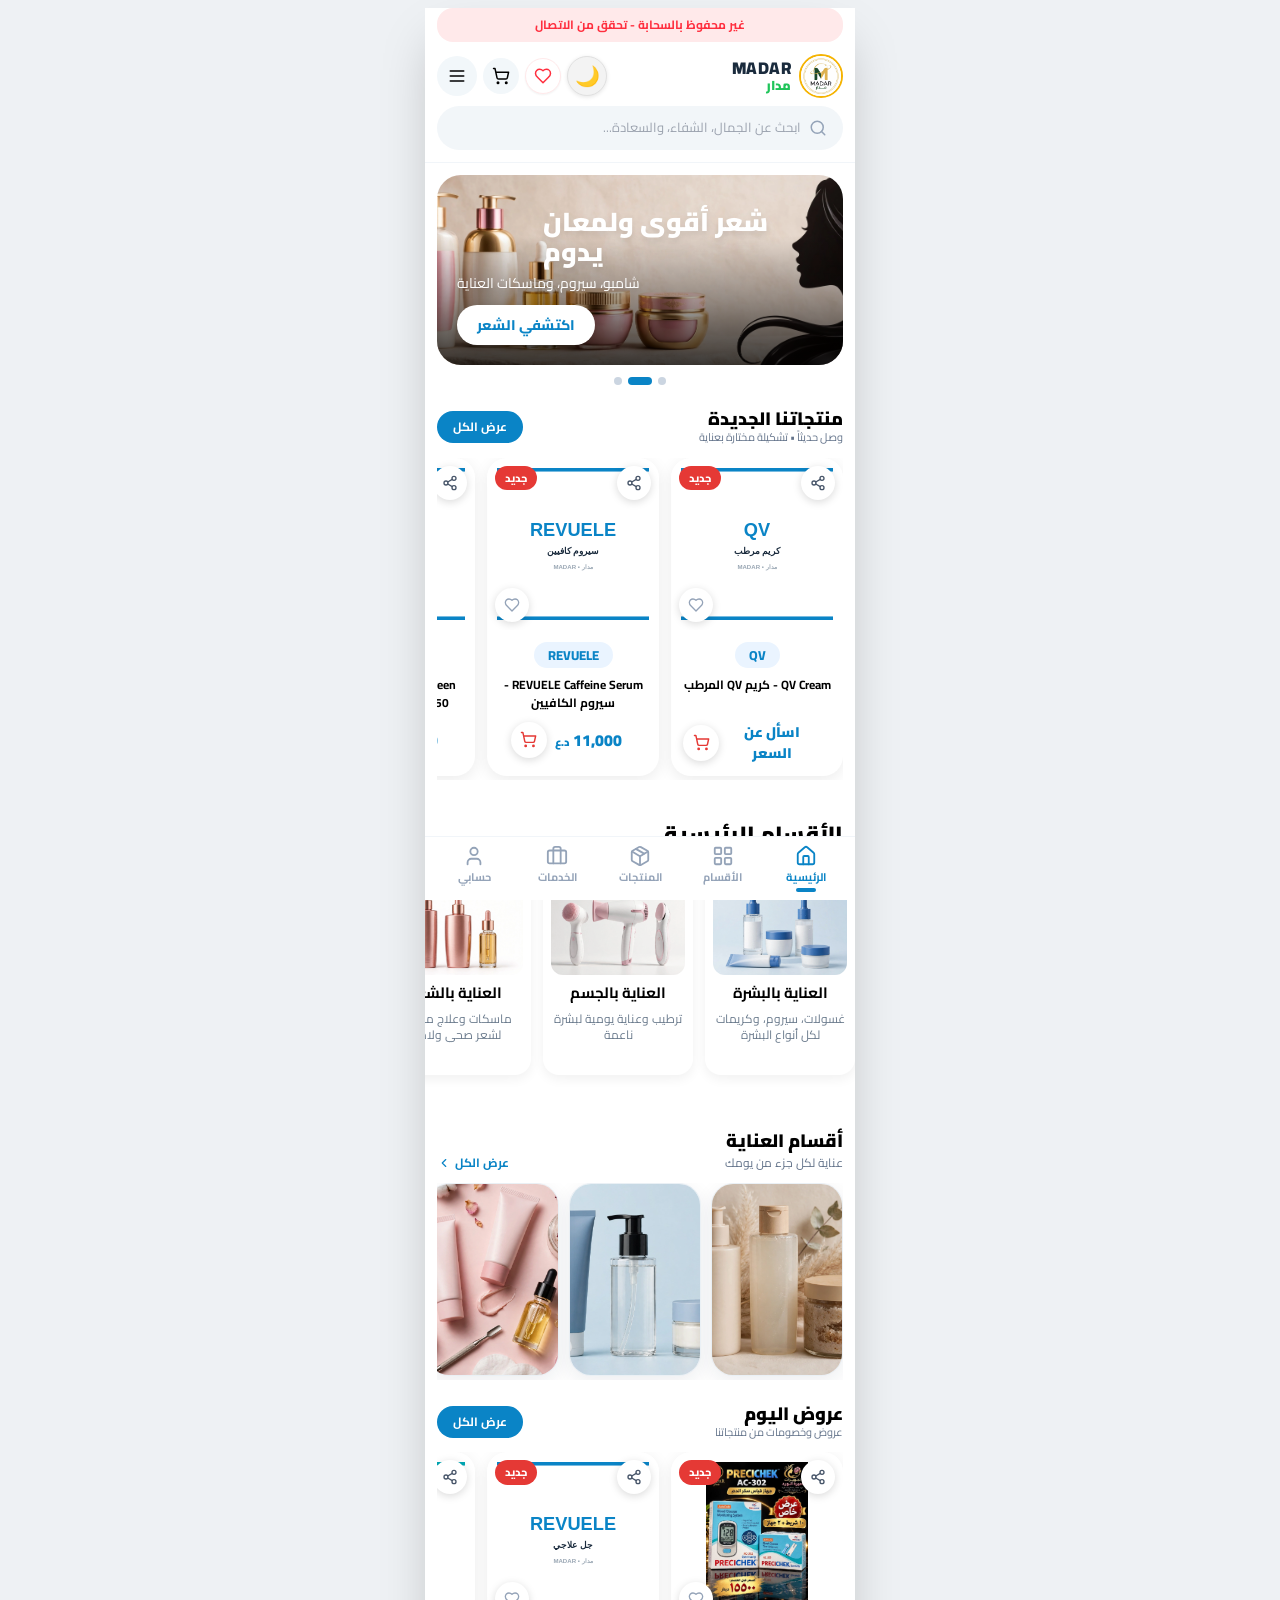
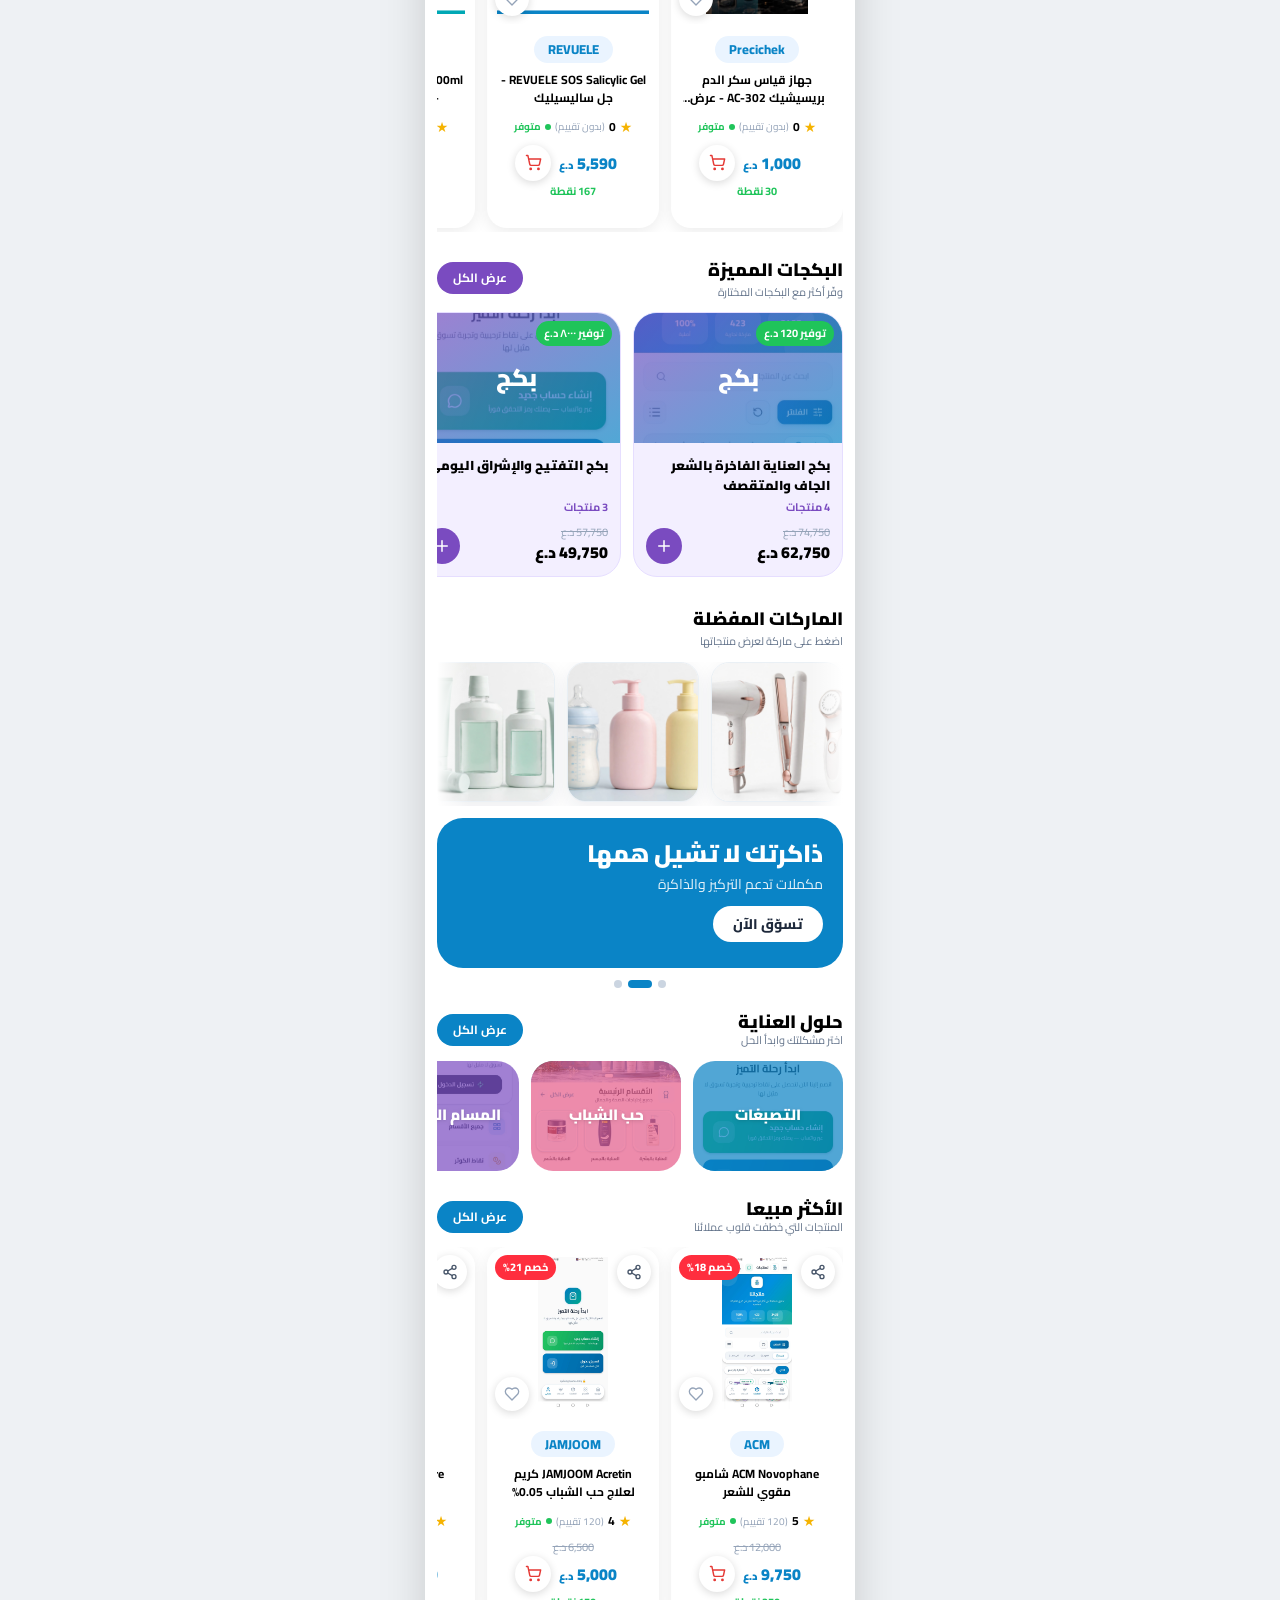
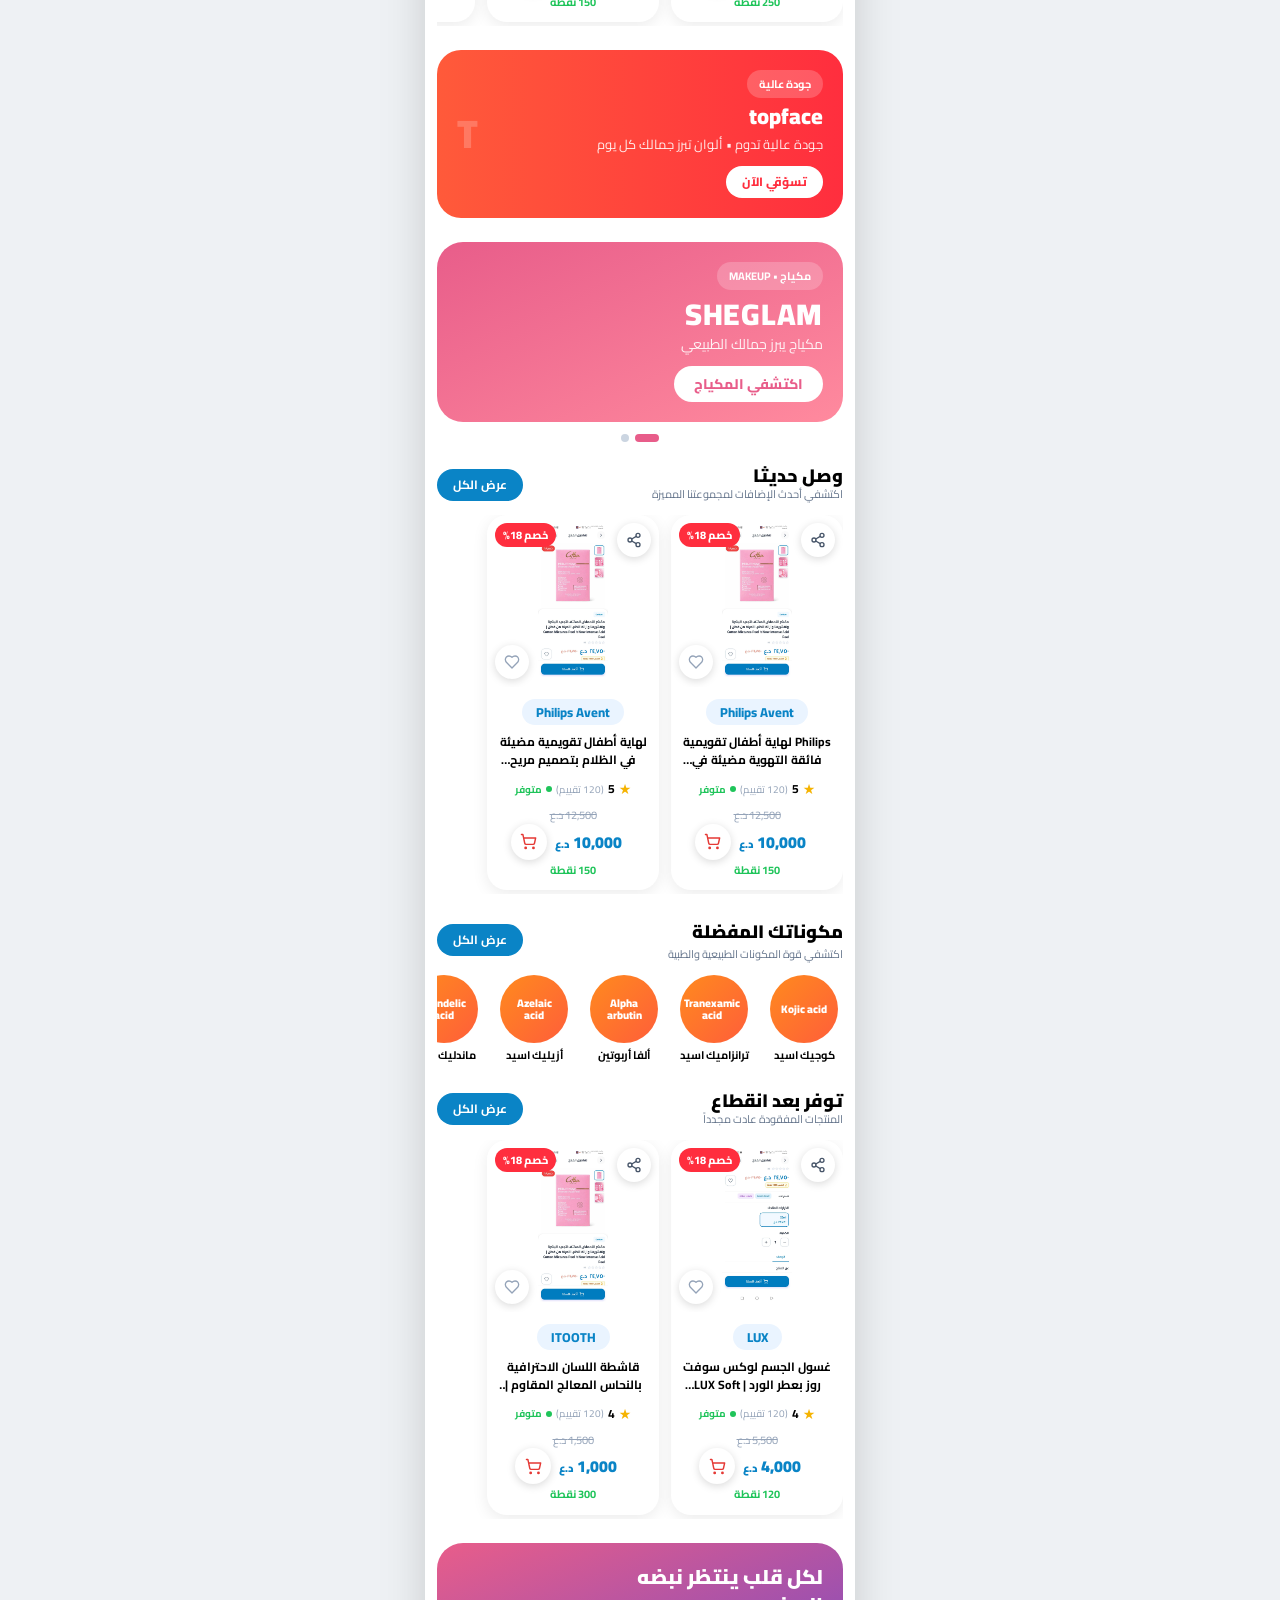
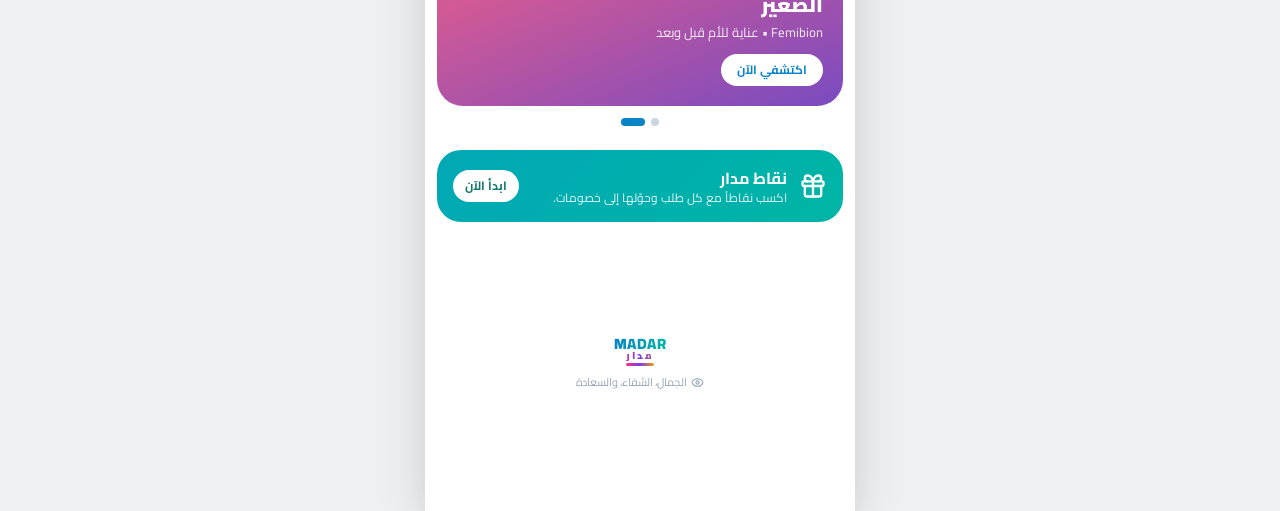
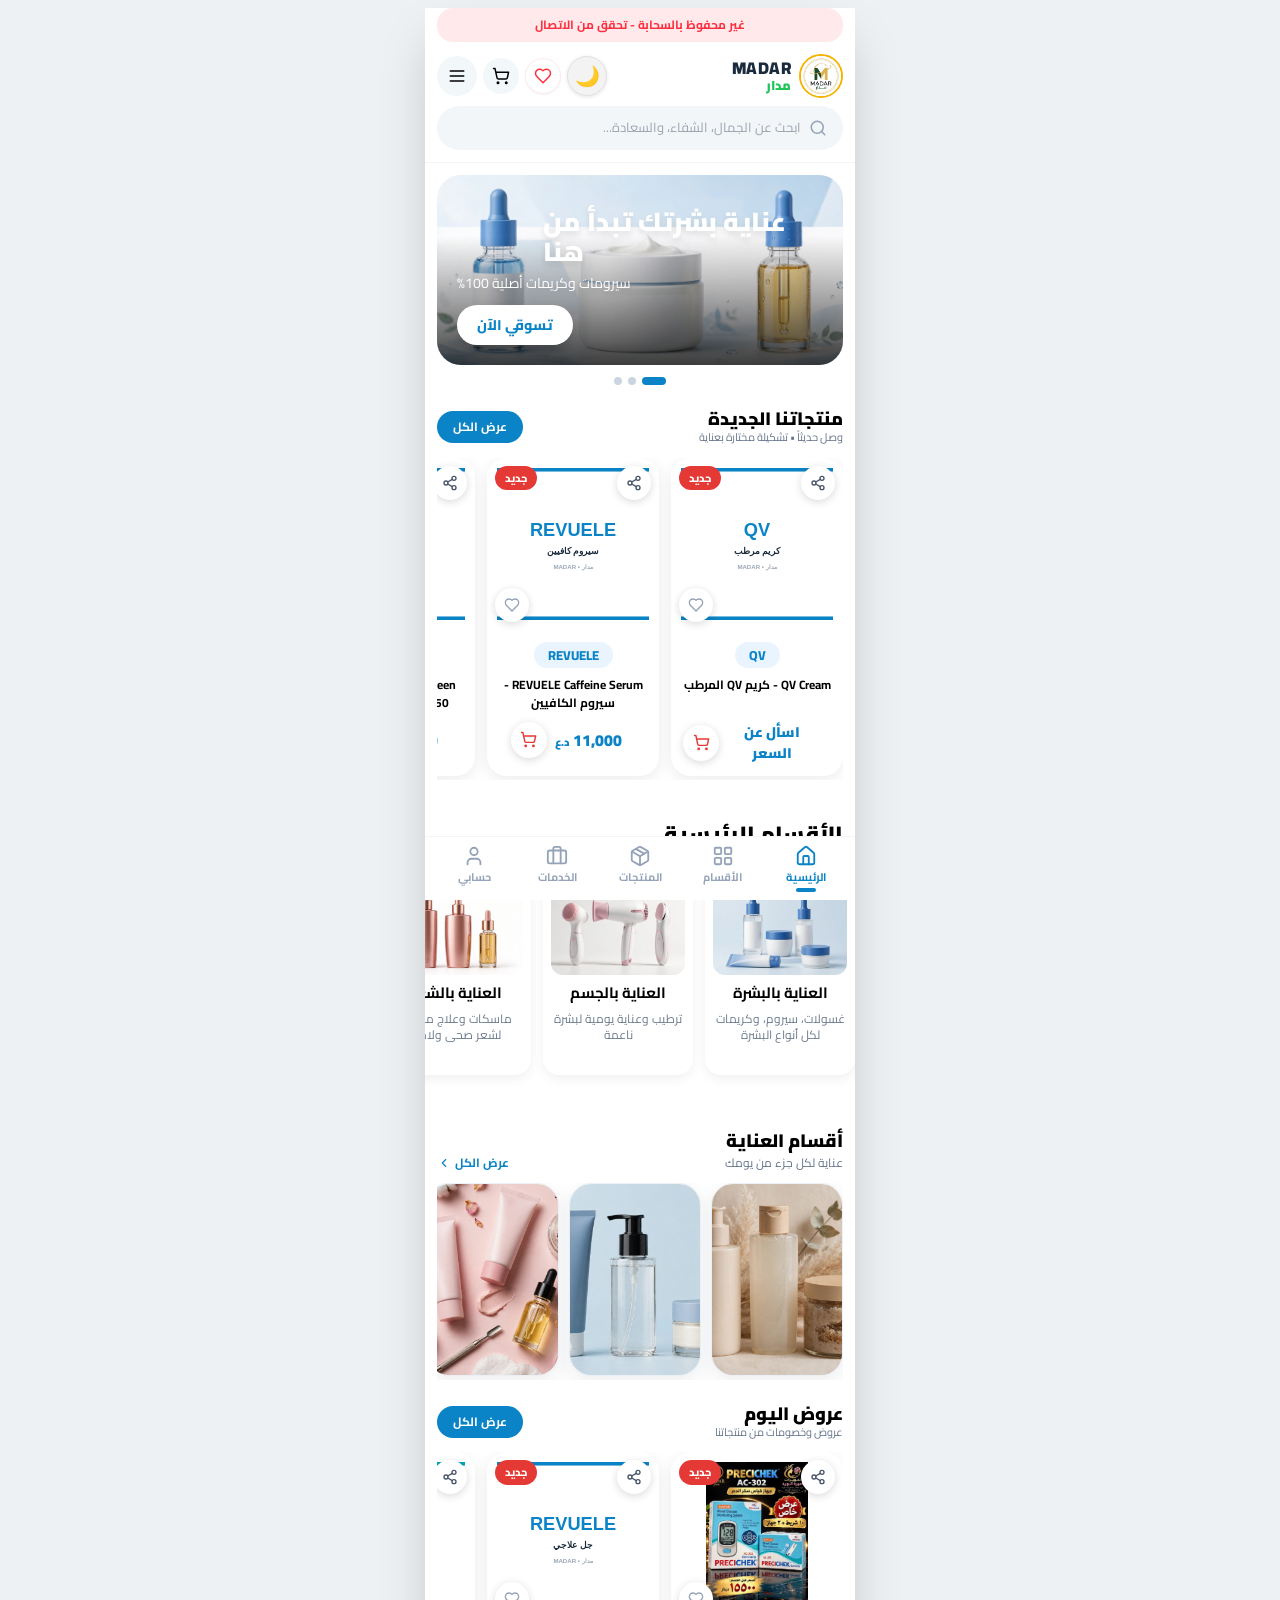
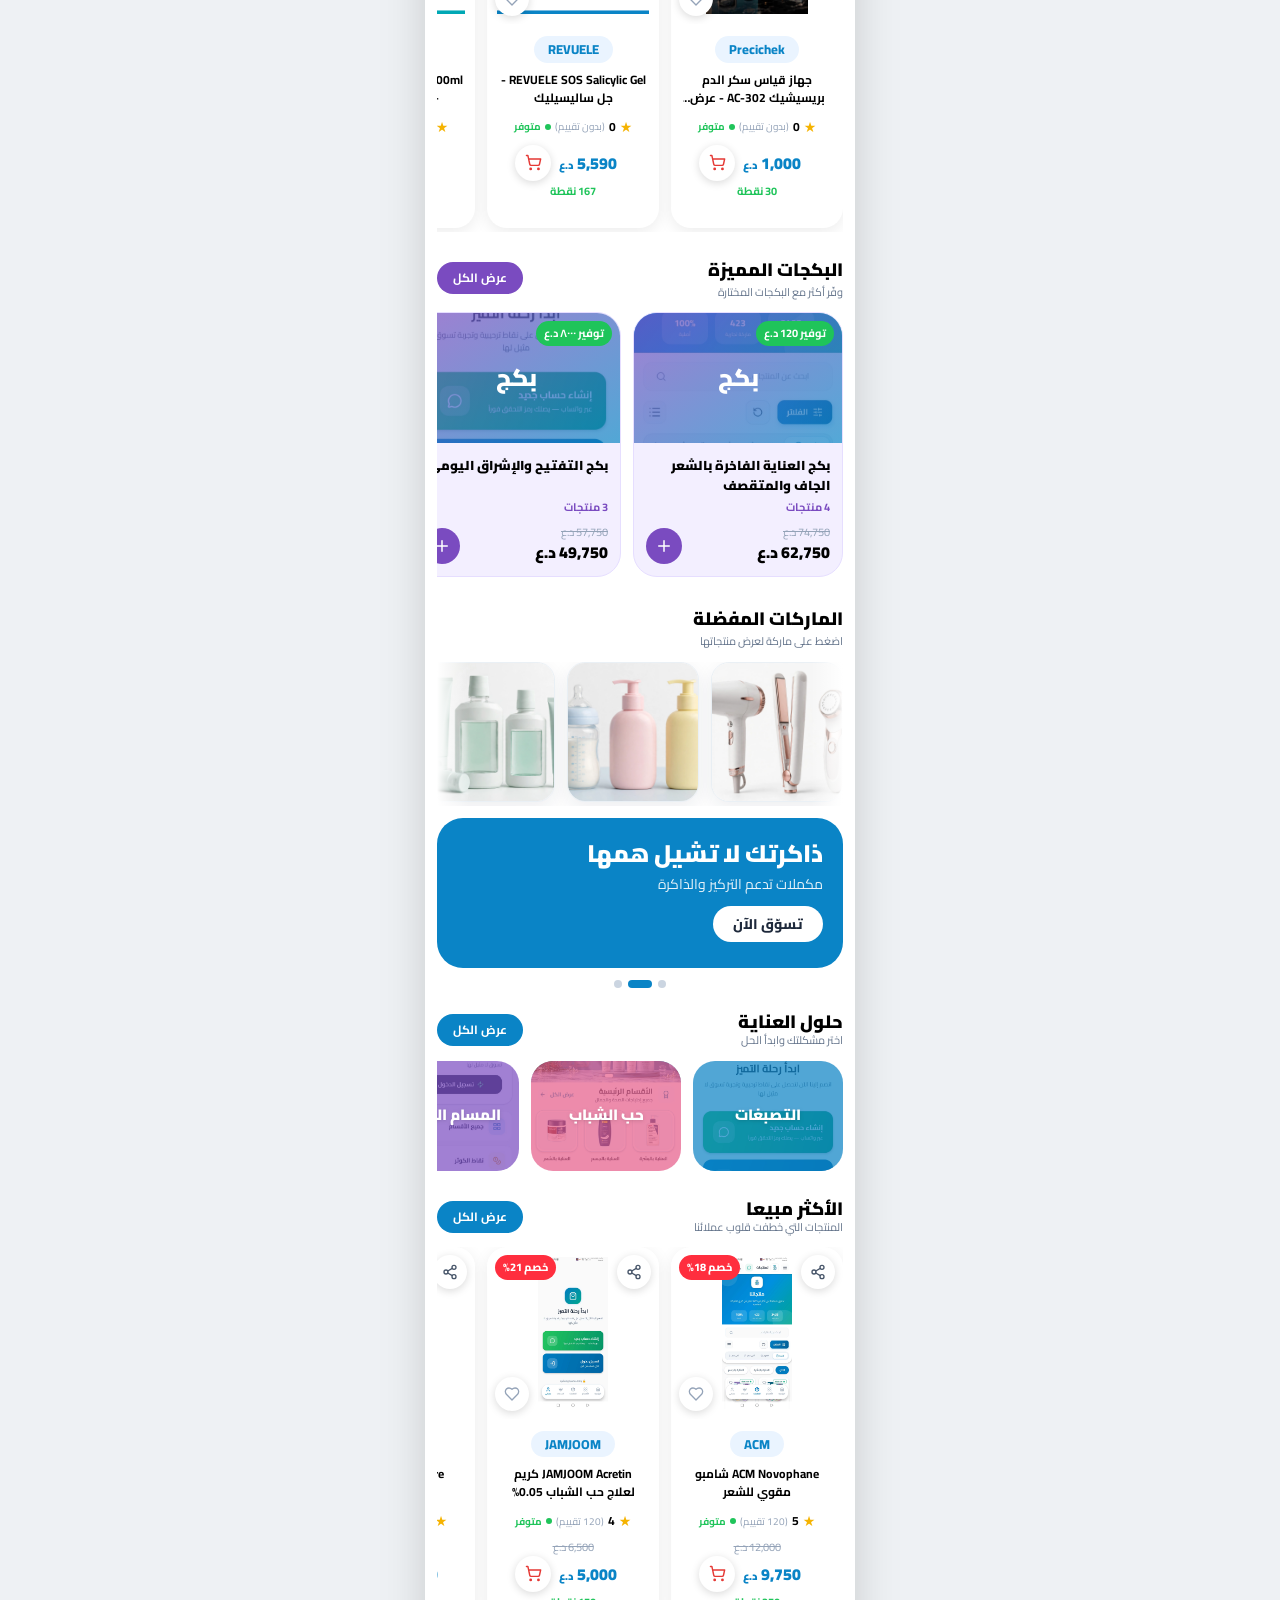
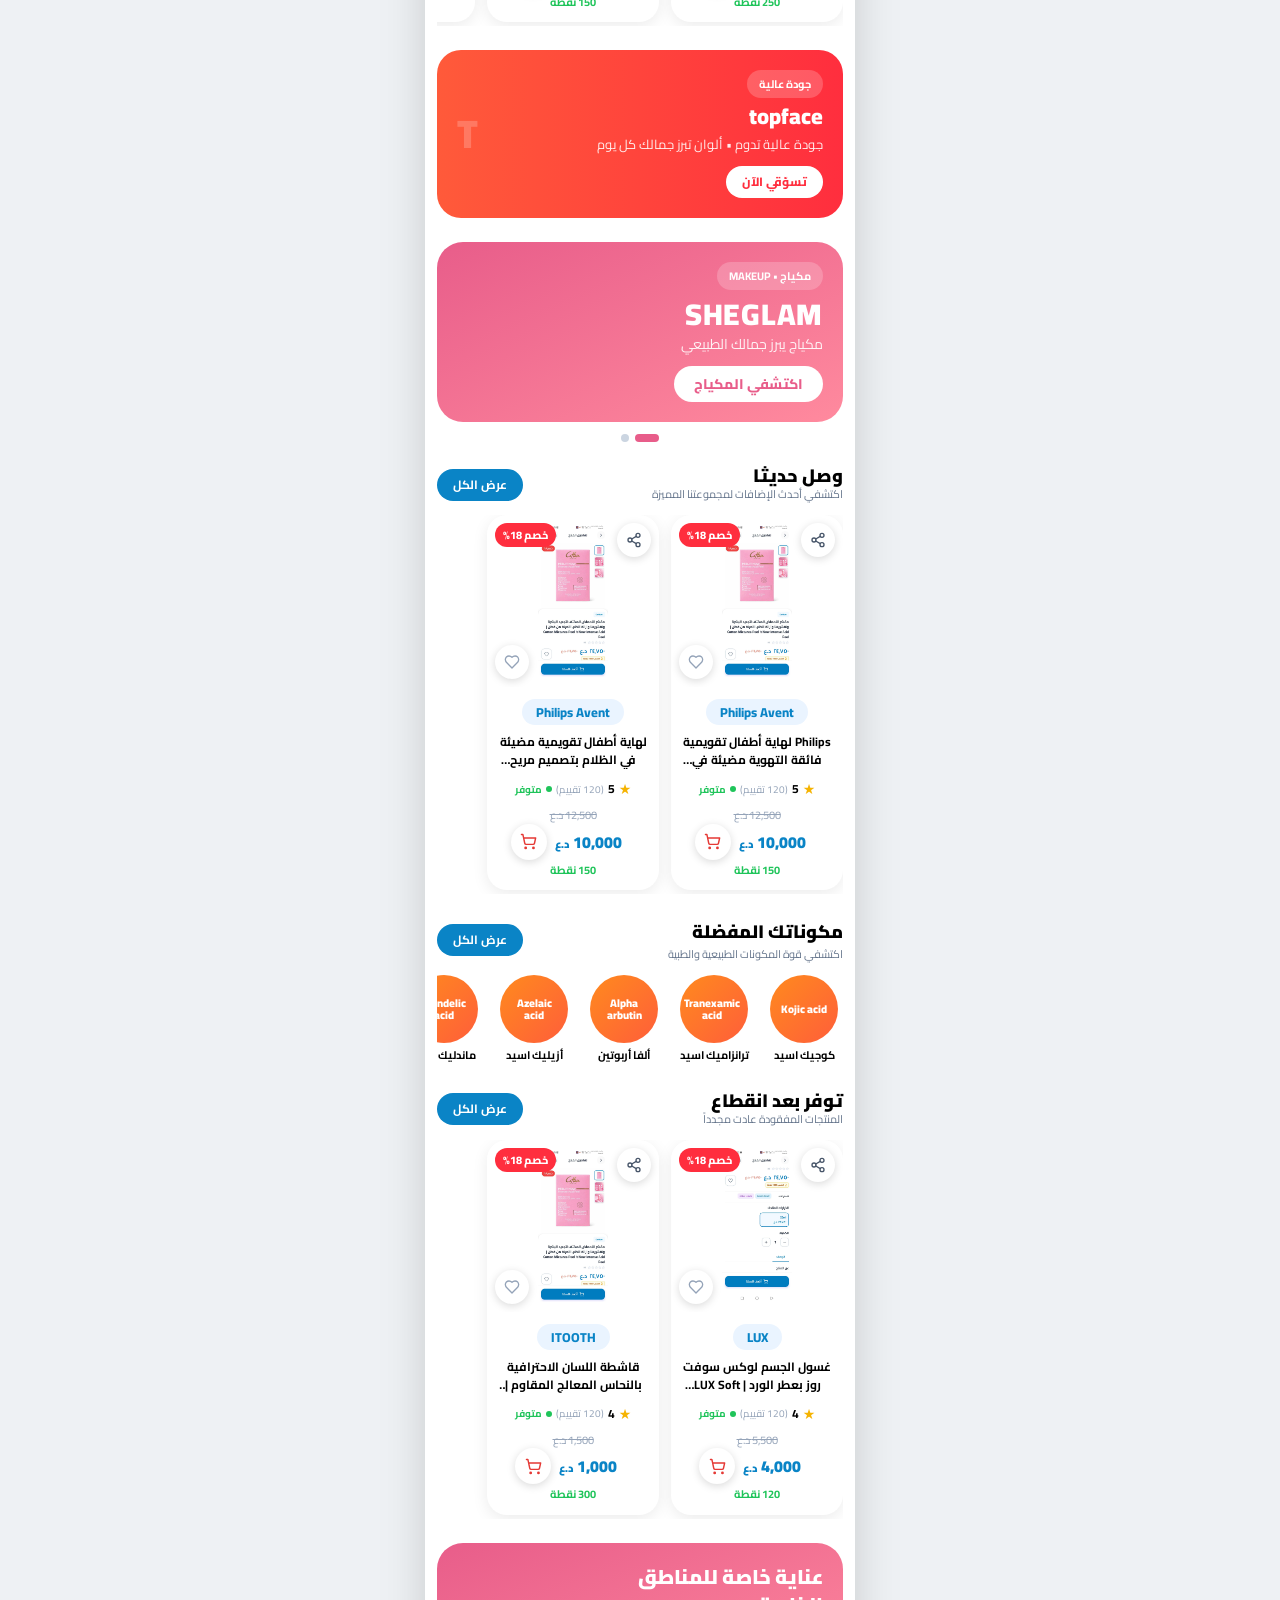
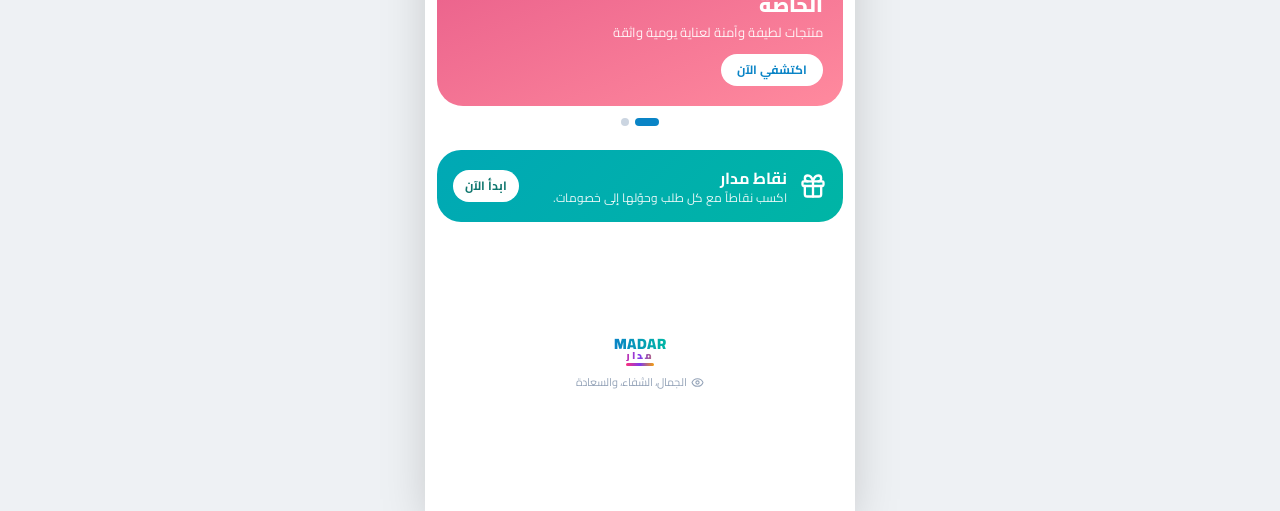
